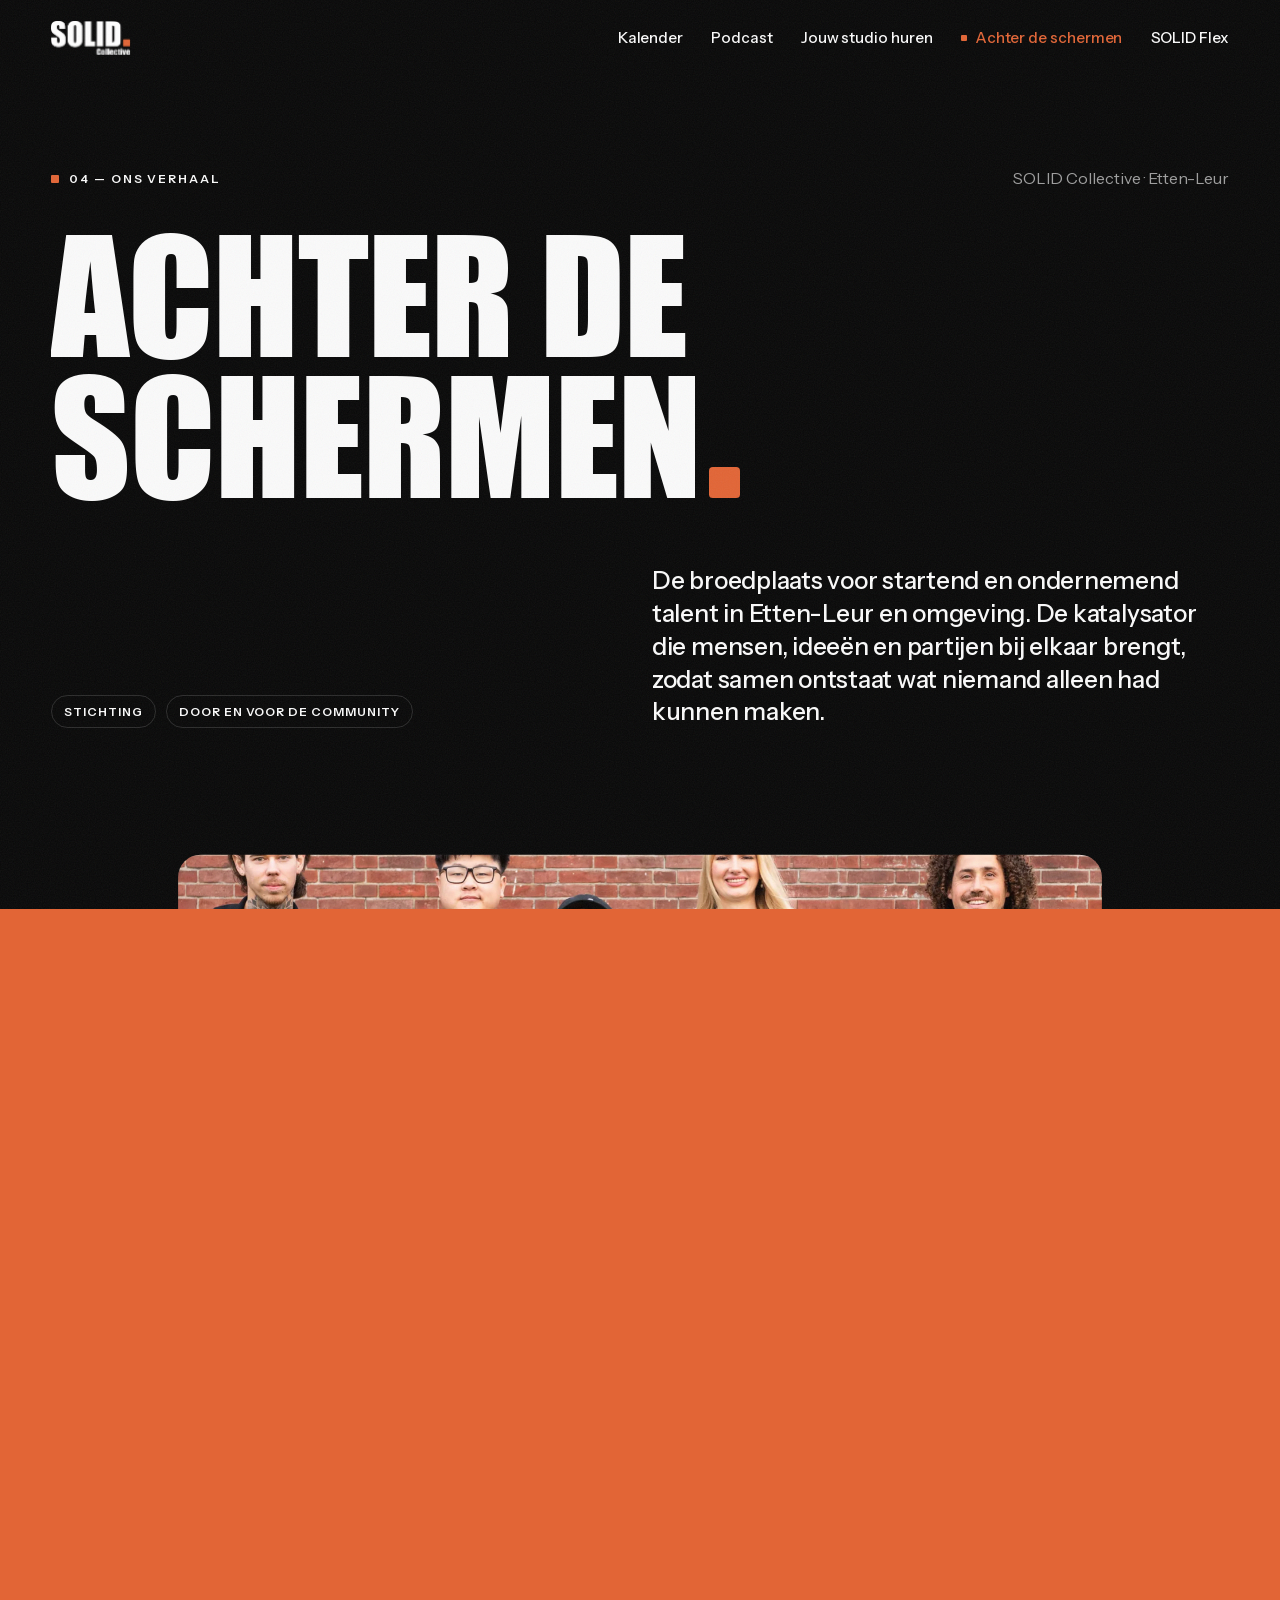
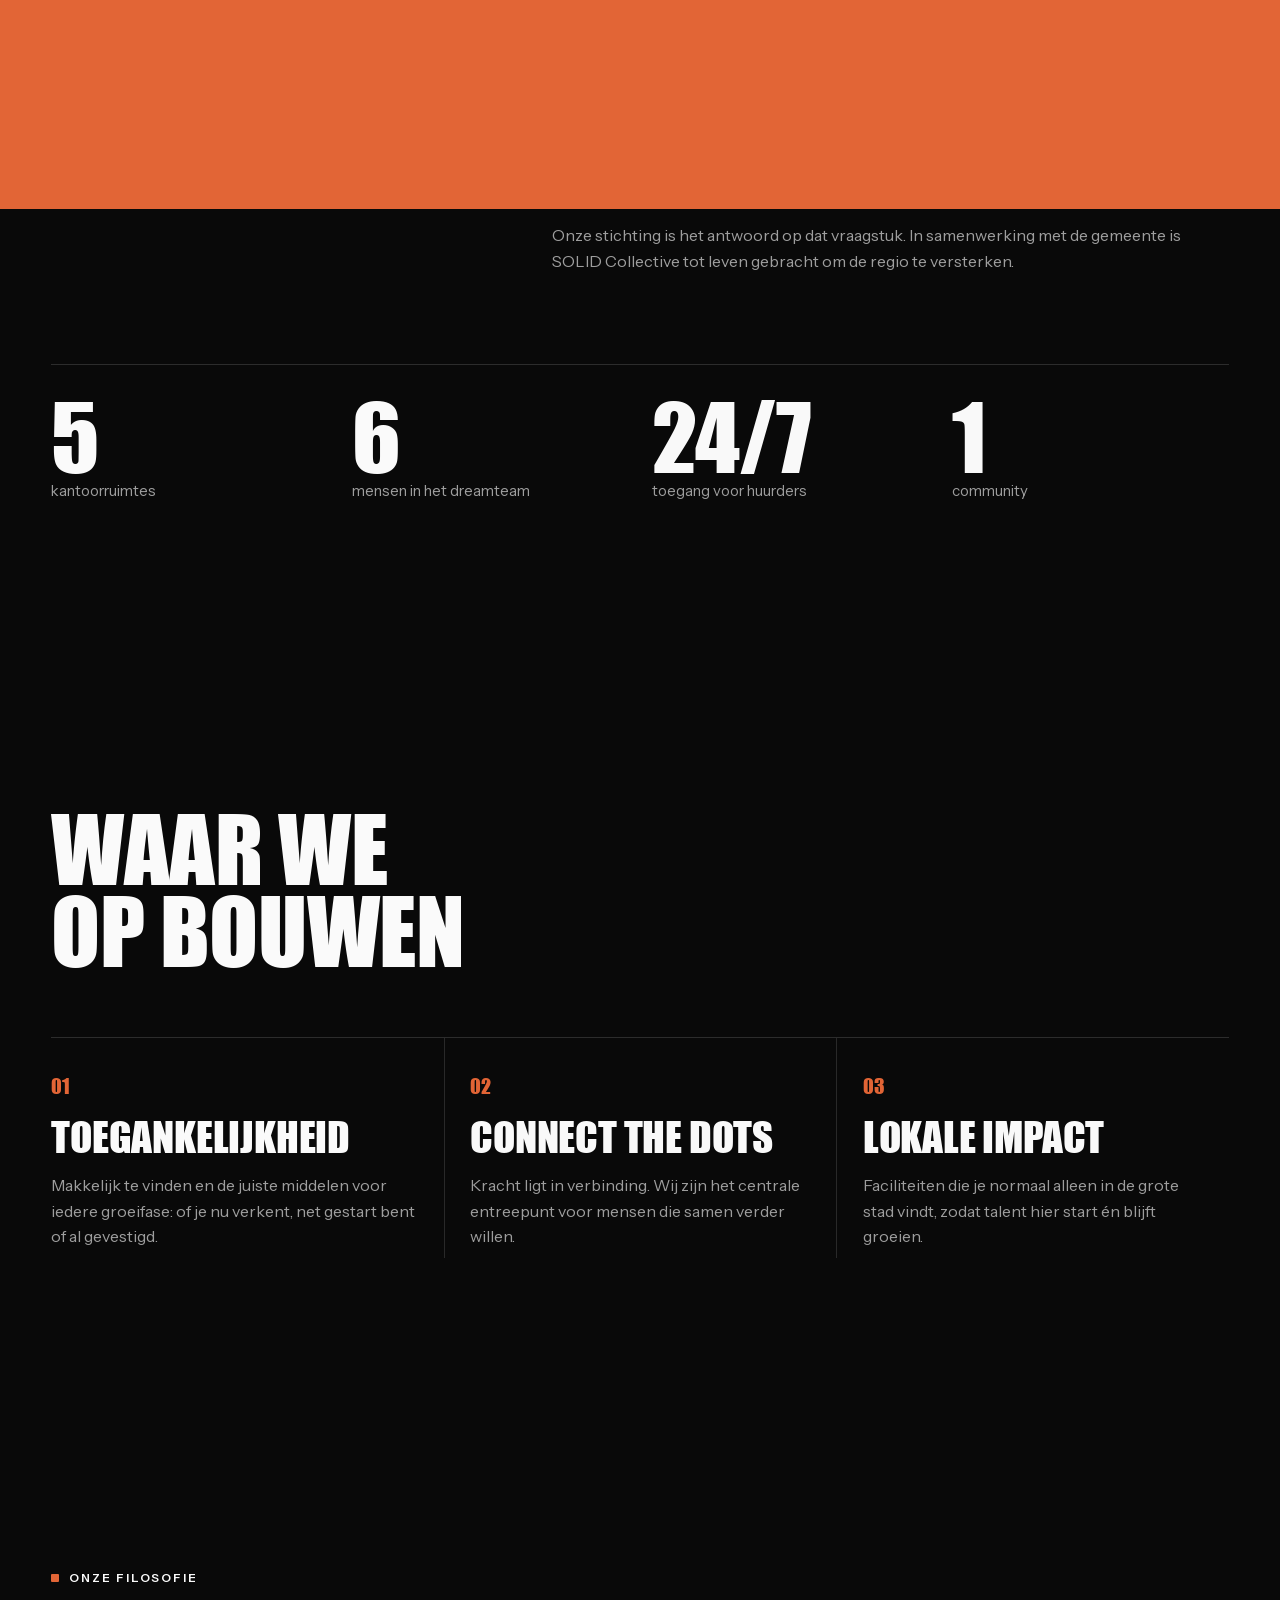
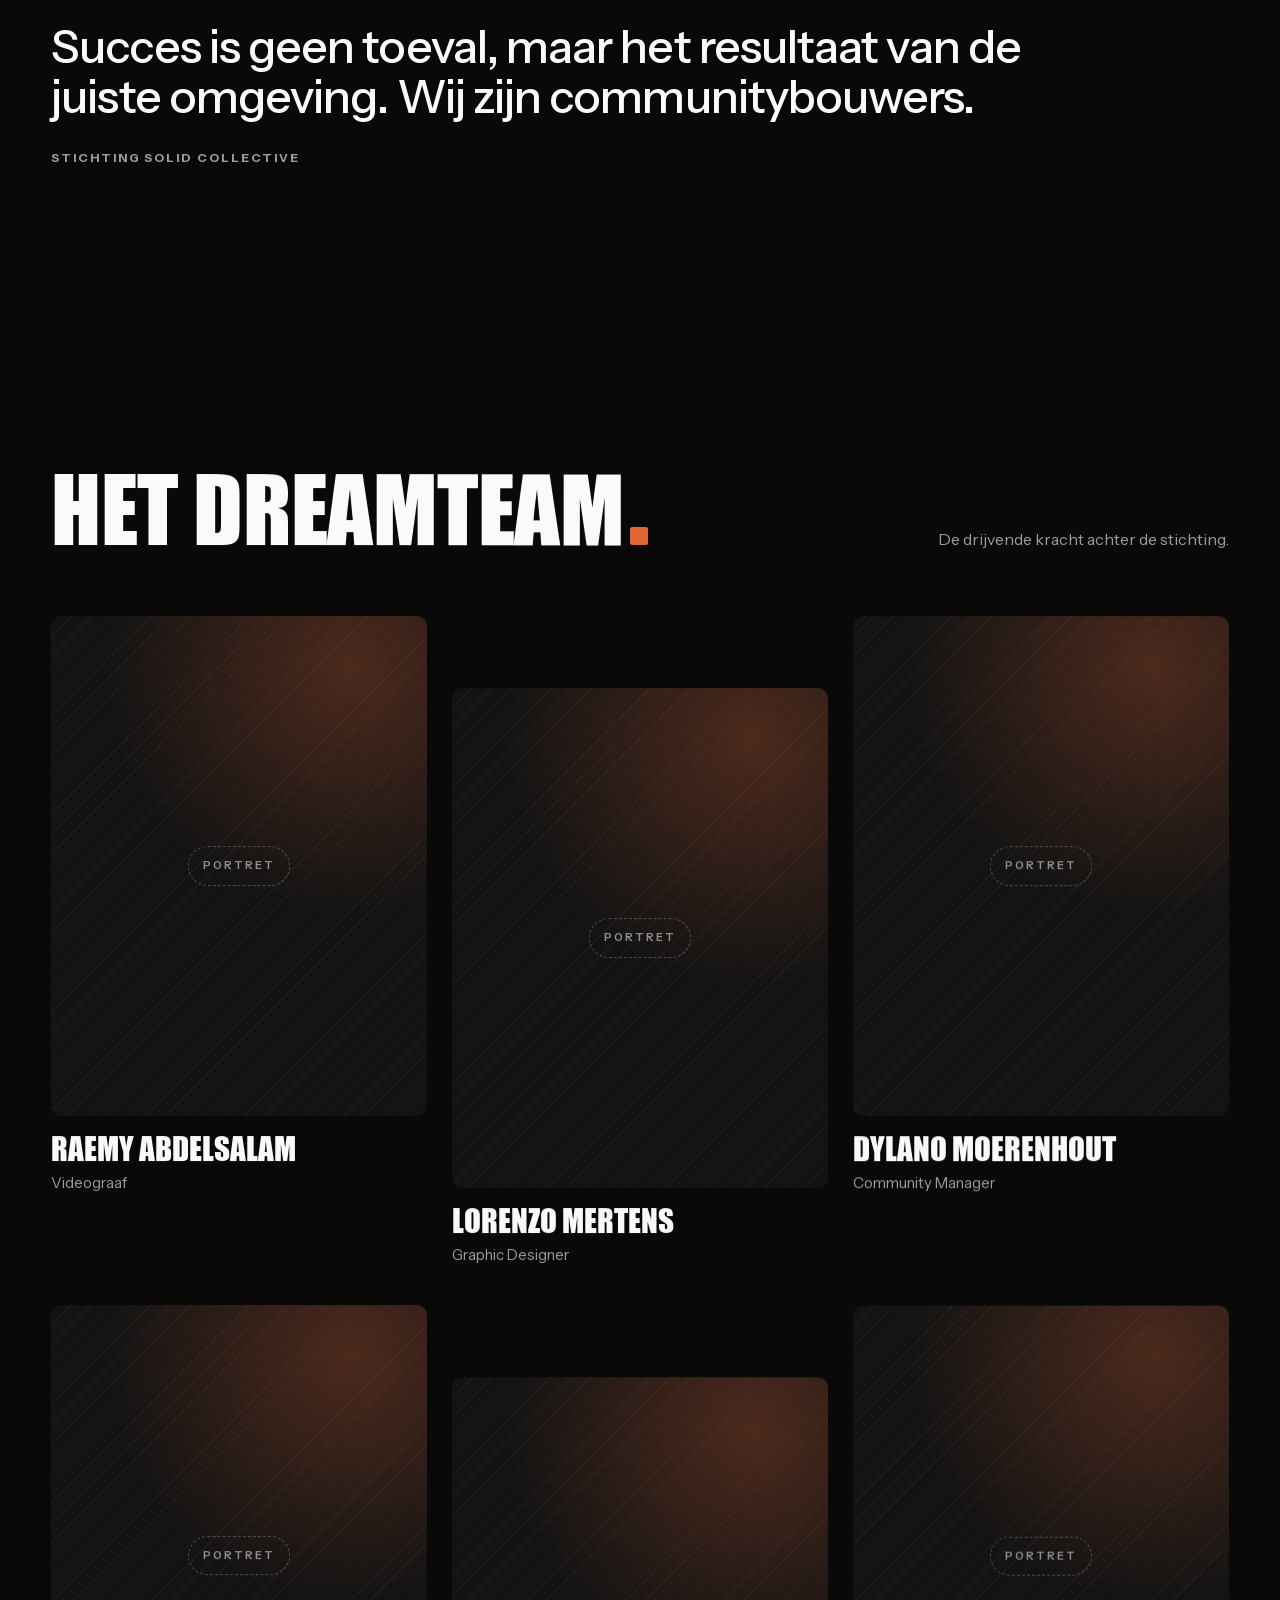
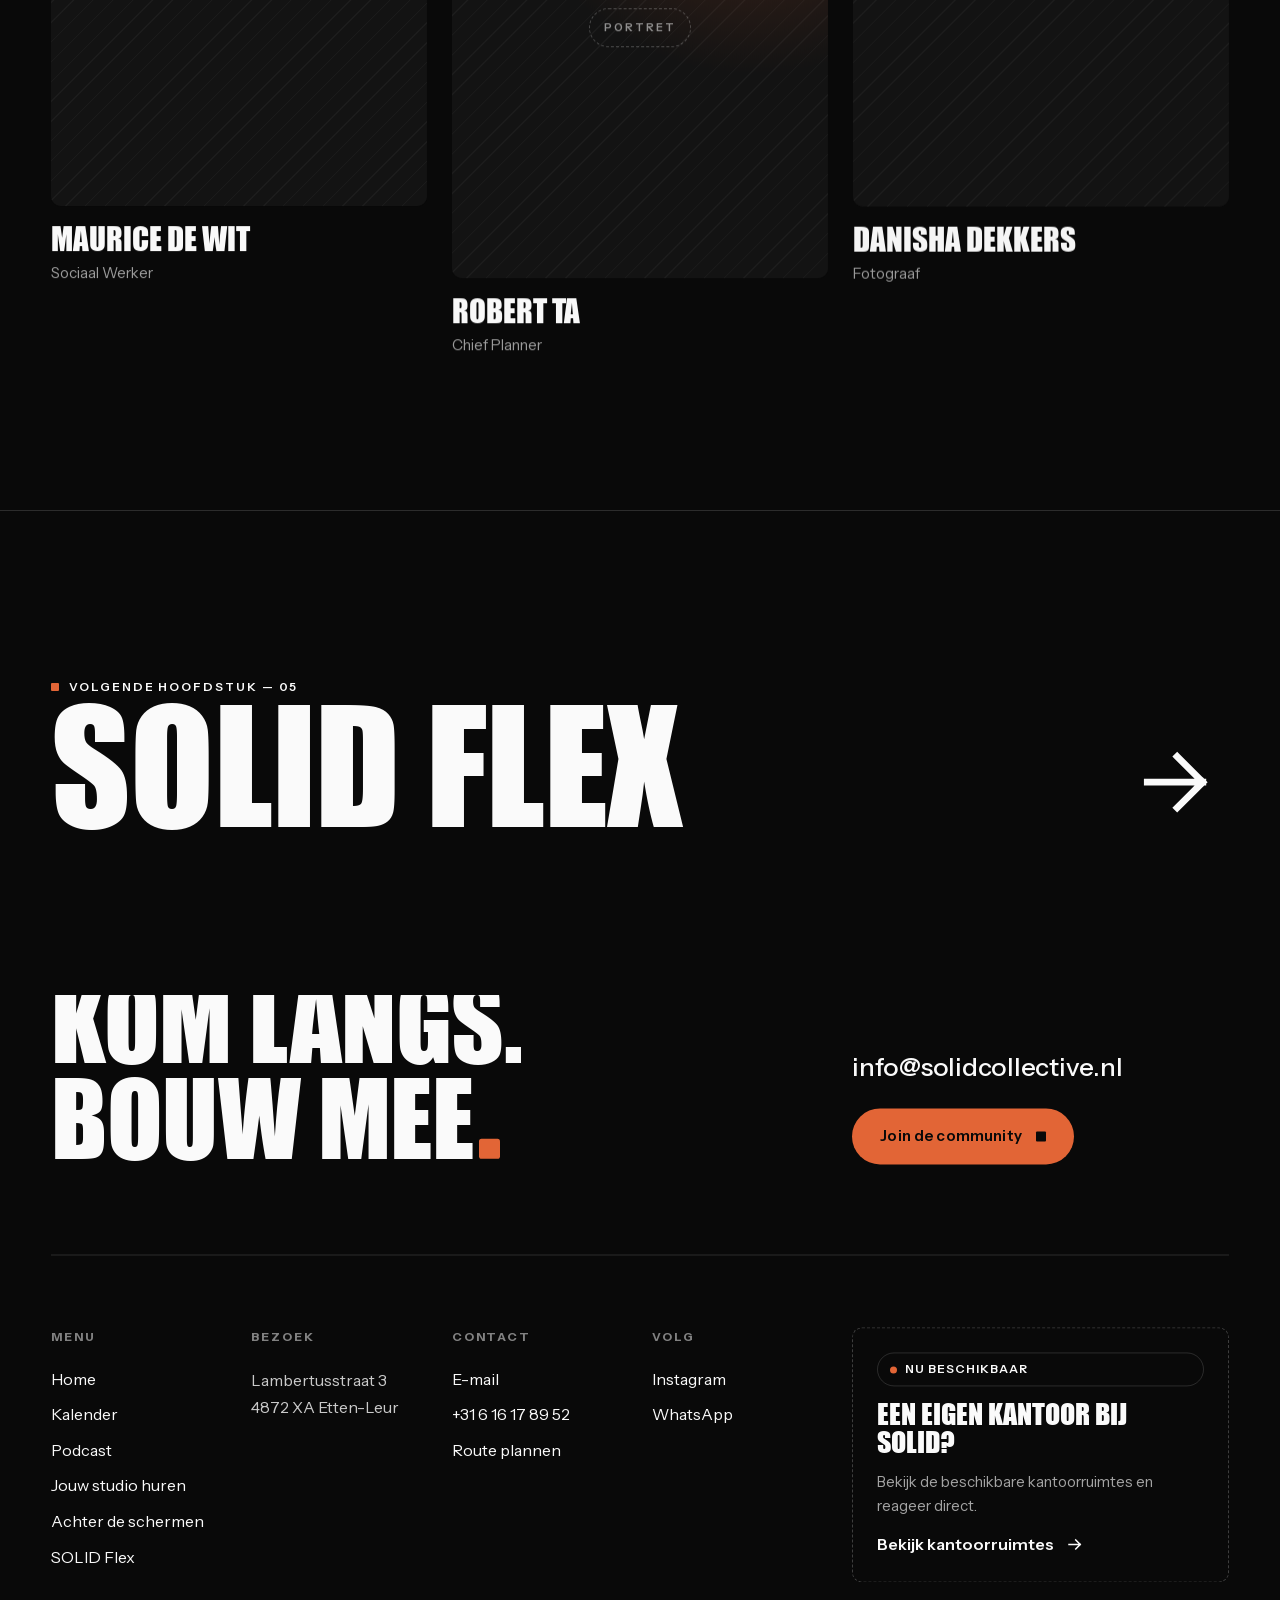
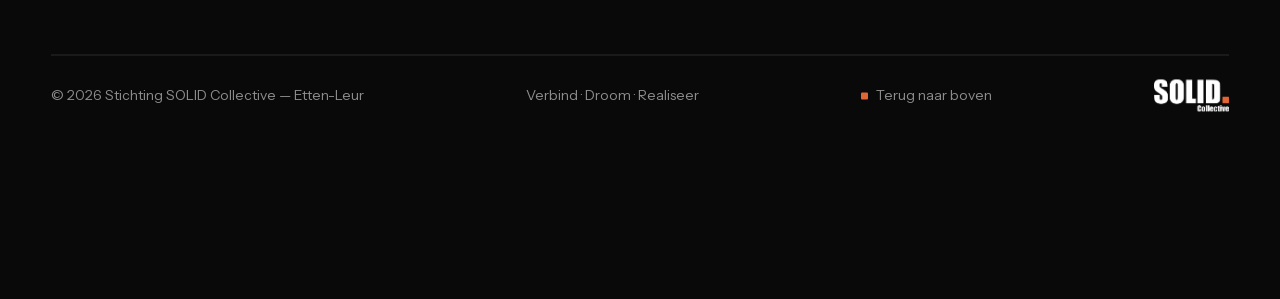
==== achter-de-schermen.html @ 5a5f7764 "Ons verhaal: nieuwe hero-copy en teamfoto Co-Authored-By: Claude Opus 5.5 <noreply@anthropic.com>" ====
<!DOCTYPE html>
<html lang="nl" data-page="achter">
<head>
<meta charset="UTF-8">
<meta name="viewport" content="width=device-width, initial-scale=1.0">
<title>Achter de schermen — SOLID Collective</title>
<meta name="description" content="Het verhaal achter SOLID Collective: de broedplaats voor startend en ondernemend talent in Etten-Leur en omgeving. Ontmoet de stichting, het bestuur en het team.">
<meta name="theme-color" content="#090909">
<meta http-equiv="Cache-Control" content="no-cache, no-store, must-revalidate">
<meta http-equiv="Pragma" content="no-cache">
<meta http-equiv="Expires" content="0">
<link rel="icon" type="image/svg+xml" href="images/icons/favicon.svg?v=1">
<link rel="preload" href="fonts/impact.woff2" as="font" type="font/woff2" crossorigin>
<link rel="preload" href="fonts/instrument-sans-var.woff2" as="font" type="font/woff2" crossorigin>
<link rel="stylesheet" href="css/lenis.css">
<link rel="stylesheet" href="css/style.css?v=1">
<script>
  // Startstaat vóór eerste paint: preloader (1e bezoek home) of transitie-doek (na klik)
  (function (h) {
    h.classList.add("js");
    if ("scrollRestoration" in history) history.scrollRestoration = "manual";
    if (window.matchMedia("(prefers-reduced-motion: reduce)").matches) return;
    try {
      if (sessionStorage.getItem("solid-transition") !== null) h.classList.add("is-arriving");
      else if (h.dataset.page === "home" && !sessionStorage.getItem("solid-visited")) h.classList.add("is-loading");
    } catch (e) {}
  })(document.documentElement);
</script>
</head>
<body data-theme="dark">

<a class="skip-link" href="#main">Naar inhoud</a>

<header class="site-header">
  <a class="logo" href="index.html" data-title="Home" aria-label="SOLID Collective — naar home">
    <img class="logo__light" src="images/logos/solid-logo-white.png" alt="" width="1281" height="551">
    <img class="logo__dark" src="images/logos/solid-logo-black.png" alt="" width="1281" height="551">
  </a>
  <nav class="nav" aria-label="Hoofdmenu">
    <ul class="nav__list">
        <li><a class="nav__link" href="kalender.html"><span class="roll"><span data-text="Kalender">Kalender</span></span></a></li>
        <li><a class="nav__link" href="podcast.html"><span class="roll"><span data-text="Podcast">Podcast</span></span></a></li>
        <li><a class="nav__link" href="studio-huren.html"><span class="roll"><span data-text="Jouw studio huren">Jouw studio huren</span></span></a></li>
        <li><a class="nav__link" href="achter-de-schermen.html" aria-current="page"><span class="roll"><span data-text="Achter de schermen">Achter de schermen</span></span></a></li>
        <li><a class="nav__link" href="solid-flex.html"><span class="roll"><span data-text="SOLID Flex">SOLID Flex</span></span></a></li>
    </ul>
  </nav>
  <button class="menu-btn" type="button" aria-expanded="false" aria-controls="menu">
    <span class="menu-btn__text">Menu</span><span class="menu-btn__icon" aria-hidden="true"></span>
  </button>
</header>

<div class="menu" id="menu" data-lenis-prevent>
  <nav aria-label="Mobiel menu">
    <ul class="menu__list">
      <li class="menu__item"><a class="menu__link" href="index.html" data-title="Home"><sup>00</sup>Home</a></li>
      <li class="menu__item"><a class="menu__link" href="kalender.html"><sup>01</sup>Kalender</a></li>
      <li class="menu__item"><a class="menu__link" href="podcast.html"><sup>02</sup>Podcast</a></li>
      <li class="menu__item"><a class="menu__link" href="studio-huren.html"><sup>03</sup>Jouw studio huren</a></li>
      <li class="menu__item"><a class="menu__link" href="achter-de-schermen.html" aria-current="page"><sup>04</sup>Achter de schermen</a></li>
      <li class="menu__item"><a class="menu__link" href="solid-flex.html"><sup>05</sup>SOLID Flex</a></li>
    </ul>
  </nav>
  <div class="menu__foot">
    <a href="mailto:info@solidcollective.nl">info@solidcollective.nl</a>
    <span>Lambertusstraat 3, Etten-Leur</span>
    <a href="https://www.instagram.com/solidcollective.nl" target="_blank" rel="noopener">Instagram</a>
  </div>
</div>
<main id="main">
  <section class="page-hero" data-theme="dark" data-intro>
    <div class="wrap">
      <div class="page-hero__meta">
        <span class="label" data-reveal>04 &mdash; Ons verhaal</span>
        <span class="muted" data-reveal>SOLID Collective &middot; Etten-Leur</span>
      </div>
      <h1 class="display page-hero__title" data-split="chars">Achter de<br>schermen<span class="dot"></span></h1>
      <div class="page-hero__row">
        <div class="page-hero__side" data-reveal><span class="pill">Stichting</span><span class="pill">Door en voor de community</span></div>
        <p class="lead" data-reveal>De broedplaats voor startend en ondernemend talent in Etten-Leur en omgeving. De katalysator die mensen, idee&euml;n en partijen bij elkaar brengt, zodat samen ontstaat wat niemand alleen had kunnen maken.</p>
      </div>
      <div class="media page-hero__media" data-parallax data-clip>
        <img src="images/hero/ons-verhaal-team-2400.webp" srcset="images/hero/ons-verhaal-team-1200.webp 1200w, images/hero/ons-verhaal-team-2400.webp 2400w" sizes="100vw" width="2400" height="1600" alt="Het team van SOLID Collective samen voor een bakstenen muur" style="object-position:50% 30%">
      </div>
    </div>
  </section>

  <section class="section" data-theme="light">
    <div class="wrap split">
      <div class="split__aside">
        <span class="label" data-reveal>Het begin</span>
      </div>
      <div class="split__main">
        <h2 class="display display--h2" data-split="chars">Van een gemis<br>naar beweging<span class="dot"></span></h2>
        <p class="lead" data-reveal>In 2024 verscheen de documentaire &ldquo;Etten-Leur in the picture&rdquo;. Een van de conclusies: veel jonge ondernemers trekken weg, omdat vestigen lastig is en er weinig gebeurt.</p>
        <p data-reveal>Onze stichting is het antwoord op dat vraagstuk. In samenwerking met de gemeente is SOLID Collective tot leven gebracht om de regio te versterken.</p>
      </div>
    </div>
    <div class="wrap" style="margin-top:clamp(64px,10vh,120px)">
      <div class="stats">
        <div class="stat" data-reveal><b data-count="5">5</b><span>kantoorruimtes</span></div>
        <div class="stat" data-reveal="0.1"><b data-count="6">6</b><span>mensen in het dreamteam</span></div>
        <div class="stat" data-reveal="0.2"><b>24/7</b><span>toegang voor huurders</span></div>
        <div class="stat" data-reveal="0.3"><b data-count="1">1</b><span>community</span></div>
      </div>
    </div>
  </section>

  <section class="section" data-theme="dark">
    <div class="wrap">
      <div class="section-head">
        <h2 class="display display--h2" data-split="chars">Waar we<br>op bouwen</h2>
      </div>
      <div class="trio">
        <div class="trio__item" data-reveal><span class="trio__num">01</span><h3 class="display display--h3">Toegankelijkheid</h3><p>Makkelijk te vinden en de juiste middelen voor iedere groeifase: of je nu verkent, net gestart bent of al gevestigd.</p></div>
        <div class="trio__item" data-reveal="0.1"><span class="trio__num">02</span><h3 class="display display--h3">Connect the dots</h3><p>Kracht ligt in verbinding. Wij zijn het centrale entreepunt voor mensen die samen verder willen.</p></div>
        <div class="trio__item" data-reveal="0.2"><span class="trio__num">03</span><h3 class="display display--h3">Lokale impact</h3><p>Faciliteiten die je normaal alleen in de grote stad vindt, zodat talent hier start &eacute;n blijft groeien.</p></div>
      </div>
    </div>
  </section>

  <section class="section" data-theme="orange">
    <div class="wrap">
      <span class="label" data-reveal>Onze filosofie</span>
      <blockquote class="quote" style="margin-top:32px" data-reveal>
        Succes is geen toeval, maar het resultaat van de juiste omgeving. Wij zijn communitybouwers.
        <cite>Stichting SOLID Collective</cite>
      </blockquote>
    </div>
  </section>

  <section class="section" data-theme="light">
    <div class="wrap">
      <div class="section-head">
        <h2 class="display display--h2" data-split="chars">Het dreamteam<span class="dot"></span></h2>
        <p data-reveal>De drijvende kracht achter de stichting.</p>
      </div>
      <div class="team">
        <article class="person" data-reveal="0.0">
          <div class="media"><div class="ph" data-label="Portret"></div></div>
          <h3>Raemy Abdelsalam</h3>
          <p>Videograaf</p>
        </article>
        <article class="person" data-reveal="0.1">
          <div class="media"><div class="ph" data-label="Portret"></div></div>
          <h3>Lorenzo Mertens</h3>
          <p>Graphic Designer</p>
        </article>
        <article class="person" data-reveal="0.2">
          <div class="media"><div class="ph" data-label="Portret"></div></div>
          <h3>Dylano Moerenhout</h3>
          <p>Community Manager</p>
        </article>
        <article class="person" data-reveal="0.0">
          <div class="media"><div class="ph" data-label="Portret"></div></div>
          <h3>Maurice de Wit</h3>
          <p>Sociaal Werker</p>
        </article>
        <article class="person" data-reveal="0.1">
          <div class="media"><div class="ph" data-label="Portret"></div></div>
          <h3>Robert Ta</h3>
          <p>Chief Planner</p>
        </article>
        <article class="person" data-reveal="0.2">
          <div class="media"><div class="ph" data-label="Portret"></div></div>
          <h3>Danisha Dekkers</h3>
          <p>Fotograaf</p>
        </article>
      </div>
    </div>
  </section>

  <section data-theme="dark">
    <a class="next" href="solid-flex.html">
      <div class="wrap">
        <span class="label">Volgende hoofdstuk &mdash; 05</span>
        <div class="next__row">
          <span class="display next__title">SOLID Flex</span>
          <svg class="next__arrow" viewBox="0 0 24 24" fill="none" aria-hidden="true"><path d="M5 12h13m0 0-6-6m6 6-6 6" stroke="currentColor" stroke-width="1.6" stroke-linecap="square"/></svg>
        </div>
      </div>
    </a>
  </section>
</main>

<footer class="footer" id="contact" data-footer>
  <div class="footer__inner">
    <div class="wrap">

      <div class="footer__cta">
        <h2 class="display" data-split="lines">Kom langs.<br>Bouw mee<span class="dot"></span></h2>
        <div class="footer__cta-side">
          <a class="footer__mail underline-link" href="mailto:info@solidcollective.nl">info@solidcollective.nl</a>
          <div><a class="btn btn--primary" href="https://chat.whatsapp.com/D6rDccdxVZB2Y5k4qvl4P9" target="_blank" rel="noopener" data-magnetic><span class="roll"><span data-text="Join de community">Join de community</span></span><span class="btn__icon" aria-hidden="true"></span></a></div>
        </div>
      </div>

      <div class="footer__grid">
        <div class="footer__col">
          <h2>Menu</h2>
          <ul>
          <li><a class="underline-link" href="index.html" data-title="Home">Home</a></li>
          <li><a class="underline-link" href="kalender.html">Kalender</a></li>
          <li><a class="underline-link" href="podcast.html">Podcast</a></li>
          <li><a class="underline-link" href="studio-huren.html">Jouw studio huren</a></li>
          <li><a class="underline-link" href="achter-de-schermen.html">Achter de schermen</a></li>
          <li><a class="underline-link" href="solid-flex.html">SOLID Flex</a></li>
          </ul>
        </div>
        <div class="footer__col">
          <h2>Bezoek</h2>
          <address>Lambertusstraat 3<br>4872 XA Etten-Leur</address>
        </div>
        <div class="footer__col">
          <h2>Contact</h2>
          <ul>
            <li><a class="underline-link" href="mailto:info@solidcollective.nl">E-mail</a></li>
            <li><a class="underline-link" href="tel:+31616178952">+31 6 16 17 89 52</a></li>
            <li><a class="underline-link" href="https://www.google.com/maps/dir/?api=1&destination=Lambertusstraat+3,+4872+XA+Etten-Leur" target="_blank" rel="noopener">Route plannen</a></li>
          </ul>
        </div>
        <div class="footer__col">
          <h2>Volg</h2>
          <ul>
            <li><a class="underline-link" href="https://www.instagram.com/solidcollective.nl" target="_blank" rel="noopener">Instagram</a></li>
            <li><a class="underline-link" href="https://chat.whatsapp.com/D6rDccdxVZB2Y5k4qvl4P9" target="_blank" rel="noopener">WhatsApp</a></li>
          </ul>
        </div>
        <div class="footer__col footer__col--wide">
          <!-- SLOT: inschrijfformulier kantoorruimtes komt hier -->
          <div class="footer__slot" data-slot="inschrijfformulier-kantoorruimtes">
            <span class="pill pill--live">Nu beschikbaar</span>
            <h3>Een eigen kantoor bij SOLID?</h3>
            <p>Bekijk de beschikbare kantoorruimtes en reageer direct.</p>
            <a class="arrow-link" href="studio-huren.html#kantoren" data-title="Jouw studio huren">Bekijk kantoorruimtes <svg viewBox="0 0 24 24" fill="none" aria-hidden="true"><path d="M4 12h15m0 0-6-6m6 6-6 6" stroke="currentColor" stroke-width="2" stroke-linecap="square"/></svg></a>
          </div>
        </div>
      </div>
    </div>

    <div class="wrap">
      <div class="footer__legal">
        <span>&copy; 2026 Stichting SOLID Collective &mdash; Etten-Leur</span>
        <span>Verbind &middot; Droom &middot; Realiseer</span>
        <a class="to-top" href="#">Terug naar boven</a>
        <a class="footer__logo" href="index.html" data-title="Home" aria-label="SOLID Collective — naar home">
          <img src="images/logos/solid-logo-white.png" alt="" width="1281" height="551">
        </a>
      </div>
    </div>
  </div>
</footer>

<div class="page-transition" aria-hidden="true"><div class="page-transition__title"></div></div>
<div class="grain" aria-hidden="true"></div>

<script src="js/vendor/gsap.min.js"></script>
<script src="js/vendor/ScrollTrigger.min.js"></script>
<script src="js/vendor/SplitText.min.js"></script>
<script src="js/vendor/lenis.min.js"></script>
<script src="js/config.js?v=1"></script>
<script src="js/lenis-init.js?v=1"></script>
<script src="js/main.js?v=1"></script>
</body>
</html>
---- css/lenis.css ----
html.lenis,
html.lenis body {
  height: auto;
}

.lenis:not(.lenis-autoToggle).lenis-stopped {
  overflow: clip;
}

.lenis [data-lenis-prevent],
.lenis [data-lenis-prevent-wheel],
.lenis [data-lenis-prevent-touch],
.lenis [data-lenis-prevent-vertical],
.lenis [data-lenis-prevent-horizontal] {
  overscroll-behavior: contain;
}

.lenis.lenis-smooth iframe {
  pointer-events: none;
}

.lenis.lenis-autoToggle {
  transition-property: overflow;
  transition-duration: 1ms;
  transition-behavior: allow-discrete;
}
---- css/style.css ----
/* ==========================================================================
   SOLID Collective — style.css
   --------------------------------------------------------------------------
   1.  Fonts
   2.  Tokens (kleuren, typografie, spacing, easing)
   3.  Thema's (dark / light / orange) — body morpht mee tijdens scrollen
   4.  Base & utilities
   5.  Overlays: grain, preloader, pagina-transitie
   6.  Header, navigatie & fullscreen menu
   7.  Knoppen & links
   8.  Placeholders (vervang .ph door <img> of <video>)
   9.  Home: hero, manifest, pijlers, aanbod, marquee, locatie, community
   10. Subpagina's: page-hero, rows, trio, pricing, team, volgende pagina
   11. Footer
   12. Responsive & reduced motion
   ========================================================================== */


/* 1. Fonts ================================================================ */

@font-face {
  font-family: "SOLID Impact";
  src: url("../fonts/impact.woff2") format("woff2");
  font-weight: 400;
  font-style: normal;
  font-display: swap;
}

@font-face {
  font-family: "SOLID Impacted";
  src: url("../fonts/impacted.woff2") format("woff2");
  font-weight: 400;
  font-style: normal;
  font-display: swap;
}

@font-face {
  font-family: "Instrument Sans";
  src: url("../fonts/instrument-sans-var.woff2") format("woff2");
  font-weight: 400 700;
  font-style: normal;
  font-display: swap;
}

@font-face {
  font-family: "Instrument Sans";
  src: url("../fonts/instrument-sans-var-italic.woff2") format("woff2");
  font-weight: 400 700;
  font-style: italic;
  font-display: swap;
}


/* 2. Tokens =============================================================== */

/* Geregistreerd zodat de thema-kleuren vloeiend overlopen */
@property --bg     { syntax: "<color>"; inherits: true; initial-value: #090909; }
@property --fg     { syntax: "<color>"; inherits: true; initial-value: #FAFAFA; }
@property --muted  { syntax: "<color>"; inherits: true; initial-value: rgba(250, 250, 250, .62); }
@property --line   { syntax: "<color>"; inherits: true; initial-value: rgba(250, 250, 250, .14); }
@property --accent { syntax: "<color>"; inherits: true; initial-value: #E26536; }

:root {
  /* Merkkleuren */
  --orange: #E26536;          /* kleur logo-blokje */
  --orange-ink: #B84A1F;      /* oranje voor kleine tekst op wit (AA) */
  --black: #090909;
  --black-2: #121212;
  --white: #FAFAFA;

  /* Fonts */
  --font-display: "SOLID Impact", Impact, "Anton", "Haettenschweiler", "Arial Narrow Bold", sans-serif;
  --font-grit: "SOLID Impacted", var(--font-display);
  --font-body: "Instrument Sans", "Helvetica Neue", Helvetica, sans-serif;

  /* Typografie */
  --fs-mega: clamp(4.5rem, 15.5vw, 18rem);
  --fs-h1: clamp(3.75rem, 12vw, 13rem);
  --fs-h2: clamp(2.75rem, 7vw, 7.5rem);
  --fs-h3: clamp(1.875rem, 3.2vw, 3rem);
  --fs-lead: clamp(1.25rem, 1.9vw, 1.75rem);
  --fs-body: clamp(1rem, 1.05vw, 1.125rem);
  --fs-small: .875rem;
  --fs-label: .75rem;

  /* Ruimte */
  --gutter: clamp(16px, 4vw, 56px);
  --section: clamp(104px, 17vh, 200px);
  --header-h: 76px;
  --radius: 10px;
  --radius-sm: 4px;

  /* Beweging */
  --ease-out: cubic-bezier(.16, 1, .3, 1);
  --ease-in-out: cubic-bezier(.76, 0, .24, 1);
  --dur-fast: .25s;
  --dur: .5s;
  --dur-slow: .9s;
}


/* 3. Thema's ============================================================== */

body,
html:not(.js) [data-theme="dark"] {
  --bg: var(--black);
  --fg: var(--white);
  --muted: rgba(250, 250, 250, .62);
  --line: rgba(250, 250, 250, .14);
  --accent: var(--orange);
  --accent-text: var(--orange);
}

body[data-theme="light"],
html:not(.js) [data-theme="light"] {
  --bg: var(--white);
  --fg: var(--black);
  --muted: rgba(9, 9, 9, .64);
  --line: rgba(9, 9, 9, .12);
  --accent: var(--orange);
  --accent-text: var(--orange-ink);
}

body[data-theme="orange"],
html:not(.js) [data-theme="orange"] {
  --bg: var(--orange);
  --fg: var(--black);
  --muted: rgba(9, 9, 9, .72);
  --line: rgba(9, 9, 9, .2);
  --accent: var(--black);
  --accent-text: var(--black);
}

/* Zonder JS krijgt elke sectie zijn eigen kleur */
html:not(.js) [data-theme] {
  background: var(--bg);
  color: var(--fg);
}


/* 4. Base & utilities ===================================================== */

*,
*::before,
*::after { box-sizing: border-box; }

html {
  -webkit-text-size-adjust: 100%;
  text-rendering: optimizeLegibility;
  -webkit-font-smoothing: antialiased;
  -moz-osx-font-smoothing: grayscale;
}

body {
  margin: 0;
  min-height: 100vh;
  background: var(--bg);
  color: var(--fg);
  font-family: var(--font-body);
  font-size: var(--fs-body);
  line-height: 1.6;
  overflow-x: clip;
  transition: --bg .7s var(--ease-out), --fg .7s var(--ease-out),
              --muted .7s var(--ease-out), --line .7s var(--ease-out),
              --accent .7s var(--ease-out);
}

img, video, svg, iframe { display: block; max-width: 100%; }
img { height: auto; }

a { color: inherit; text-decoration: none; }
button { font: inherit; color: inherit; background: none; border: 0; padding: 0; cursor: pointer; }

h1, h2, h3, h4, p, ul, ol, figure, blockquote, dl, dd { margin: 0; }
ul, ol { padding: 0; list-style: none; }

::selection { background: var(--orange); color: var(--black); }

:focus-visible {
  outline: 2px solid var(--orange);
  outline-offset: 4px;
  border-radius: 2px;
}

.skip-link {
  position: fixed;
  top: 12px;
  left: 12px;
  z-index: 200;
  padding: 12px 18px;
  background: var(--orange);
  color: var(--black);
  font-weight: 600;
  border-radius: var(--radius-sm);
  transform: translateY(-160%);
  transition: transform var(--dur-fast) var(--ease-out);
}
.skip-link:focus { transform: none; }

.sr-only {
  position: absolute !important;
  width: 1px; height: 1px;
  padding: 0; margin: -1px;
  overflow: hidden; clip: rect(0 0 0 0);
  white-space: nowrap; border: 0;
}

.wrap {
  width: 100%;
  padding-inline: var(--gutter);
  margin-inline: auto;
  max-width: 1760px;
}

.section { position: relative; padding-block: var(--section); }

/* Display-typografie: Impact */
.display {
  font-family: var(--font-display);
  font-weight: 400;
  text-transform: uppercase;
  line-height: .88;
  letter-spacing: -.005em;
  font-kerning: normal;
}
.display--mega { font-size: var(--fs-mega); line-height: .84; }
.display--h1   { font-size: var(--fs-h1); line-height: .85; }
.display--h2   { font-size: var(--fs-h2); }
.display--h3   { font-size: var(--fs-h3); line-height: .95; }
.display--grit { font-family: var(--font-grit); }

/* Het oranje blokje uit het logo: de punt achter elke titel */
.dot {
  display: inline-block;
  width: .2em;
  height: .2em;
  margin-left: .06em;
  background: var(--orange);
  border-radius: .025em;
  vertical-align: baseline;
}
body[data-theme="orange"] .dot { background: var(--black); }

.label {
  display: inline-flex;
  align-items: center;
  gap: 10px;
  font-size: var(--fs-label);
  font-weight: 600;
  letter-spacing: .16em;
  text-transform: uppercase;
  color: var(--fg);
}
.label::before {
  content: "";
  width: 8px;
  height: 8px;
  background: var(--accent);
  border-radius: 1px;
  flex-shrink: 0;
}

.lead {
  font-size: var(--fs-lead);
  line-height: 1.35;
  letter-spacing: -.01em;
  font-weight: 500;
}

.muted { color: var(--muted); }
.accent { color: var(--accent-text); }

.outline {
  color: transparent;
  -webkit-text-stroke: max(1px, .012em) currentColor;
}
.outline-fg {
  color: transparent;
  -webkit-text-stroke: max(1px, .012em) var(--fg);
}

.nowrap { white-space: nowrap; }

.rule { border: 0; border-top: 1px solid var(--line); margin: 0; }

/* Startstaten voor animaties — alleen als JS draait */
.js [data-reveal] { opacity: 0; transform: translateY(40px); }
.js [data-split] { visibility: hidden; }
.split-line { padding-bottom: .04em; }


/* 5. Overlays ============================================================= */

/* Filmkorrel voor diepte */
.grain {
  position: fixed;
  inset: -100%;
  z-index: 80;
  pointer-events: none;
  opacity: .065;
  background-image: url("data:image/svg+xml,%3Csvg xmlns='http://www.w3.org/2000/svg' width='220' height='220'%3E%3Cfilter id='n'%3E%3CfeTurbulence type='fractalNoise' baseFrequency='.85' numOctaves='3' stitchTiles='stitch'/%3E%3C/filter%3E%3Crect width='100%25' height='100%25' filter='url(%23n)'/%3E%3C/svg%3E");
  animation: grain 1.2s steps(6) infinite;
}
@keyframes grain {
  0%   { transform: translate(0, 0); }
  20%  { transform: translate(-4%, 3%); }
  40%  { transform: translate(3%, -5%); }
  60%  { transform: translate(-6%, -2%); }
  80%  { transform: translate(5%, 4%); }
  100% { transform: translate(0, 0); }
}

/* Preloader (alleen eerste bezoek aan home) */
.preloader {
  position: fixed;
  inset: 0;
  z-index: 120;
  display: none;
  place-items: center;
  background: var(--black);
  color: var(--white);
}
.is-loading .preloader { display: grid; }
.is-loading body { overflow: hidden; }
.preloader__word {
  display: flex;
  align-items: flex-end;
  font-family: var(--font-display);
  font-size: clamp(5rem, 24vw, 22rem);
  line-height: .8;
  overflow: hidden;
}
.preloader__word span { display: inline-block; }
.preloader__dot {
  width: .2em;
  height: .2em;
  margin-left: .05em;
  margin-bottom: .01em;
  background: var(--orange);
  border-radius: .025em;
}
.preloader__count {
  position: absolute;
  right: var(--gutter);
  bottom: var(--gutter);
  font-family: var(--font-display);
  font-size: clamp(2.5rem, 6vw, 5rem);
  line-height: 1;
  font-variant-numeric: tabular-nums;
}
.preloader__tag {
  position: absolute;
  left: var(--gutter);
  bottom: var(--gutter);
  font-size: var(--fs-label);
  font-weight: 600;
  letter-spacing: .16em;
  text-transform: uppercase;
  color: rgba(250, 250, 250, .6);
}
.preloader__fill {
  position: absolute;
  inset: 0;
  background: var(--orange);
  transform: scale(0);
  border-radius: 24px;
}

/* Pagina-transitie: oranje doek met paginanaam */
.page-transition {
  position: fixed;
  inset: 0;
  z-index: 110;
  display: grid;
  place-items: center;
  background: var(--orange);
  color: var(--black);
  transform: translateY(101%);
  pointer-events: none;
}
.is-arriving .page-transition { transform: none; }
.page-transition__title {
  font-family: var(--font-display);
  font-size: clamp(3.5rem, 12vw, 12rem);
  text-transform: uppercase;
  line-height: .9;
  text-align: center;
  padding-inline: var(--gutter);
  overflow: hidden;
}


/* 6. Header & navigatie =================================================== */

.site-header {
  position: fixed;
  inset: 0 0 auto;
  z-index: 60;
  height: var(--header-h);
  display: flex;
  align-items: center;
  justify-content: space-between;
  gap: 24px;
  padding-inline: var(--gutter);
  transition: transform .6s var(--ease-out);
}
.site-header::before {
  content: "";
  position: absolute;
  inset: 0;
  z-index: -1;
  background: color-mix(in srgb, var(--bg) 78%, transparent);
  backdrop-filter: blur(16px) saturate(1.2);
  -webkit-backdrop-filter: blur(16px) saturate(1.2);
  border-bottom: 1px solid var(--line);
  opacity: 0;
  transition: opacity var(--dur) var(--ease-out);
}
.site-header.is-scrolled::before,
html:not(.js) .site-header::before { opacity: 1; }
.site-header.is-hidden { transform: translateY(-105%); }
.menu-open .site-header { transform: none; }
.menu-open .site-header::before { opacity: 0; }

.logo {
  position: relative;
  display: block;
  height: 34px;
  aspect-ratio: 1281 / 551;
  flex-shrink: 0;
}
.logo img {
  position: absolute;
  inset: 0;
  width: 100%;
  height: 100%;
  object-fit: contain;
  transition: opacity var(--dur) var(--ease-out), filter var(--dur);
}
.logo__dark { opacity: 0; }
body[data-theme="light"] .logo__light,
body[data-theme="orange"] .logo__light { opacity: 0; }
body[data-theme="light"] .logo__dark,
body[data-theme="orange"] .logo__dark { opacity: 1; }
body[data-theme="orange"] .logo__dark { filter: brightness(0); }
.menu-open .logo__light { opacity: 1 !important; }
.menu-open .logo__dark { opacity: 0 !important; }

.nav__list {
  display: flex;
  align-items: center;
  gap: clamp(18px, 2.2vw, 36px);
}
.nav__link {
  position: relative;
  display: inline-flex;
  align-items: center;
  gap: 8px;
  font-size: .9375rem;
  font-weight: 500;
  letter-spacing: -.005em;
  padding-block: 8px;
}
.nav__link[aria-current="page"] { color: var(--accent-text); }
.nav__link[aria-current="page"]::before {
  content: "";
  width: 6px;
  height: 6px;
  background: var(--accent);
  border-radius: 1px;
}

/* Tekst-roll hover: tekst rolt omhoog, kopie komt van onder */
.roll {
  position: relative;
  display: inline-block;
  overflow: hidden;
  vertical-align: top;
}
.roll > span {
  display: inline-block;
  transition: transform .55s var(--ease-out);
}
.roll > span::after {
  content: attr(data-text);
  content: attr(data-text) / ""; /* niet dubbel voorlezen door screenreaders */
  position: absolute;
  left: 0;
  top: 100%;
}
a:hover .roll > span,
button:hover .roll > span,
a:focus-visible .roll > span { transform: translateY(-100%); }

.menu-btn {
  display: none;
  align-items: center;
  gap: 12px;
  height: 44px;
  padding: 0 18px;
  border: 1px solid var(--line);
  border-radius: 999px;
  font-size: .875rem;
  font-weight: 600;
  letter-spacing: .02em;
  transition: border-color var(--dur-fast), background-color var(--dur-fast);
}
.menu-btn:hover { border-color: var(--fg); }
.menu-btn__icon {
  position: relative;
  width: 18px;
  height: 10px;
}
.menu-btn__icon::before,
.menu-btn__icon::after {
  content: "";
  position: absolute;
  left: 0;
  width: 100%;
  height: 2px;
  background: currentColor;
  transition: transform var(--dur) var(--ease-out), top var(--dur) var(--ease-out);
}
.menu-btn__icon::before { top: 0; }
.menu-btn__icon::after { top: 8px; }
.menu-open .menu-btn { color: var(--white); border-color: rgba(250, 250, 250, .3); }
.menu-open .menu-btn__icon::before { top: 4px; transform: rotate(45deg); }
.menu-open .menu-btn__icon::after { top: 4px; transform: rotate(-45deg); }

/* Fullscreen menu */
.menu {
  position: fixed;
  inset: 0;
  z-index: 55;
  display: flex;
  flex-direction: column;
  justify-content: space-between;
  padding: calc(var(--header-h) + 5vh) var(--gutter) var(--gutter);
  background: var(--black);
  color: var(--white);
  clip-path: inset(0 0 100% 0);
  visibility: hidden;
}
.menu__list { display: flex; flex-direction: column; }
.menu__item { overflow: hidden; border-bottom: 1px solid rgba(250, 250, 250, .12); }
.menu__link {
  display: flex;
  align-items: baseline;
  gap: 16px;
  padding-block: 6px;
  font-family: var(--font-display);
  font-size: clamp(2.75rem, 11vw, 7.5rem);
  line-height: 1;
  text-transform: uppercase;
  transition: color var(--dur-fast), padding-left var(--dur) var(--ease-out);
}
.menu__link sup {
  font-family: var(--font-body);
  font-size: .75rem;
  font-weight: 600;
  letter-spacing: .1em;
  color: var(--orange);
  transform: translateY(-1.6em);
}
.menu__link:hover,
.menu__link:focus-visible,
.menu__link[aria-current="page"] { color: var(--orange); padding-left: 12px; }
.menu__foot {
  display: flex;
  flex-wrap: wrap;
  justify-content: space-between;
  gap: 16px 32px;
  padding-top: 32px;
  font-size: var(--fs-small);
  color: rgba(250, 250, 250, .64);
}
.menu__foot a:hover { color: var(--white); }


/* 7. Knoppen & links ====================================================== */

.btn {
  position: relative;
  display: inline-flex;
  align-items: center;
  justify-content: center;
  gap: 14px;
  min-height: 56px;
  padding: 0 28px;
  border-radius: 999px;
  font-size: .9375rem;
  font-weight: 600;
  letter-spacing: .01em;
  overflow: hidden;
  isolation: isolate;
  transition: color var(--dur) var(--ease-out), border-color var(--dur);
}
.btn::before {
  content: "";
  position: absolute;
  inset: 0;
  z-index: -1;
  border-radius: inherit;
  transform: translateY(101%);
  transition: transform .6s var(--ease-out);
}
.btn:hover::before,
.btn:focus-visible::before { transform: none; }

.btn--primary { background: var(--orange); color: var(--black); }
.btn--primary::before { background: var(--fg); }
.btn--primary:hover { color: var(--bg); }
body[data-theme="orange"] .btn--primary { background: var(--black); color: var(--white); }
body[data-theme="orange"] .btn--primary::before { background: var(--white); }
body[data-theme="orange"] .btn--primary:hover { color: var(--black); }

.btn--ghost { border: 1px solid var(--line); color: var(--fg); }
.btn--ghost::before { background: var(--fg); }
.btn--ghost:hover { color: var(--bg); border-color: var(--fg); }

.btn.is-disabled { opacity: .55; pointer-events: none; }

.btn--xl { min-height: 72px; padding: 0 40px; font-size: 1.0625rem; }

.btn__icon {
  width: 10px;
  height: 10px;
  background: currentColor;
  border-radius: 1px;
  transition: transform .6s var(--ease-out);
}
.btn:hover .btn__icon { transform: rotate(90deg); }

.arrow-link {
  display: inline-flex;
  align-items: center;
  gap: 12px;
  font-weight: 600;
  font-size: .9375rem;
}
.arrow-link svg { width: 18px; height: 18px; transition: transform var(--dur) var(--ease-out); }
.arrow-link:hover svg { transform: translateX(6px); }

.underline-link {
  background: linear-gradient(currentColor, currentColor) 0 100% / 0 1px no-repeat;
  transition: background-size var(--dur) var(--ease-out);
}
.underline-link:hover,
.underline-link:focus-visible { background-size: 100% 1px; }

.pill {
  display: inline-flex;
  align-items: center;
  gap: 8px;
  padding: 6px 12px;
  border: 1px solid var(--line);
  border-radius: 999px;
  font-size: .75rem;
  font-weight: 600;
  letter-spacing: .08em;
  text-transform: uppercase;
  white-space: nowrap;
}
.pill--live::before {
  content: "";
  width: 7px;
  height: 7px;
  border-radius: 50%;
  background: var(--orange);
  animation: pulse 1.8s var(--ease-out) infinite;
}
.pill--muted { color: var(--muted); }
@keyframes pulse {
  0%   { box-shadow: 0 0 0 0 rgba(226, 101, 54, .6); }
  100% { box-shadow: 0 0 0 10px rgba(226, 101, 54, 0); }
}


/* 8. Placeholders ========================================================= */
/* Vervang een .ph door <img src="..." alt="..."> binnen dezelfde .media */

.media {
  position: relative;
  overflow: hidden;
  border-radius: var(--radius);
  background: var(--black-2);
}
.media > img,
.media > video,
.media > .ph {
  width: 100%;
  height: 100%;
  object-fit: cover;
}
.ph {
  position: relative;
  display: grid;
  place-items: center;
  min-height: 100%;
  color: rgba(250, 250, 250, .55);
  background:
    radial-gradient(120% 90% at 80% 10%, rgba(226, 101, 54, .28), transparent 55%),
    repeating-linear-gradient(135deg, rgba(250, 250, 250, .045) 0 1px, transparent 1px 14px),
    #141414;
}
.ph::after {
  content: attr(data-label);
  font-size: .6875rem;
  font-weight: 600;
  letter-spacing: .18em;
  text-transform: uppercase;
  text-align: center;
  padding: 10px 14px;
  border: 1px dashed rgba(250, 250, 250, .25);
  border-radius: 999px;
  max-width: 80%;
}
.ph--orange {
  color: rgba(9, 9, 9, .65);
  background:
    repeating-linear-gradient(135deg, rgba(9, 9, 9, .07) 0 1px, transparent 1px 14px),
    var(--orange);
}
.ph--orange::after { border-color: rgba(9, 9, 9, .3); }


/* 9. Home ================================================================= */

/* --- Hero: de deuren gaan open --------------------------------------- */
.hero {
  position: relative;
  height: 100vh;
  height: 100svh;
  overflow: hidden;
}
.hero__media {
  position: absolute;
  inset: 0;
  clip-path: inset(24% 31% 24% 31% round 18px);
  will-change: clip-path;
}
.hero__media .ph {
  height: 100%;
  border-radius: 0;
  background:
    radial-gradient(80% 70% at 72% 18%, rgba(226, 101, 54, .5), transparent 62%),
    radial-gradient(60% 50% at 15% 90%, rgba(226, 101, 54, .18), transparent 70%),
    repeating-linear-gradient(135deg, rgba(250, 250, 250, .05) 0 1px, transparent 1px 14px),
    #1b1b1b;
}
.hero__media .ph::after { transform: translateY(-18vh); }
.hero__shade {
  position: absolute;
  inset: 0;
  background: linear-gradient(180deg, rgba(9, 9, 9, .15) 0%, rgba(9, 9, 9, .0) 40%, rgba(9, 9, 9, .75) 100%);
  opacity: 0;
  pointer-events: none;
}
.hero__title {
  position: absolute;
  inset: 0;
  z-index: 2;
  display: flex;
  flex-direction: column;
  justify-content: center;
  align-items: center;
  font-size: var(--fs-mega);
  text-align: center;
  pointer-events: none;
}
.hero__line { display: block; will-change: transform; }
.hero__line--mid { color: var(--orange); }
.hero__meta {
  position: absolute;
  inset: auto var(--gutter) 28px;
  z-index: 3;
  display: grid;
  grid-template-columns: 1fr auto 1fr;
  align-items: end;
  gap: 16px;
  font-size: var(--fs-small);
  color: var(--muted);
}
.hero__meta > :last-child { text-align: right; }
.scroll-cue {
  display: flex;
  flex-direction: column;
  align-items: center;
  gap: 10px;
  font-size: var(--fs-label);
  font-weight: 600;
  letter-spacing: .16em;
  text-transform: uppercase;
  color: var(--fg);
}
.scroll-cue__line {
  position: relative;
  width: 1px;
  height: 48px;
  background: var(--line);
  overflow: hidden;
}
.scroll-cue__line::after {
  content: "";
  position: absolute;
  inset: 0;
  background: var(--orange);
  animation: cue 1.8s var(--ease-in-out) infinite;
}
@keyframes cue {
  0%   { transform: translateY(-100%); }
  60%  { transform: translateY(0); }
  100% { transform: translateY(100%); }
}
.hero__copy {
  position: absolute;
  left: var(--gutter);
  right: var(--gutter);
  bottom: clamp(32px, 7vh, 72px);
  z-index: 3;
  display: grid;
  grid-template-columns: minmax(0, 1.3fr) minmax(0, 1fr);
  align-items: end;
  gap: 32px;
  color: var(--white);
}
.js .hero__copy { opacity: 0; visibility: hidden; }
.hero__copy .display { font-size: clamp(2.5rem, 5.6vw, 6rem); }
.hero__copy p { max-width: 38ch; color: rgba(250, 250, 250, .8); }
.hero__actions { display: flex; flex-wrap: wrap; gap: 12px; margin-top: 24px; }

/* --- Manifest --------------------------------------------------------- */
.manifesto__head { display: flex; justify-content: space-between; gap: 24px; margin-bottom: clamp(40px, 7vh, 88px); }
.manifesto__text {
  font-size: clamp(1.875rem, 4.3vw, 4.6rem);
  line-height: 1.06;
  letter-spacing: -.025em;
  font-weight: 500;
  max-width: 19em;
}
.manifesto__text .hl { color: var(--accent); }
.manifesto__foot {
  display: grid;
  grid-template-columns: repeat(12, minmax(0, 1fr));
  gap: 24px;
  margin-top: clamp(56px, 10vh, 120px);
}
.manifesto__foot p { grid-column: 6 / span 5; color: var(--muted); }
.manifesto__foot .arrow-link { grid-column: 6 / span 5; margin-top: 8px; }

/* --- Pijlers: Connect / Dream / Achieve (gepind) --------------------- */
.pillars {
  position: relative;
  height: 100vh;
  height: 100svh;
  overflow: hidden;
}
.pillars__stage {
  position: relative;
  height: 100%;
  display: grid;
  grid-template-rows: auto 1fr auto;
  padding: calc(var(--header-h) + 24px) var(--gutter) clamp(28px, 5vh, 56px);
}
.pillars__top { display: flex; justify-content: space-between; align-items: center; }
.pillars__count {
  font-family: var(--font-display);
  font-size: 1.5rem;
  line-height: 1;
  font-variant-numeric: tabular-nums;
}
.pillars__count span { color: var(--orange); }
.pillars__window {
  align-self: center;
  height: 1em;
  font-size: clamp(5rem, 21vw, 24rem);
  line-height: 1;
  overflow: hidden;
}
.pillars__words { display: flex; flex-direction: column; will-change: transform; }
.pillars__word { display: block; height: 1em; line-height: 1.02; white-space: nowrap; }
.pillars__word:nth-child(2) { color: transparent; -webkit-text-stroke: max(1px, .01em) var(--fg); }
.pillars__word:nth-child(3) { color: var(--orange); }
.pillars__bottom {
  display: grid;
  grid-template-columns: repeat(12, minmax(0, 1fr));
  gap: 24px;
  align-items: end;
}
.pillars__texts { position: relative; grid-column: 7 / span 6; min-height: 150px; }
.pillars__text { position: absolute; inset: auto 0 0; }
.js .pillars__text:not(:first-child) { opacity: 0; visibility: hidden; }
.pillars__text h3 { margin-bottom: 12px; }
.pillars__text p { color: var(--muted); max-width: 44ch; }
.pillars__progress {
  grid-column: 1 / span 5;
  height: 2px;
  background: var(--line);
  overflow: hidden;
  align-self: end;
  margin-bottom: 10px;
}
.pillars__bar { height: 100%; background: var(--orange); transform: scaleX(0); transform-origin: left; }

/* --- Aanbod: horizontale reis langs de 5 pagina's ------------------- */
.offer { position: relative; overflow: hidden; padding-block: 0; }
.offer__pin {
  min-height: 100vh;
  min-height: 100svh;
  display: flex;
  flex-direction: column;
  justify-content: center;
  gap: clamp(32px, 6vh, 64px);
  padding-block: calc(var(--header-h) + 24px) 48px;
}
.offer__head {
  display: flex;
  justify-content: space-between;
  align-items: flex-end;
  gap: 32px;
}
.offer__head p { max-width: 36ch; color: var(--muted); }
.offer__track {
  display: flex;
  gap: clamp(20px, 3vw, 48px);
  padding-inline: var(--gutter);
  width: max-content;
  will-change: transform;
}
.offer__panel {
  position: relative;
  flex-shrink: 0;
  width: clamp(280px, min(30vw, 50vh), 500px);
  display: flex;
  flex-direction: column;
  gap: 18px;
}
.offer__panel:nth-child(even) { margin-top: clamp(24px, 6vh, 72px); }
.offer__panel .media { aspect-ratio: 4 / 3; background: var(--black); }
.offer__panel .media .ph { transition: transform 1s var(--ease-out); }
.offer__panel:hover .media .ph { transform: scale(1.05); }
.offer__num {
  display: flex;
  justify-content: space-between;
  align-items: center;
  font-size: var(--fs-label);
  font-weight: 700;
  letter-spacing: .16em;
  text-transform: uppercase;
}
.offer__panel h3 { font-size: clamp(2.25rem, 3.8vw, 4rem); }
.offer__panel p { color: var(--muted); max-width: 40ch; }
.offer__link::after { content: ""; position: absolute; inset: 0; }
.offer__end {
  flex-shrink: 0;
  width: clamp(260px, 26vw, 420px);
  align-self: center;
  display: flex;
  flex-direction: column;
  gap: 24px;
}

/* --- Marquee --------------------------------------------------------- */
.marquee {
  overflow: hidden;
  padding-block: clamp(40px, 8vh, 96px);
  border-block: 1px solid var(--line);
}
.marquee__track {
  display: flex;
  width: max-content;
  will-change: transform;
}
.marquee__group {
  display: flex;
  align-items: center;
  gap: .35em;
  padding-right: .35em;
  font-family: var(--font-display);
  font-size: clamp(4rem, 13vw, 13rem);
  line-height: .9;
  text-transform: uppercase;
  white-space: nowrap;
}
.marquee__group .sq {
  width: .22em;
  height: .22em;
  background: var(--orange);
  border-radius: .03em;
  flex-shrink: 0;
}

/* --- Locatie & kaart ------------------------------------------------- */
.location__grid {
  display: grid;
  grid-template-columns: repeat(12, minmax(0, 1fr));
  gap: clamp(24px, 3vw, 48px);
  align-items: stretch;
}
.location__info {
  grid-column: 1 / span 5;
  display: flex;
  flex-direction: column;
  gap: 28px;
}
.location__info .display { font-size: clamp(2.5rem, 4.4vw, 5.5rem); }
.location__list { display: grid; gap: 0; border-top: 1px solid var(--line); }
.location__list div {
  display: grid;
  grid-template-columns: 120px 1fr;
  gap: 16px;
  padding-block: 14px;
  border-bottom: 1px solid var(--line);
}
.location__list dt { font-size: var(--fs-label); font-weight: 700; letter-spacing: .14em; text-transform: uppercase; color: var(--muted); padding-top: 3px; }
.location__actions { display: flex; flex-wrap: wrap; gap: 12px; }
.location__map {
  grid-column: 6 / span 7;
  position: relative;
  min-height: clamp(420px, 70vh, 760px);
  border-radius: var(--radius);
  overflow: hidden;
  background: #F3E3DB;
}
.map { position: absolute; inset: 0; }
.map iframe { width: 100%; height: 100%; border: 0; }
/* Fallback zonder API-key: kaart in merkkleuren gefilterd */
.map--fallback iframe { filter: grayscale(1) contrast(1.08) brightness(1.04); }
.map--fallback::after {
  content: "";
  position: absolute;
  inset: 0;
  background: var(--orange);
  mix-blend-mode: color;
  pointer-events: none;
}
.map__badge {
  position: absolute;
  left: 20px;
  bottom: 20px;
  z-index: 2;
  display: flex;
  align-items: center;
  gap: 14px;
  padding: 14px 18px 14px 14px;
  background: var(--black);
  color: var(--white);
  border-radius: 8px;
  font-size: var(--fs-small);
  line-height: 1.35;
  pointer-events: none;
}
.map__badge strong { display: block; font-family: var(--font-display); font-weight: 400; font-size: 1.25rem; text-transform: uppercase; letter-spacing: .01em; }
.map__badge-sq { width: 32px; height: 32px; background: var(--orange); border-radius: 5px; flex-shrink: 0; }

/* --- Community CTA --------------------------------------------------- */
.community { text-align: center; overflow: hidden; }
.community__title { font-size: clamp(3.5rem, 11.5vw, 13rem); line-height: .86; }
.community p { max-width: 44ch; margin: 32px auto 40px; color: var(--muted); }
.community__qr {
  display: inline-flex;
  align-items: center;
  gap: 12px;
  margin-top: 28px;
  font-size: var(--fs-small);
  color: var(--muted);
}


/* 10. Subpagina's ========================================================= */

.page-hero {
  position: relative;
  padding-top: calc(var(--header-h) + clamp(48px, 10vh, 120px));
  padding-bottom: clamp(40px, 6vh, 72px);
}
.page-hero__meta {
  display: flex;
  justify-content: space-between;
  align-items: center;
  gap: 24px;
  margin-bottom: clamp(24px, 4vh, 48px);
}
.page-hero__title { font-size: var(--fs-h1); }
.page-hero__row {
  display: grid;
  grid-template-columns: repeat(12, minmax(0, 1fr));
  gap: 24px;
  margin-top: clamp(32px, 6vh, 72px);
}
.page-hero__row .lead { grid-column: 7 / span 6; }
.page-hero__row .page-hero__side { grid-column: 1 / span 4; align-self: end; display: flex; flex-wrap: wrap; gap: 10px; }
.page-hero__media {
  margin-top: clamp(40px, 8vh, 96px);
  aspect-ratio: 21 / 9;
  min-height: 320px;
}
.page-hero__media .ph { transform: scale(1.18); transform-origin: center; }
.page-hero__media .ph::after { content: attr(data-label); }

/* Split: label links, inhoud rechts */
.split {
  display: grid;
  grid-template-columns: repeat(12, minmax(0, 1fr));
  gap: 24px;
}
.split__aside { grid-column: 1 / span 4; }
.split__main { grid-column: 6 / span 7; }
.split__main > * + * { margin-top: 24px; }
.split__main p { color: var(--muted); max-width: 60ch; }
.split__main .lead { color: var(--fg); }

.section-head {
  display: flex;
  justify-content: space-between;
  align-items: flex-end;
  gap: 32px;
  margin-bottom: clamp(40px, 7vh, 88px);
}
.section-head p { max-width: 38ch; color: var(--muted); }

/* Trio: drie genummerde kolommen, geen kaartjes */
.trio {
  display: grid;
  grid-template-columns: repeat(3, minmax(0, 1fr));
  border-top: 1px solid var(--line);
}
.trio__item {
  padding: 32px clamp(16px, 2vw, 32px) 8px 0;
  display: flex;
  flex-direction: column;
  gap: 16px;
}
.trio__item + .trio__item { padding-left: clamp(16px, 2vw, 32px); border-left: 1px solid var(--line); }
.trio__num { font-family: var(--font-display); font-size: 1.25rem; color: var(--accent-text); }
.trio__item p { color: var(--muted); }

/* Rows: agenda, afleveringen, tarieven */
.filters { display: flex; flex-wrap: wrap; gap: 8px; margin-bottom: 32px; }
.filter {
  padding: 10px 18px;
  border: 1px solid var(--line);
  border-radius: 999px;
  font-size: .875rem;
  font-weight: 600;
  transition: background-color var(--dur-fast), color var(--dur-fast), border-color var(--dur-fast);
}
.filter:hover { border-color: var(--fg); }
.filter[aria-pressed="true"] { background: var(--fg); color: var(--bg); border-color: var(--fg); }

.rows { border-top: 1px solid var(--line); }
.row {
  position: relative;
  display: grid;
  grid-template-columns: minmax(96px, 150px) minmax(0, 1fr) minmax(0, .8fr) auto;
  align-items: center;
  gap: 24px;
  padding: clamp(20px, 3vh, 32px) 12px;
  border-bottom: 1px solid var(--line);
  isolation: isolate;
  transition: color .4s var(--ease-out), padding .5s var(--ease-out);
}
.row::before {
  content: "";
  position: absolute;
  inset: 0;
  z-index: -1;
  background: var(--orange);
  transform: scaleY(0);
  transform-origin: bottom;
  transition: transform .5s var(--ease-out);
}
.row:hover,
.row:focus-within { color: var(--black); padding-inline: 24px; }
.row:hover::before,
.row:focus-within::before { transform: scaleY(1); }
.row:hover .muted,
.row:focus-within .muted { color: rgba(9, 9, 9, .72); }
.row:hover .pill,
.row:focus-within .pill { border-color: rgba(9, 9, 9, .3); }
.row.is-hidden { display: none; }
.row__date { font-family: var(--font-display); line-height: .9; text-transform: uppercase; }
.row__date b { display: block; font-weight: 400; font-size: clamp(2.5rem, 4vw, 3.75rem); }
.row__date span { font-size: 1rem; letter-spacing: .06em; }
.row__title { font-family: var(--font-display); font-size: clamp(1.625rem, 2.6vw, 2.5rem); line-height: 1; text-transform: uppercase; }
.row__title small { display: block; margin-top: 8px; font-family: var(--font-body); font-size: .9375rem; text-transform: none; }
.row__meta { font-size: .9375rem; }
.row__link::after { content: ""; position: absolute; inset: 0; }

/* Pakketten / tarieven */
.pricing {
  display: grid;
  grid-template-columns: repeat(3, minmax(0, 1fr));
  gap: 0;
  border-top: 1px solid var(--line);
}
.plan {
  position: relative;
  display: flex;
  flex-direction: column;
  gap: 18px;
  padding: 36px clamp(16px, 2.2vw, 36px) 36px 0;
}
.plan + .plan { padding-left: clamp(16px, 2.2vw, 36px); border-left: 1px solid var(--line); }
.plan__num { font-size: var(--fs-label); font-weight: 700; letter-spacing: .16em; text-transform: uppercase; color: var(--muted); }
.plan__price { font-family: var(--font-display); font-size: clamp(3rem, 5vw, 5rem); line-height: .9; }
.plan__price small { font-family: var(--font-body); font-size: 1rem; color: var(--muted); margin-left: 6px; }
.plan ul { display: grid; gap: 10px; color: var(--muted); font-size: .9375rem; }
.plan li { display: flex; gap: 10px; }
.plan li::before { content: ""; width: 6px; height: 6px; margin-top: .6em; background: var(--accent); border-radius: 1px; flex-shrink: 0; }
.plan--featured .plan__price { color: var(--accent-text); }
.note { margin-top: 24px; font-size: var(--fs-small); color: var(--muted); }

/* Team */
.team {
  display: grid;
  grid-template-columns: repeat(3, minmax(0, 1fr));
  gap: clamp(24px, 3vw, 48px) clamp(16px, 2vw, 32px);
}
.person .media { aspect-ratio: 3 / 4; margin-bottom: 18px; }
.person .media .ph { transition: transform 1s var(--ease-out); }
.person:hover .media .ph { transform: scale(1.06); }
.person:nth-child(3n + 2) { margin-top: clamp(0px, 8vh, 96px); }
.person h3 { font-family: var(--font-display); font-weight: 400; font-size: clamp(1.625rem, 2.4vw, 2.25rem); text-transform: uppercase; line-height: 1; }
.person p { color: var(--muted); font-size: .9375rem; margin-top: 6px; }

/* Grote quote */
.quote {
  font-size: clamp(1.75rem, 3.6vw, 3.75rem);
  line-height: 1.1;
  letter-spacing: -.02em;
  font-weight: 500;
  max-width: 22em;
}
.quote cite { display: block; margin-top: 28px; font-style: normal; font-size: var(--fs-label); font-weight: 700; letter-spacing: .16em; text-transform: uppercase; color: var(--muted); }

/* Stats */
.stats {
  display: grid;
  grid-template-columns: repeat(4, minmax(0, 1fr));
  gap: 24px;
  border-top: 1px solid var(--line);
  padding-top: 32px;
}
.stat b { display: block; font-family: var(--font-display); font-weight: 400; font-size: clamp(3.5rem, 7vw, 7rem); line-height: .9; }
.stat span { color: var(--muted); font-size: .9375rem; }

/* Podcast speler (placeholder) */
.episode__play {
  width: 56px;
  height: 56px;
  border-radius: 50%;
  border: 1px solid var(--line);
  display: grid;
  place-items: center;
  flex-shrink: 0;
}
.episode__play::before {
  content: "";
  margin-left: 3px;
  border-left: 12px solid currentColor;
  border-top: 7px solid transparent;
  border-bottom: 7px solid transparent;
}
.wave { display: flex; align-items: center; gap: 3px; height: 28px; }
.wave i { width: 3px; height: 30%; background: currentColor; border-radius: 2px; opacity: .5; animation: wave 1.2s var(--ease-in-out) infinite; }
.wave i:nth-child(2n) { animation-delay: -.3s; }
.wave i:nth-child(3n) { animation-delay: -.6s; }
.wave i:nth-child(5n) { animation-delay: -.9s; }
@keyframes wave { 0%, 100% { height: 25%; } 50% { height: 100%; } }

/* Volgende pagina: de reis gaat door */
.next {
  position: relative;
  display: block;
  padding-block: clamp(96px, 18vh, 200px);
  border-top: 1px solid var(--line);
  overflow: hidden;
  isolation: isolate;
}
.next::before {
  content: "";
  position: absolute;
  inset: 0;
  z-index: -1;
  background: var(--orange);
  transform: scaleY(0);
  transform-origin: bottom;
  transition: transform .8s var(--ease-out);
}
.next:hover::before,
.next:focus-visible::before { transform: scaleY(1); }
.next:hover,
.next:focus-visible { color: var(--black); }
.next:hover .label::before { background: var(--black); }
.next__row { display: flex; justify-content: space-between; align-items: flex-end; gap: 24px; }
.next__title { font-size: var(--fs-h1); transition: transform .8s var(--ease-out); }
.next:hover .next__title { transform: translateX(2vw); }
.next__arrow { width: clamp(48px, 8vw, 128px); height: auto; transition: transform .8s var(--ease-out); }
.next:hover .next__arrow { transform: translate(1vw, -1vw) rotate(-45deg); }
.next .label { transition: color .4s; }
.next:hover .label { color: var(--black); }


/* 11. Footer ============================================================== */

.footer {
  position: relative;
  z-index: 1;
  background: var(--black);
  color: var(--white);
  overflow: hidden;
  --fg: var(--white);
  --muted: rgba(250, 250, 250, .62);
  --line: rgba(250, 250, 250, .14);
  --accent: var(--orange);
  --accent-text: var(--orange);
}
.footer__inner { padding-top: clamp(96px, 16vh, 180px); will-change: transform; }
.footer__cta {
  display: grid;
  grid-template-columns: repeat(12, minmax(0, 1fr));
  gap: 24px;
  align-items: end;
  padding-bottom: clamp(56px, 10vh, 112px);
  border-bottom: 1px solid var(--line);
}
.footer__cta .display { grid-column: 1 / span 8; font-size: clamp(3rem, 8vw, 8.5rem); }
.footer__cta-side { grid-column: 9 / span 4; display: flex; flex-direction: column; gap: 20px; }
.footer__mail {
  font-size: clamp(1.25rem, 2vw, 1.75rem);
  font-weight: 500;
  letter-spacing: -.01em;
  word-break: break-word;
}
.footer__grid {
  display: grid;
  grid-template-columns: repeat(12, minmax(0, 1fr));
  gap: 40px 24px;
  padding-block: clamp(48px, 8vh, 88px);
}
.footer__col { grid-column: span 2; }
.footer__col--wide { grid-column: span 4; }
.footer__col h2 {
  margin-bottom: 20px;
  font-size: var(--fs-label);
  font-weight: 700;
  letter-spacing: .16em;
  text-transform: uppercase;
  color: rgba(250, 250, 250, .5);
}
.footer__col ul { display: grid; gap: 10px; }
.footer__col a { font-size: 1rem; }
.footer__col address { font-style: normal; color: rgba(250, 250, 250, .8); line-height: 1.7; }
.footer__slot {
  position: relative;
  display: flex;
  flex-direction: column;
  gap: 14px;
  padding: 24px;
  border: 1px dashed rgba(250, 250, 250, .22);
  border-radius: var(--radius);
}
.footer__slot p { color: rgba(250, 250, 250, .64); font-size: .9375rem; }
.footer__slot h3 { font-family: var(--font-display); font-weight: 400; font-size: 1.75rem; text-transform: uppercase; line-height: 1; }
.footer__logo { display: block; height: 32px; aspect-ratio: 1281 / 551; }
.footer__logo img { width: 100%; height: 100%; object-fit: contain; transition: opacity var(--dur-fast); }
.footer__logo:hover img { opacity: .75; }
.footer__legal {
  display: flex;
  flex-wrap: wrap;
  align-items: center;
  justify-content: space-between;
  gap: 12px 32px;
  padding-block: 24px;
  border-top: 1px solid var(--line);
  font-size: var(--fs-small);
  color: rgba(250, 250, 250, .55);
}
.footer__legal a:hover { color: var(--white); }
.to-top { display: inline-flex; align-items: center; gap: 8px; }
.to-top::before { content: ""; width: 7px; height: 7px; background: var(--orange); border-radius: 1px; }


/* 12. Responsive ========================================================== */

@media (max-width: 1100px) {
  .nav { display: none; }
  .menu-btn { display: inline-flex; }
  .footer__col { grid-column: span 4; }
  .footer__col--wide { grid-column: span 8; }
}

@media (max-width: 900px) {
  :root { --header-h: 68px; }
  .logo { height: 28px; }

  .hero__media { clip-path: inset(28% 14% 28% 14% round 14px); }
  .hero__copy { grid-template-columns: 1fr; gap: 12px; }
  .hero__meta { grid-template-columns: 1fr auto; }
  .hero__meta > :first-child { display: none; }

  .manifesto__foot p,
  .manifesto__foot .arrow-link { grid-column: 1 / -1; }

  .pillars__texts { grid-column: 1 / -1; }
  .pillars__progress { grid-column: 1 / -1; order: -1; }

  .offer__head { flex-direction: column; align-items: flex-start; }

  .location__info,
  .location__map { grid-column: 1 / -1; }
  .location__map { min-height: 420px; }
  .location__info .display { font-size: clamp(2.5rem, 10.5vw, 6rem); }

  .split__aside,
  .split__main,
  .page-hero__row .lead,
  .page-hero__row .page-hero__side { grid-column: 1 / -1; }
  .page-hero__media { aspect-ratio: 4 / 3; min-height: 0; }

  .trio,
  .pricing { grid-template-columns: 1fr; }
  .trio__item + .trio__item,
  .plan + .plan { padding-left: 0; border-left: 0; border-top: 1px solid var(--line); }

  .team { grid-template-columns: repeat(2, minmax(0, 1fr)); }
  .person:nth-child(3n + 2) { margin-top: 0; }
  .person:nth-child(even) { margin-top: 48px; }

  .stats { grid-template-columns: repeat(2, minmax(0, 1fr)); }

  .row { grid-template-columns: 88px minmax(0, 1fr); gap: 8px 16px; }
  .row__meta { grid-column: 2; }
  .row > :last-child { grid-column: 2; justify-self: start; }

  .section-head { flex-direction: column; align-items: flex-start; }

  .footer__cta .display,
  .footer__cta-side { grid-column: 1 / -1; }
  .footer__col { grid-column: span 6; }
  .footer__col--wide { grid-column: 1 / -1; }
}

@media (max-width: 767px) {
  /* Aanbod: native swipe i.p.v. gepinde horizontale scroll */
  .offer__track {
    width: auto;
    overflow-x: auto;
    scroll-snap-type: x mandatory;
    scrollbar-width: none;
    padding-bottom: 8px;
  }
  .offer__track::-webkit-scrollbar { display: none; }
  .offer__panel { width: 82vw; scroll-snap-align: start; }
  .offer__panel:nth-child(even) { margin-top: 0; }
  .offer__end { width: 70vw; }
}

@media (max-width: 560px) {
  .team { grid-template-columns: 1fr; }
  .person:nth-child(even) { margin-top: 0; }
  .footer__col { grid-column: span 6; }
  .location__list div { grid-template-columns: 1fr; gap: 2px; }
  .btn--xl { min-height: 64px; padding: 0 28px; }
}

@media (prefers-reduced-motion: reduce) {
  *, *::before, *::after {
    animation-duration: .01ms !important;
    animation-iteration-count: 1 !important;
    transition-duration: .01ms !important;
    scroll-behavior: auto !important;
  }
  .grain { animation: none; }
  .js [data-reveal] { opacity: 1; transform: none; }
  .js [data-split] { visibility: visible; }
}
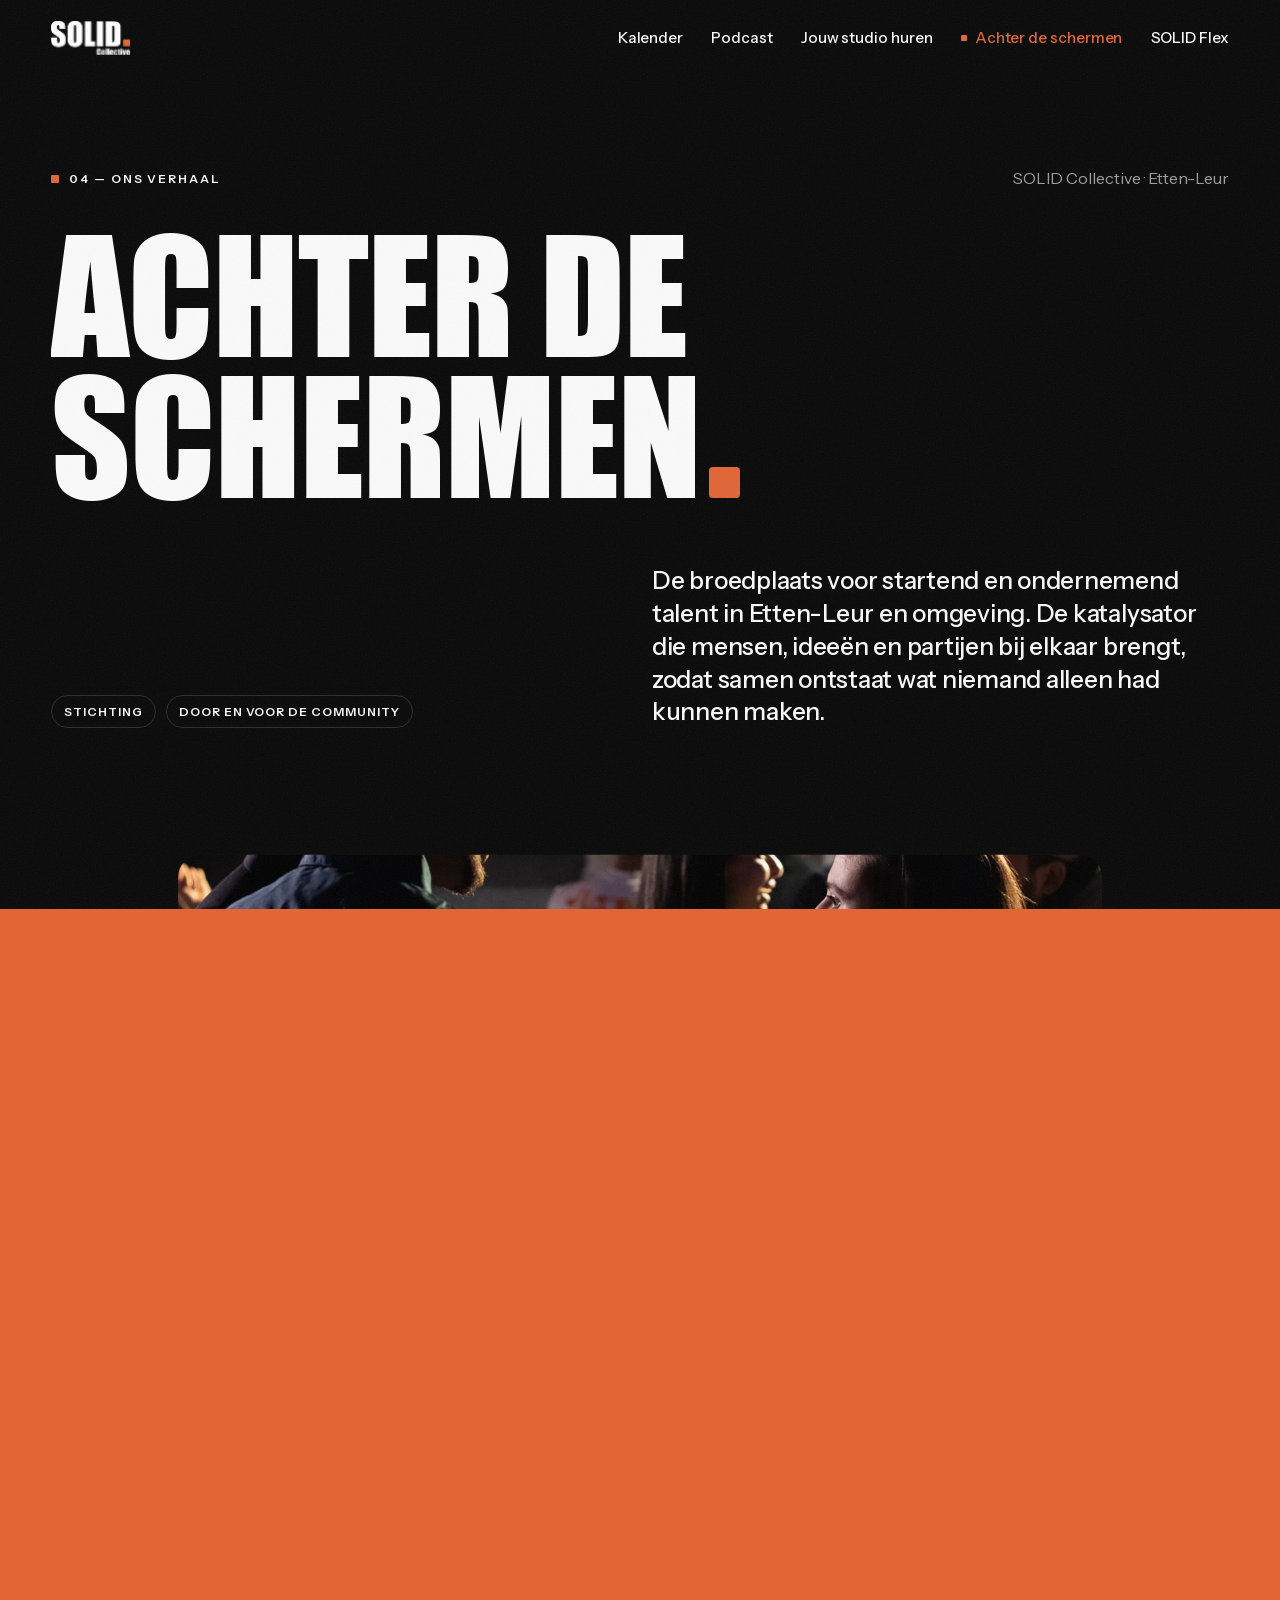
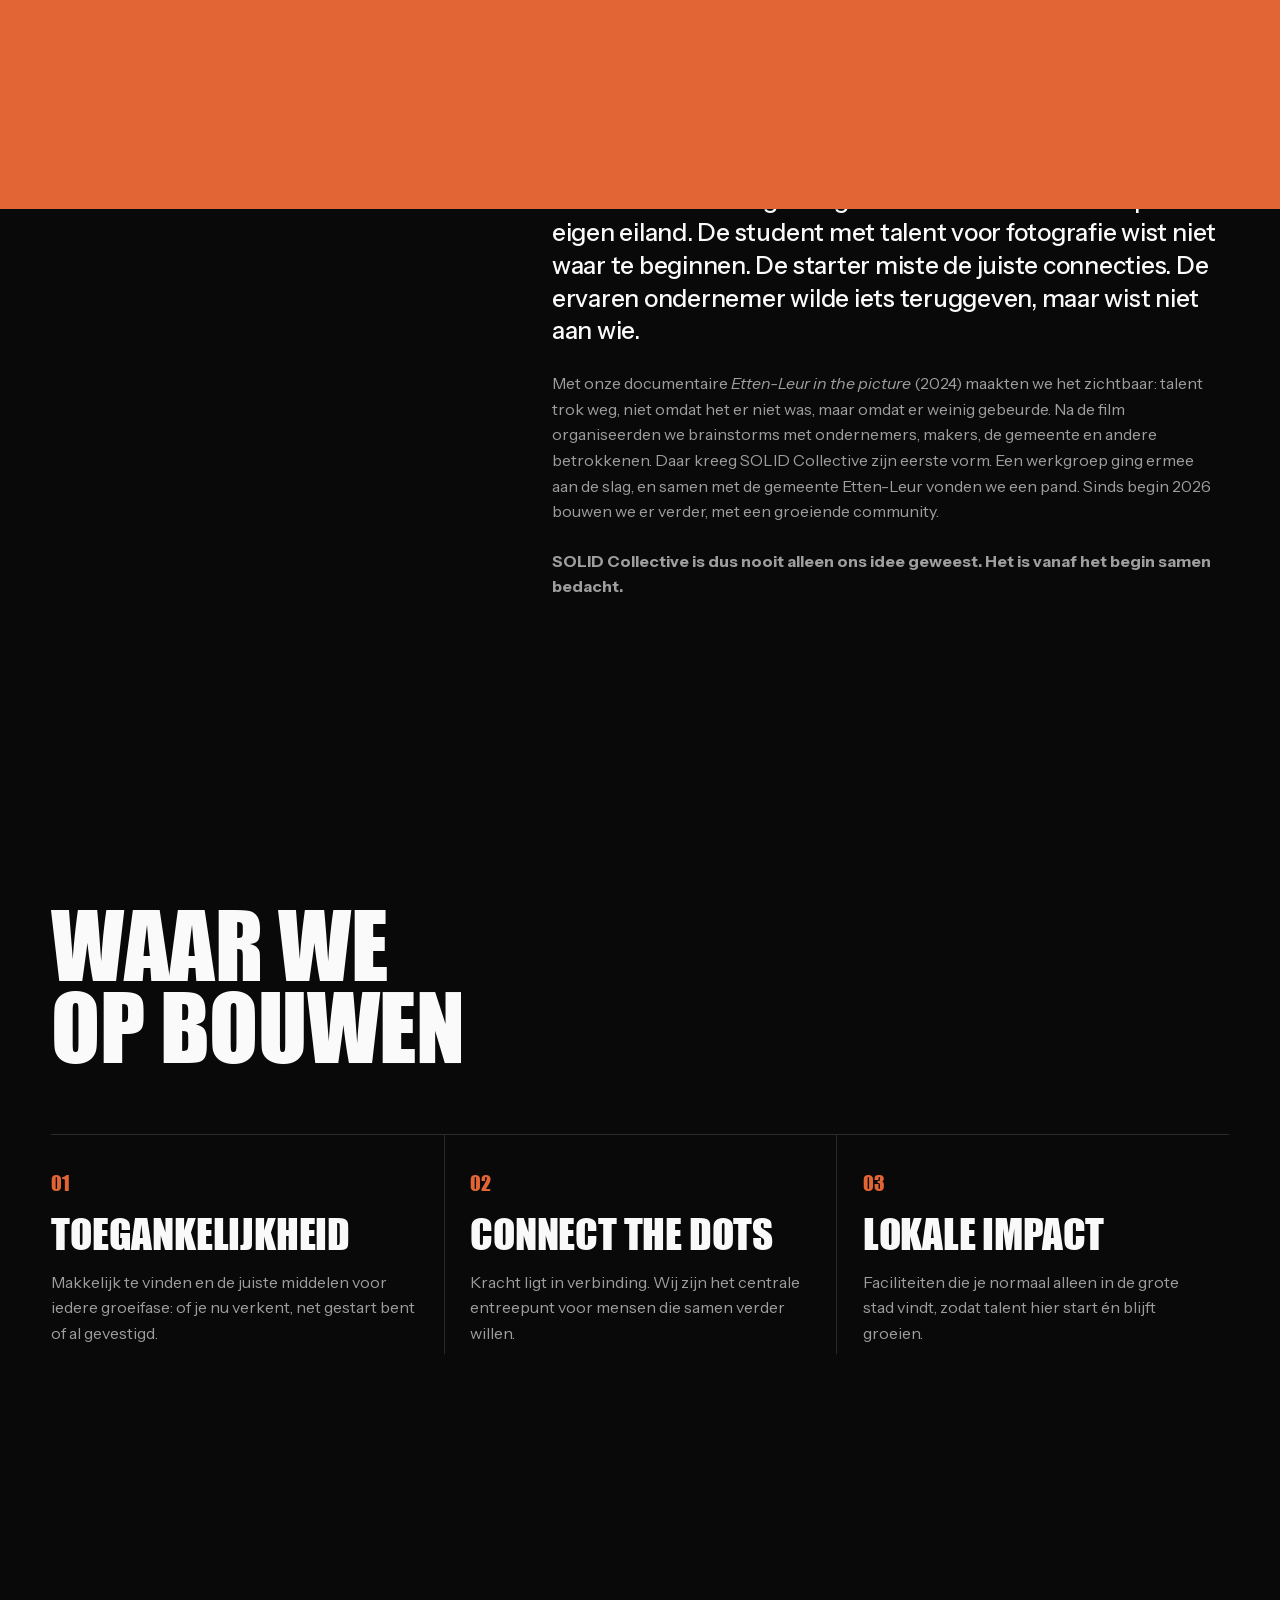
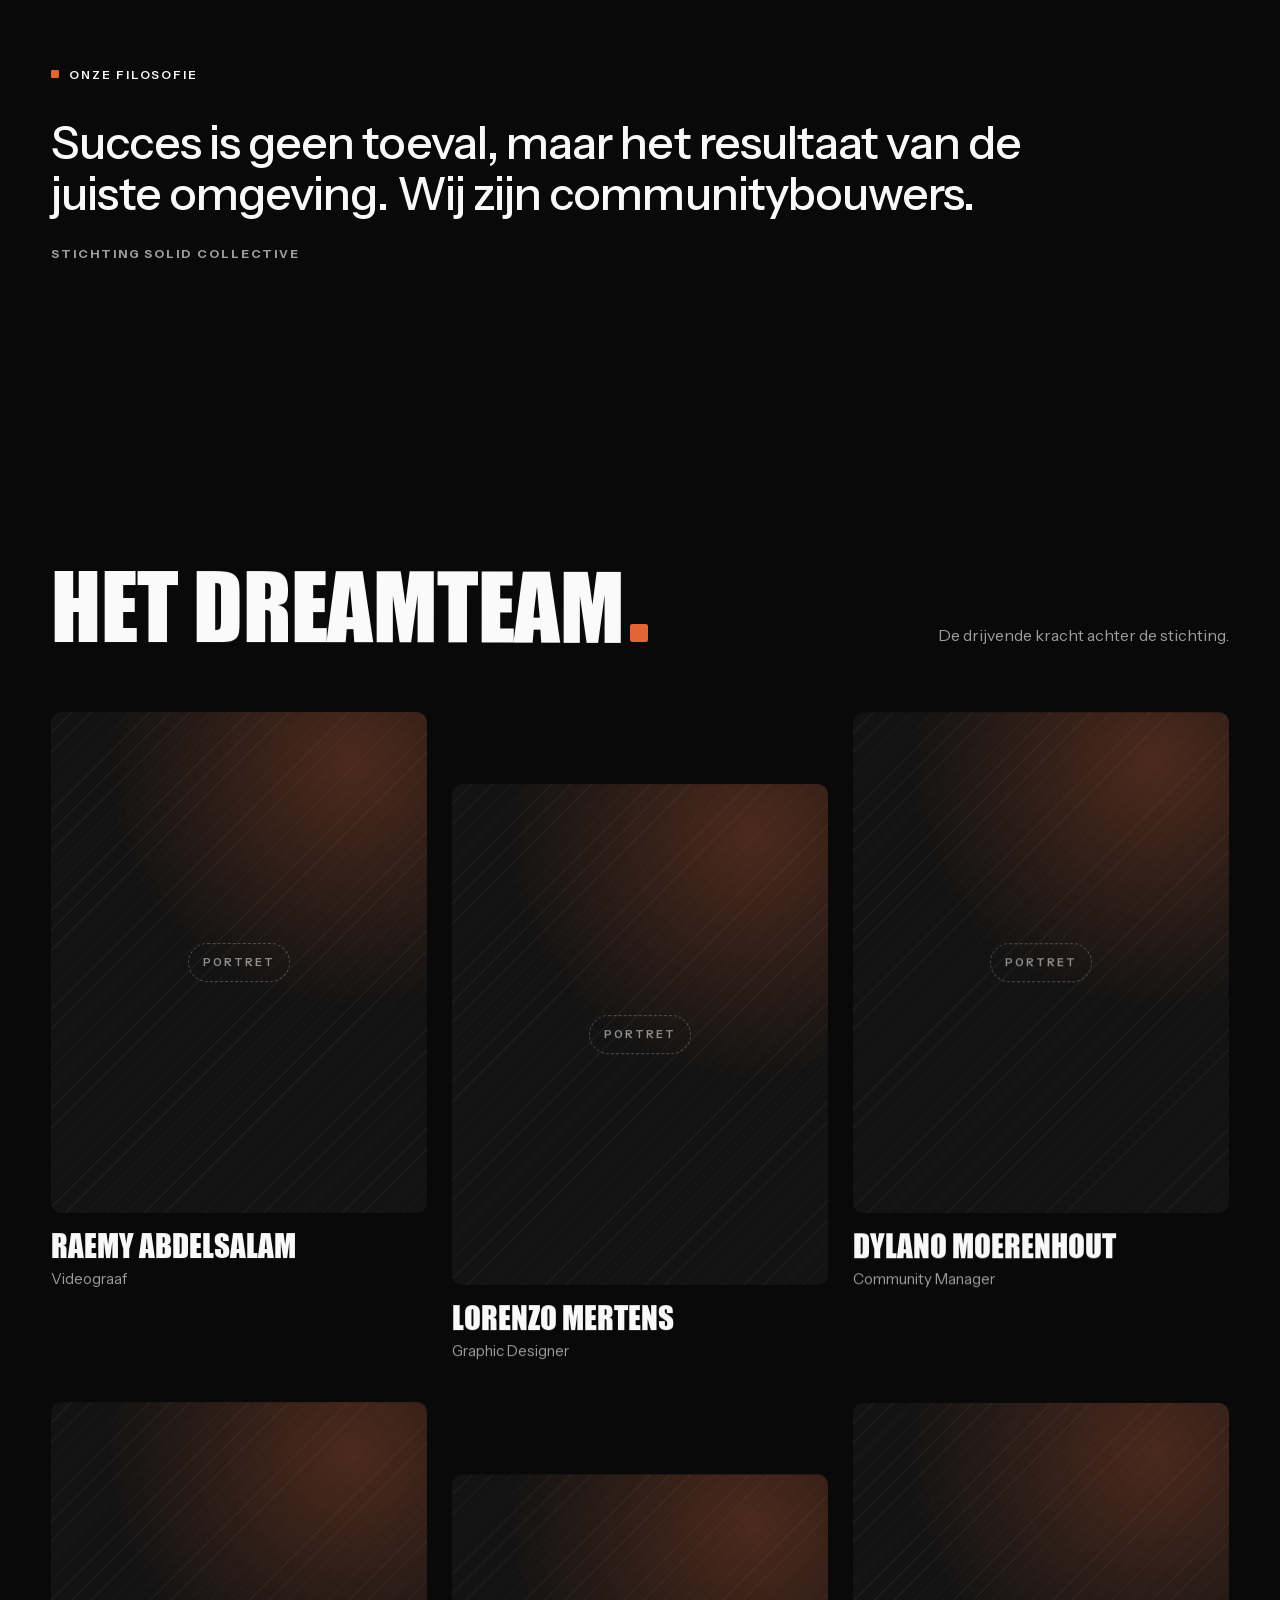
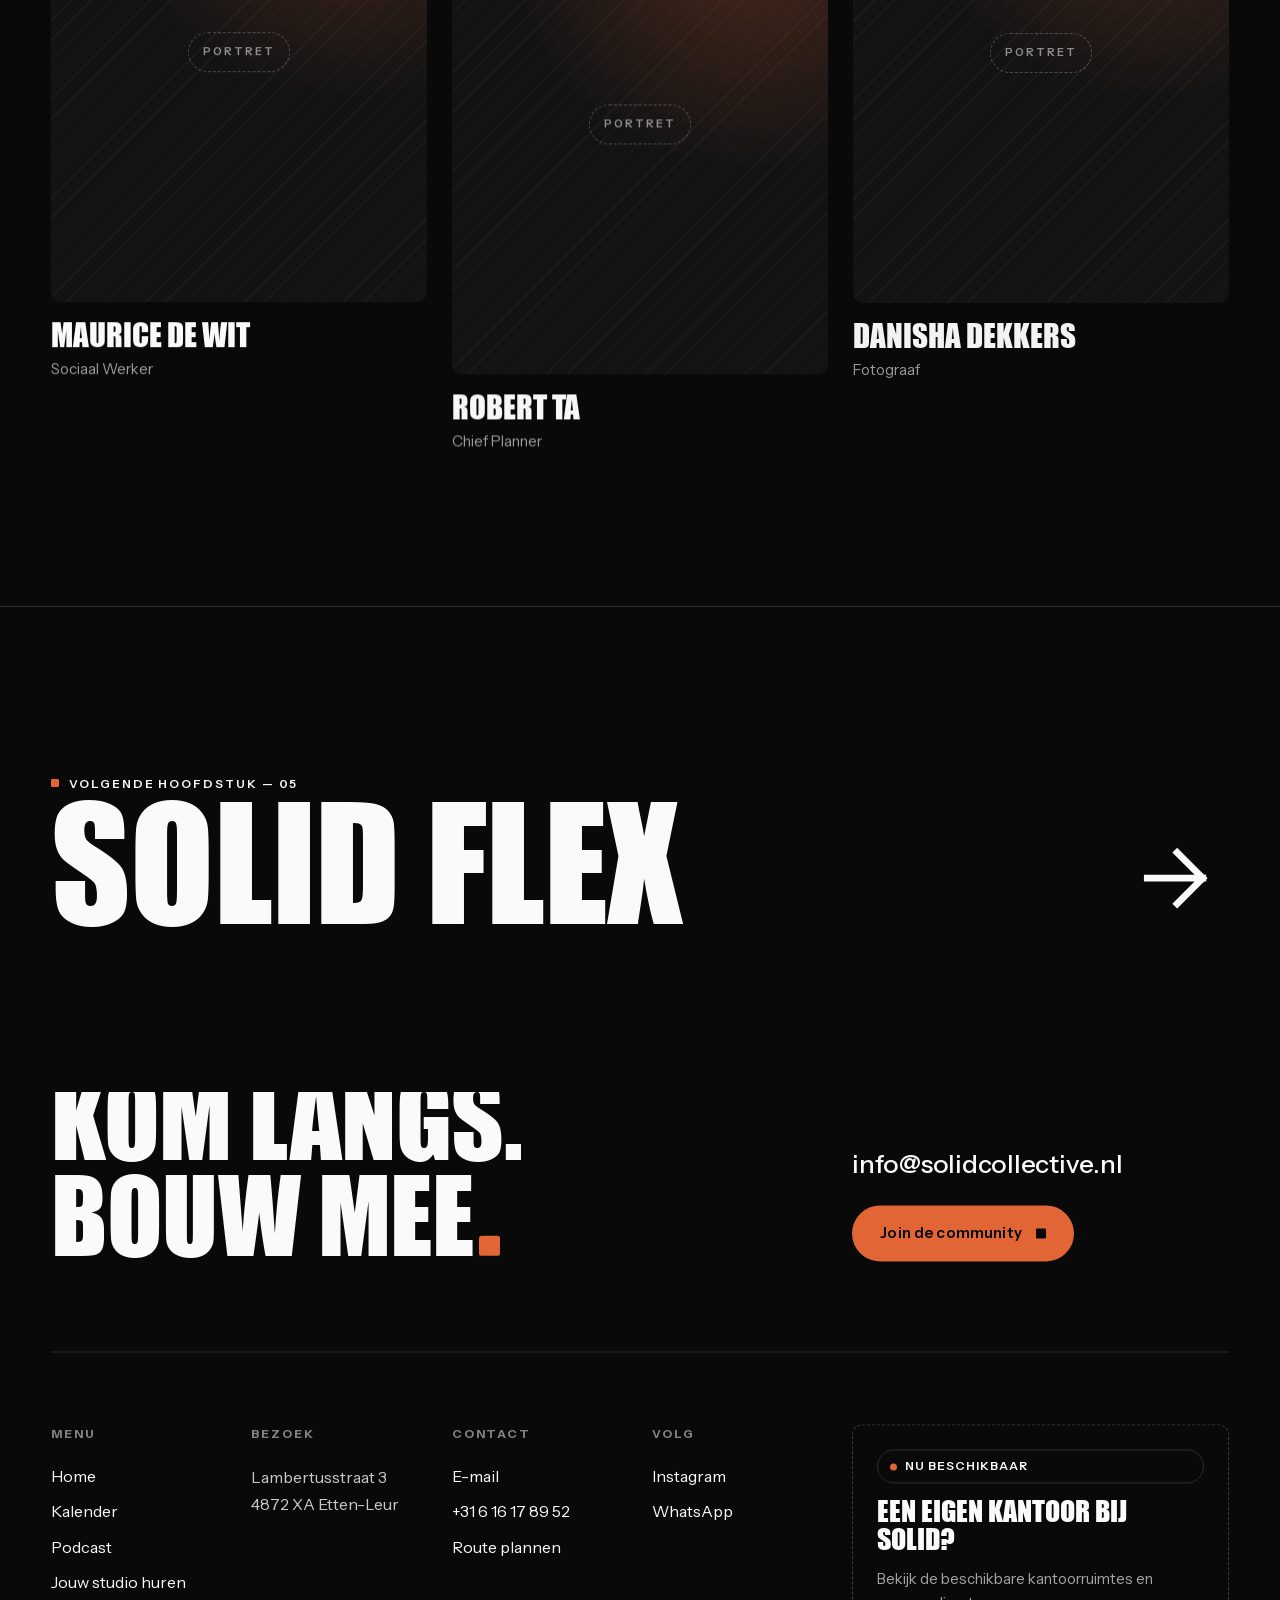
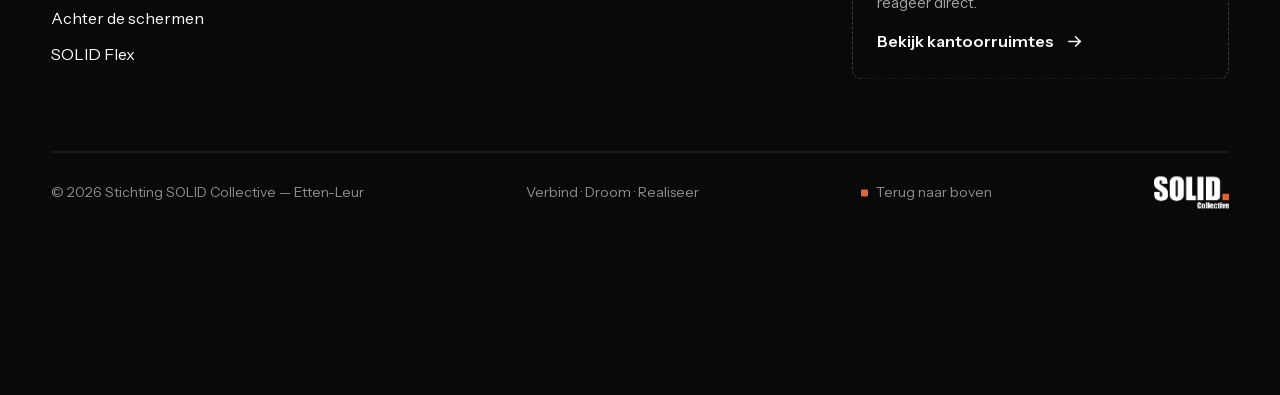
==== commit d84137cc: "Ons verhaal: eventfoto in hero en nieuwe copy voor Het begin Co-Authored-By: Claude Opus 5.5 <norepl" ====
--- a/achter-de-schermen.html
+++ b/achter-de-schermen.html
@@ -80,7 +80,7 @@
         <p class="lead" data-reveal>De broedplaats voor startend en ondernemend talent in Etten-Leur en omgeving. De katalysator die mensen, idee&euml;n en partijen bij elkaar brengt, zodat samen ontstaat wat niemand alleen had kunnen maken.</p>
       </div>
       <div class="media page-hero__media" data-parallax data-clip>
-        <img src="images/hero/ons-verhaal-team-2400.webp" srcset="images/hero/ons-verhaal-team-1200.webp 1200w, images/hero/ons-verhaal-team-2400.webp 2400w" sizes="100vw" width="2400" height="1600" alt="Het team van SOLID Collective samen voor een bakstenen muur" style="object-position:50% 30%">
+        <img src="images/hero/ons-verhaal-documentaire-2048.webp" srcset="images/hero/ons-verhaal-documentaire-1200.webp 1200w, images/hero/ons-verhaal-documentaire-2048.webp 2048w" sizes="100vw" width="2048" height="1365" alt="Bezoekers in gesprek tijdens de presentatie van de documentaire Etten-Leur in the picture" style="object-position:50% 40%">
       </div>
     </div>
   </section>
@@ -91,17 +91,10 @@
         <span class="label" data-reveal>Het begin</span>
       </div>
       <div class="split__main">
-        <h2 class="display display--h2" data-split="chars">Van een gemis<br>naar beweging<span class="dot"></span></h2>
-        <p class="lead" data-reveal>In 2024 verscheen de documentaire &ldquo;Etten-Leur in the picture&rdquo;. Een van de conclusies: veel jonge ondernemers trekken weg, omdat vestigen lastig is en er weinig gebeurt.</p>
-        <p data-reveal>Onze stichting is het antwoord op dat vraagstuk. In samenwerking met de gemeente is SOLID Collective tot leven gebracht om de regio te versterken.</p>
-      </div>
-    </div>
-    <div class="wrap" style="margin-top:clamp(64px,10vh,120px)">
-      <div class="stats">
-        <div class="stat" data-reveal><b data-count="5">5</b><span>kantoorruimtes</span></div>
-        <div class="stat" data-reveal="0.1"><b data-count="6">6</b><span>mensen in het dreamteam</span></div>
-        <div class="stat" data-reveal="0.2"><b>24/7</b><span>toegang voor huurders</span></div>
-        <div class="stat" data-reveal="0.3"><b data-count="1">1</b><span>community</span></div>
+        <h2 class="display display--h2" data-split="chars">Van een gemis<br>naar een beweging<span class="dot"></span></h2>
+        <p class="lead" data-reveal>Idee&euml;n en mensen genoeg. Maar iedereen bouwde op z&rsquo;n eigen eiland. De student met talent voor fotografie wist niet waar te beginnen. De starter miste de juiste connecties. De ervaren ondernemer wilde iets teruggeven, maar wist niet aan wie.</p>
+        <p data-reveal>Met onze documentaire <em>Etten-Leur in the picture</em> (2024) maakten we het zichtbaar: talent trok weg, niet omdat het er niet was, maar omdat er weinig gebeurde. Na de film organiseerden we brainstorms met ondernemers, makers, de gemeente en andere betrokkenen. Daar kreeg SOLID Collective zijn eerste vorm. Een werkgroep ging ermee aan de slag, en samen met de gemeente Etten-Leur vonden we een pand. Sinds begin 2026 bouwen we er verder, met een groeiende community.</p>
+        <p data-reveal><strong>SOLID Collective is dus nooit alleen ons idee geweest. Het is vanaf het begin samen bedacht.</strong></p>
       </div>
     </div>
   </section>
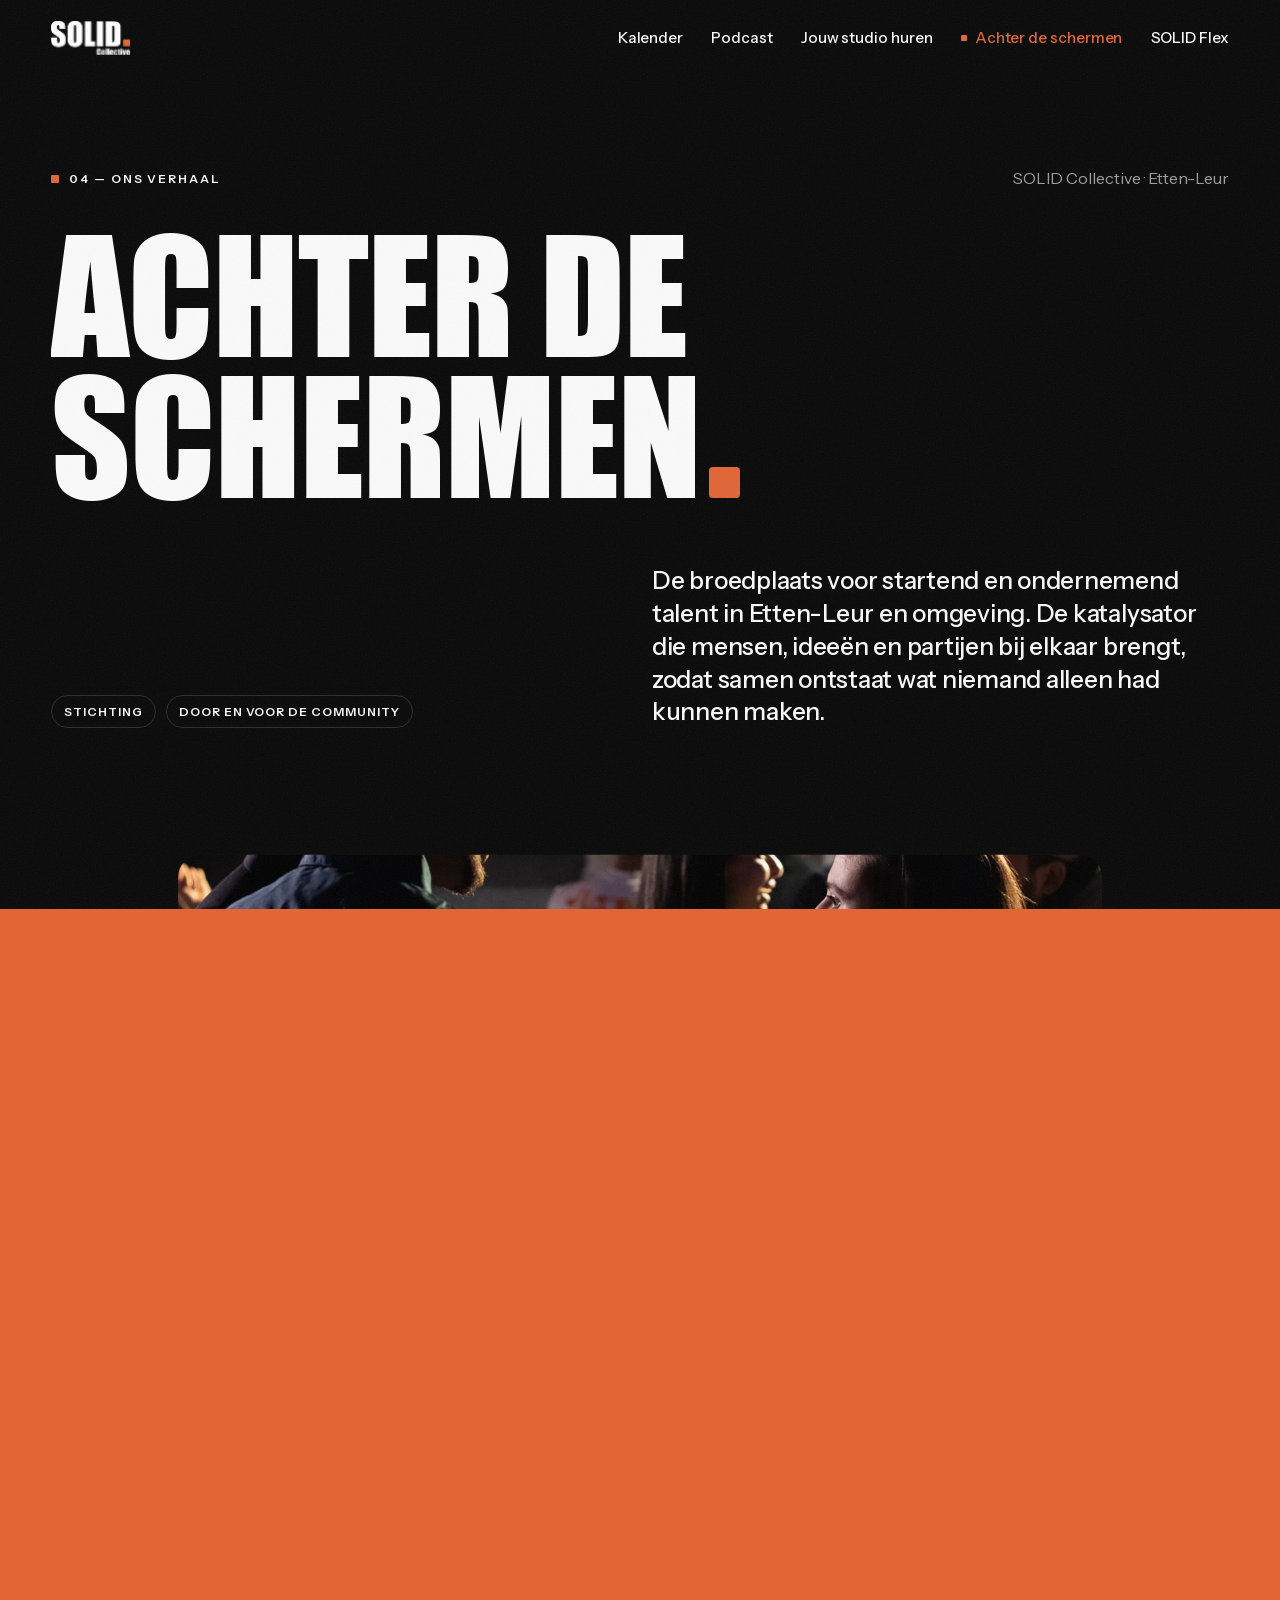
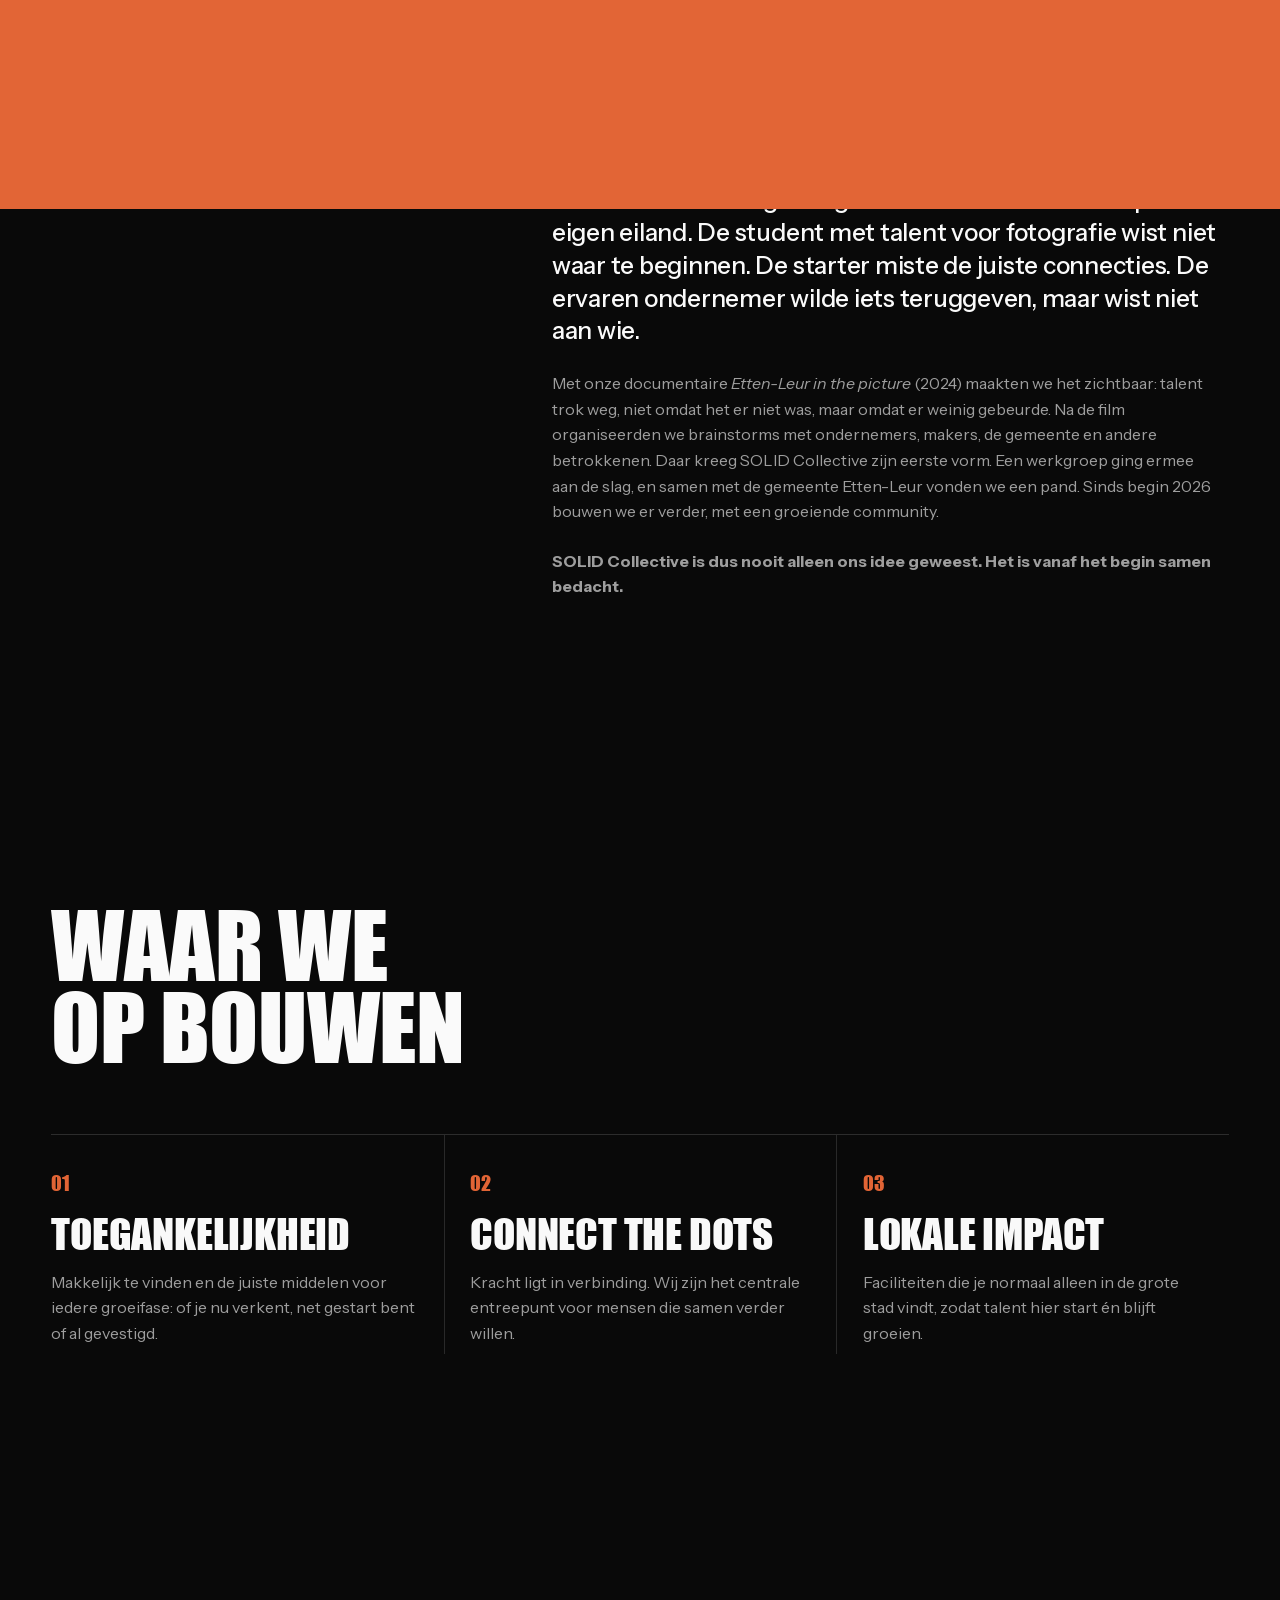
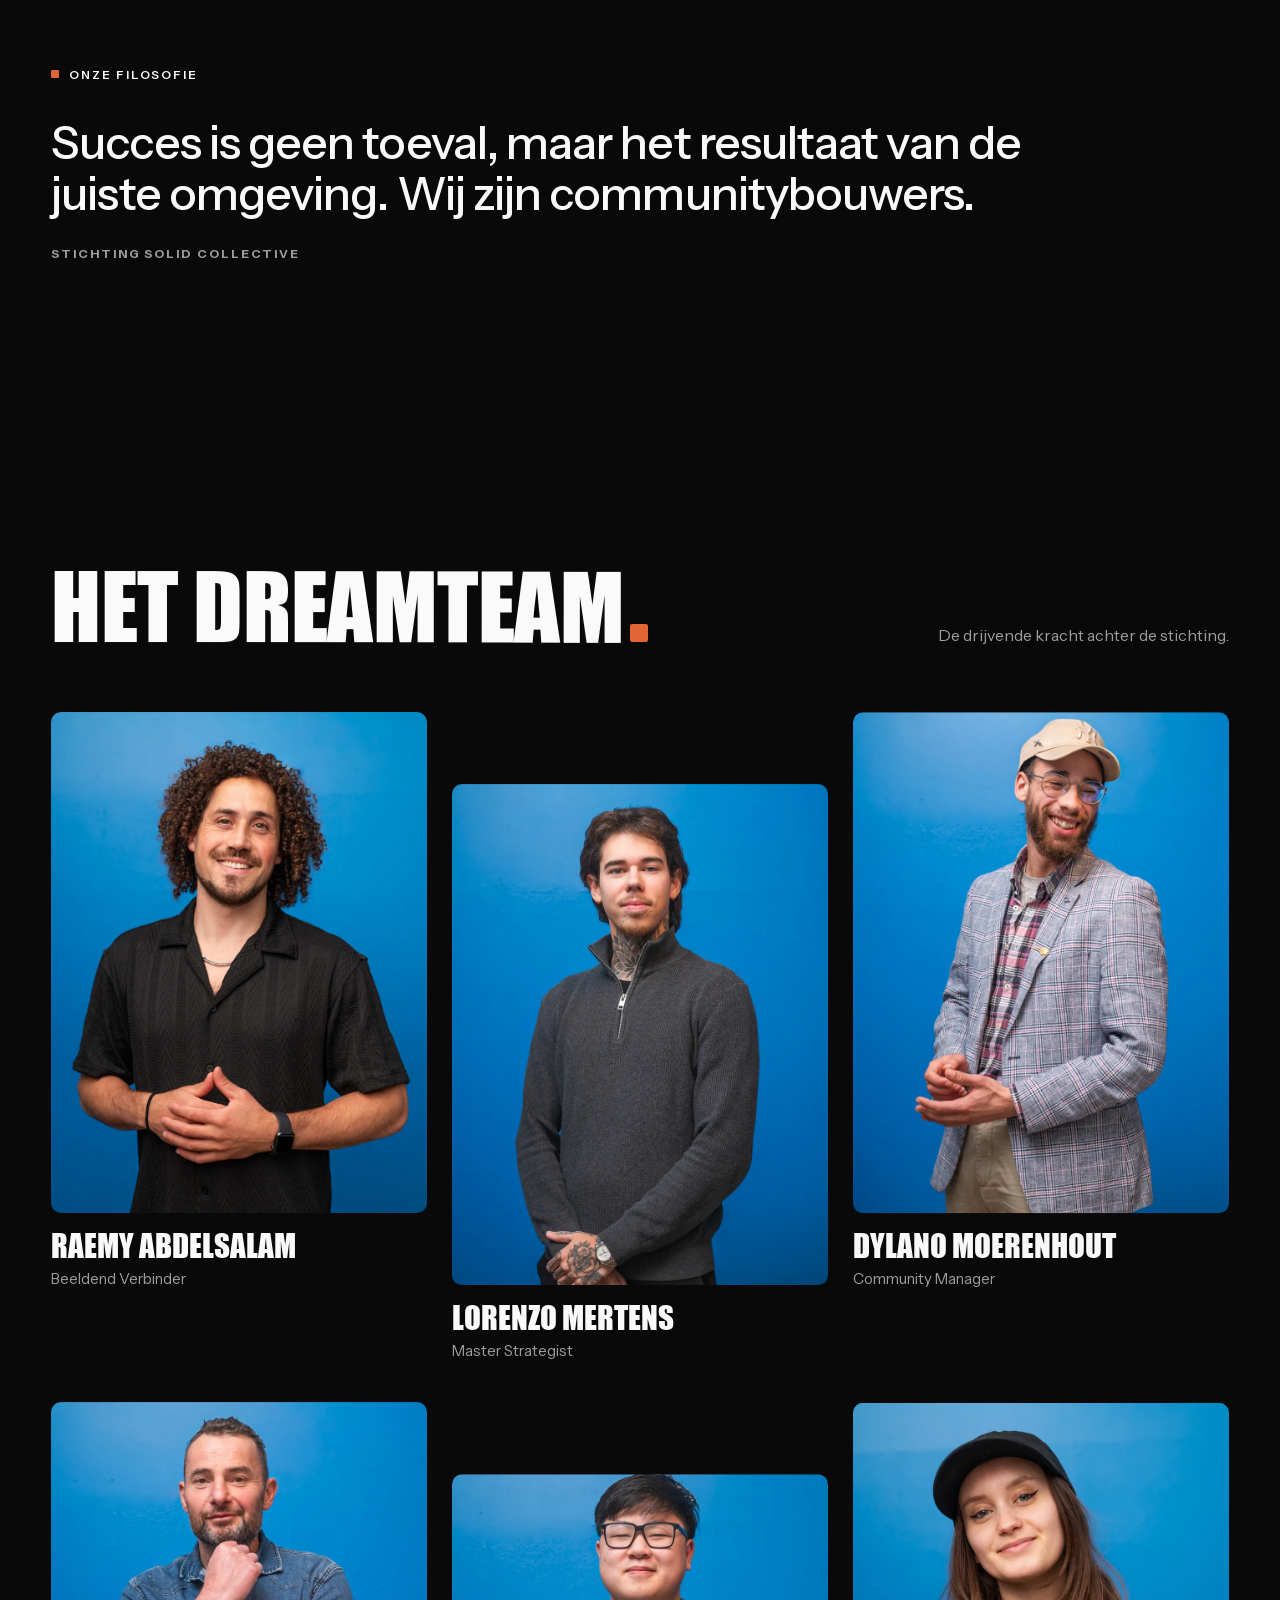
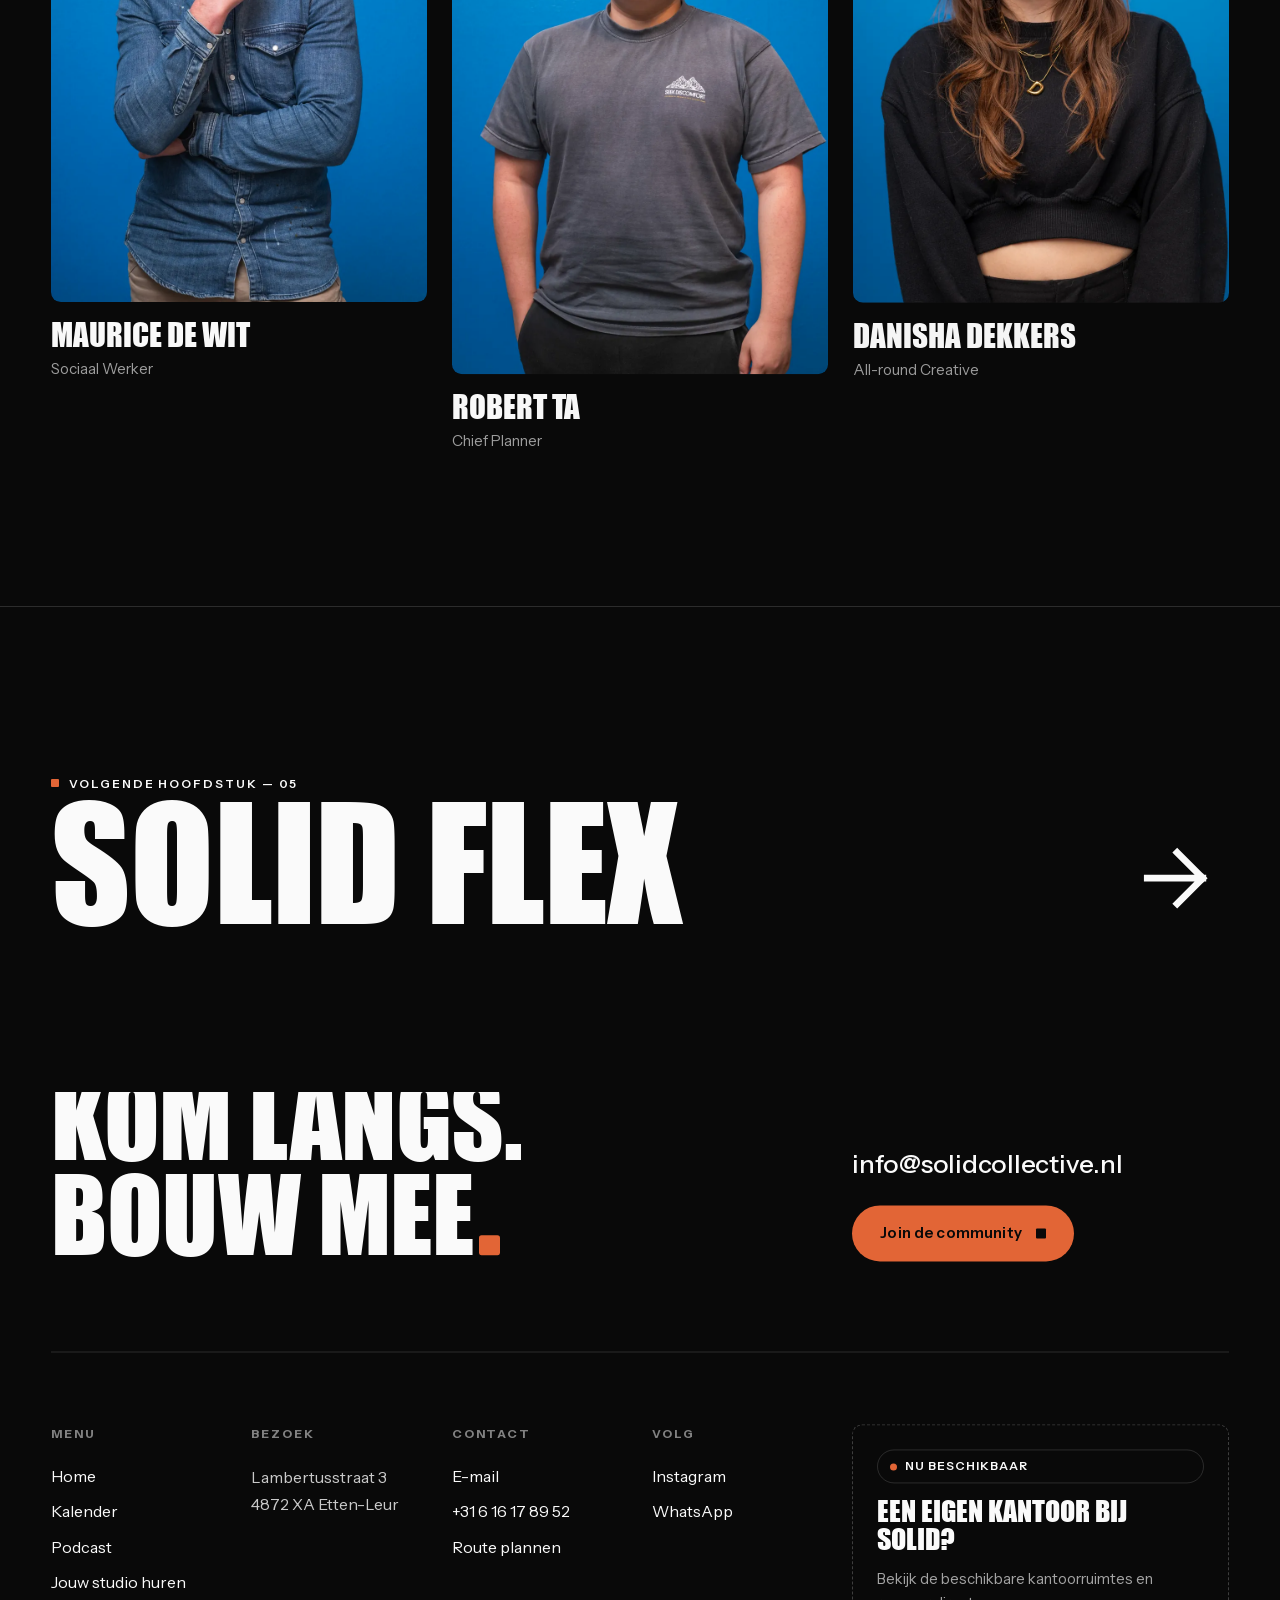
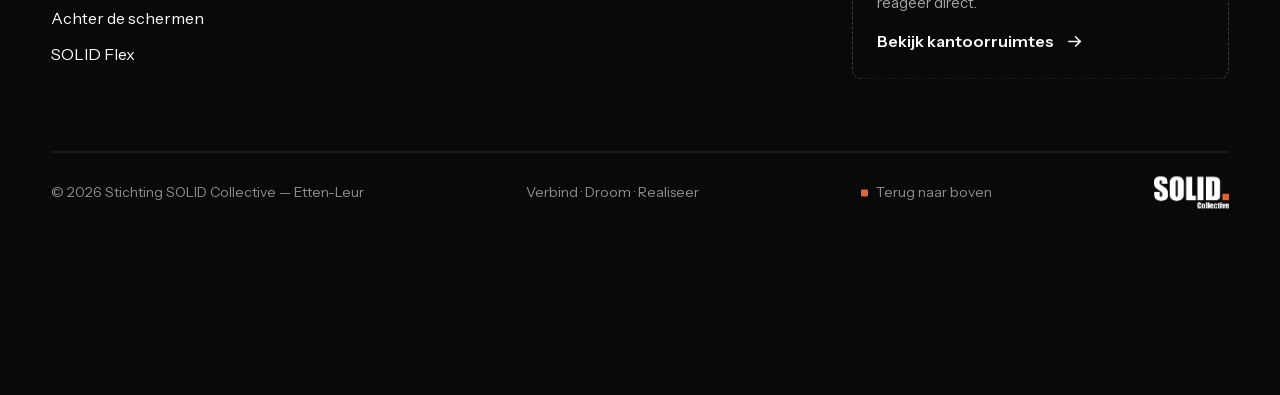
==== commit e3bed560: "Ons verhaal: teamportretten en nieuwe rollen Co-Authored-By: Claude Opus 5.5 <noreply@anthropic.com>" ====
--- a/achter-de-schermen.html
+++ b/achter-de-schermen.html
@@ -130,34 +130,34 @@
       </div>
       <div class="team">
         <article class="person" data-reveal="0.0">
-          <div class="media"><div class="ph" data-label="Portret"></div></div>
+          <div class="media"><img src="images/team/raemy-abdelsalam.webp" width="900" height="1350" alt="Portret van Raemy Abdelsalam" loading="lazy" style="object-position:50% 20%"></div>
           <h3>Raemy Abdelsalam</h3>
-          <p>Videograaf</p>
+          <p>Beeldend Verbinder</p>
         </article>
         <article class="person" data-reveal="0.1">
-          <div class="media"><div class="ph" data-label="Portret"></div></div>
+          <div class="media"><img src="images/team/lorenzo-mertens.webp" width="900" height="1350" alt="Portret van Lorenzo Mertens" loading="lazy" style="object-position:50% 20%"></div>
           <h3>Lorenzo Mertens</h3>
-          <p>Graphic Designer</p>
+          <p>Master Strategist</p>
         </article>
         <article class="person" data-reveal="0.2">
-          <div class="media"><div class="ph" data-label="Portret"></div></div>
+          <div class="media"><img src="images/team/dylano-moerenhout.webp" width="900" height="1350" alt="Portret van Dylano Moerenhout" loading="lazy" style="object-position:50% 20%"></div>
           <h3>Dylano Moerenhout</h3>
           <p>Community Manager</p>
         </article>
         <article class="person" data-reveal="0.0">
-          <div class="media"><div class="ph" data-label="Portret"></div></div>
+          <div class="media"><img src="images/team/maurice-de-wit.webp" width="900" height="1350" alt="Portret van Maurice de Wit" loading="lazy" style="object-position:50% 20%"></div>
           <h3>Maurice de Wit</h3>
           <p>Sociaal Werker</p>
         </article>
         <article class="person" data-reveal="0.1">
-          <div class="media"><div class="ph" data-label="Portret"></div></div>
+          <div class="media"><img src="images/team/robert-ta.webp" width="900" height="1350" alt="Portret van Robert Ta" loading="lazy" style="object-position:50% 20%"></div>
           <h3>Robert Ta</h3>
           <p>Chief Planner</p>
         </article>
         <article class="person" data-reveal="0.2">
-          <div class="media"><div class="ph" data-label="Portret"></div></div>
+          <div class="media"><img src="images/team/danisha-dekkers.webp" width="900" height="1350" alt="Portret van Danisha Dekkers" loading="lazy" style="object-position:50% 20%"></div>
           <h3>Danisha Dekkers</h3>
-          <p>Fotograaf</p>
+          <p>All-round Creative</p>
         </article>
       </div>
     </div>
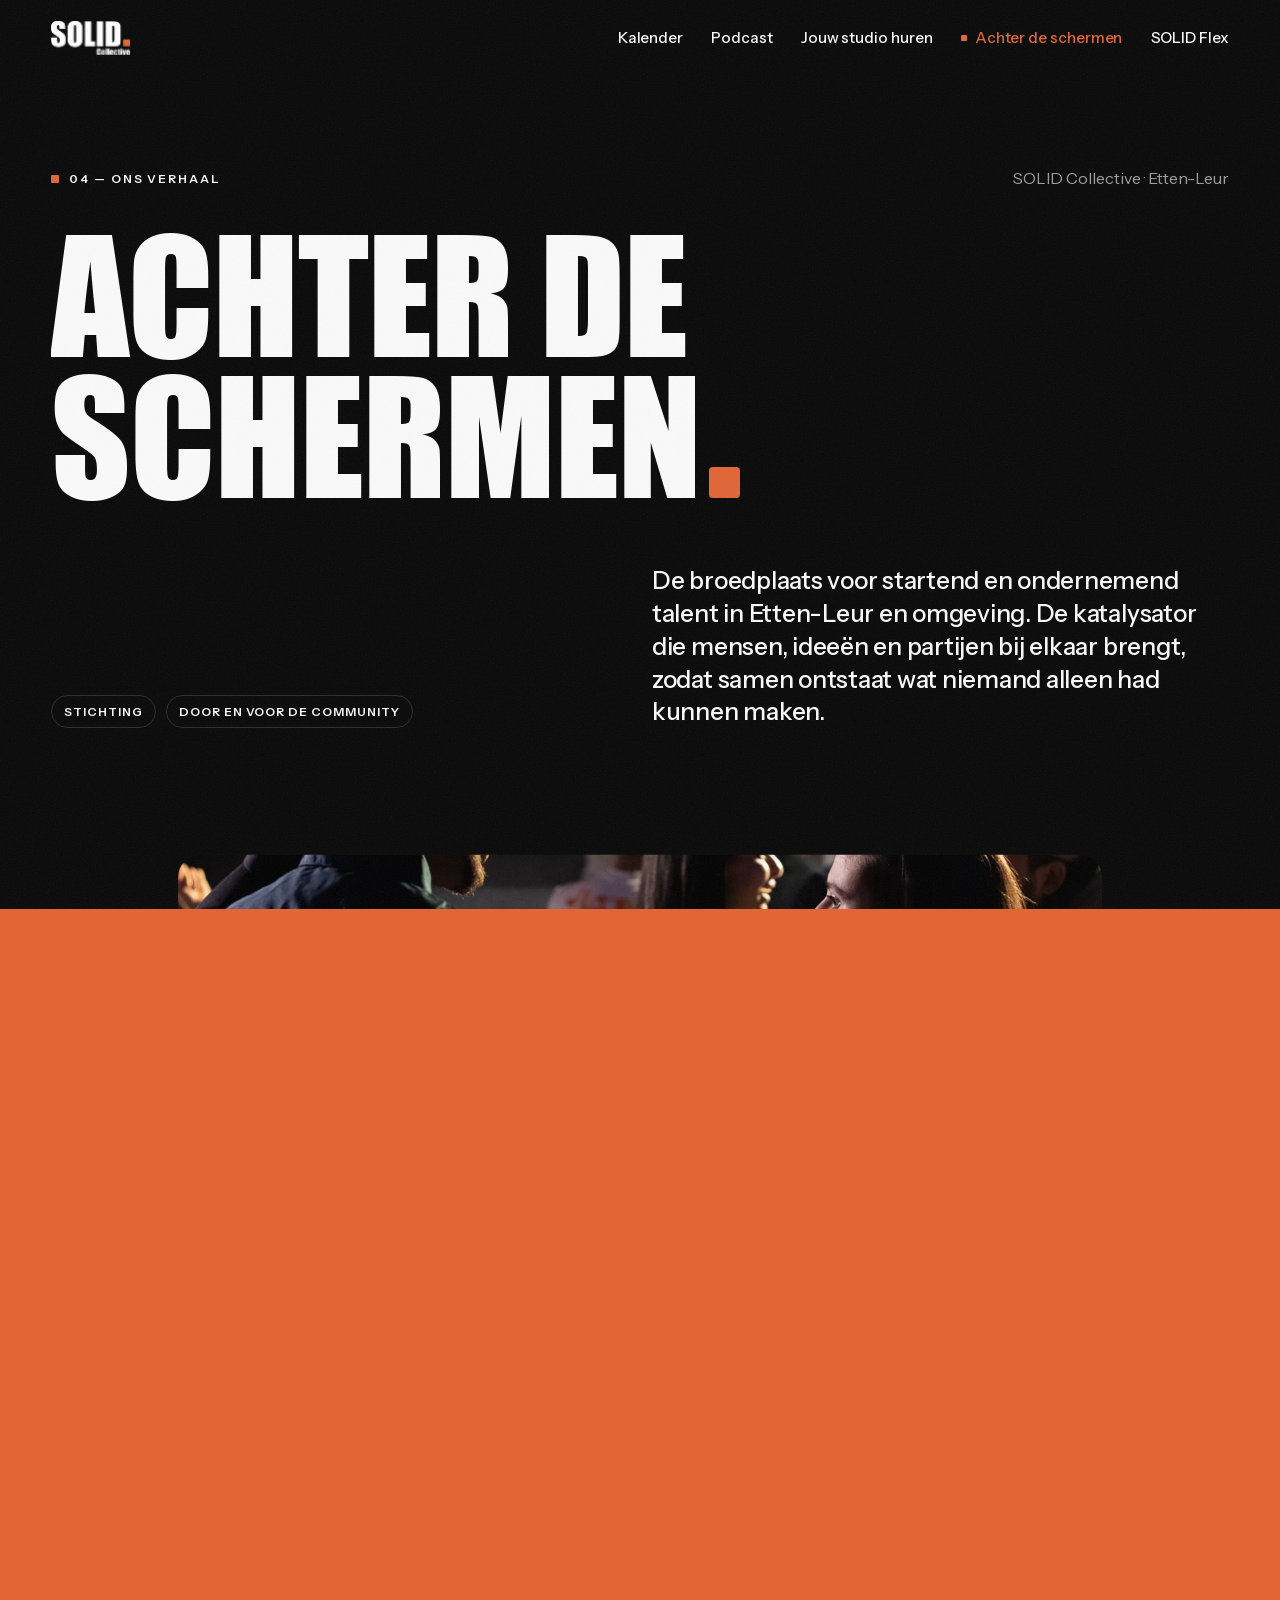
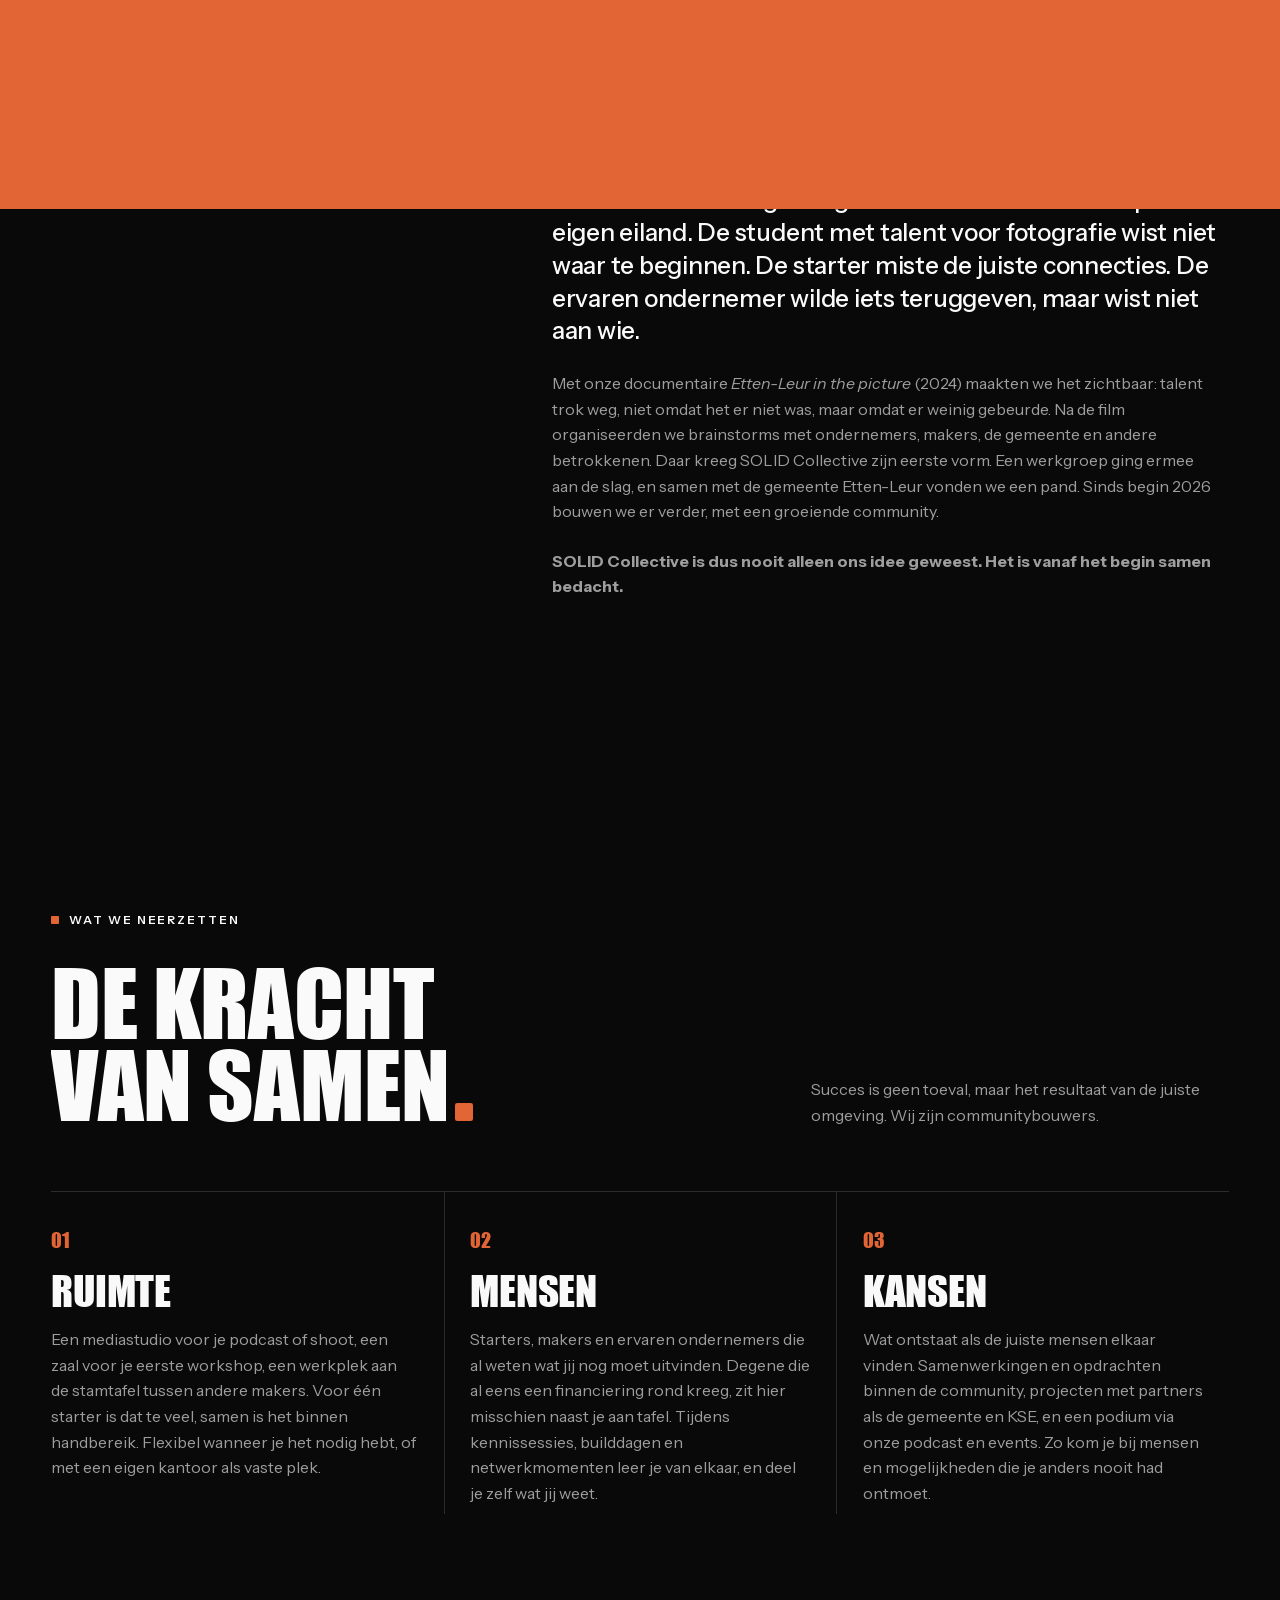
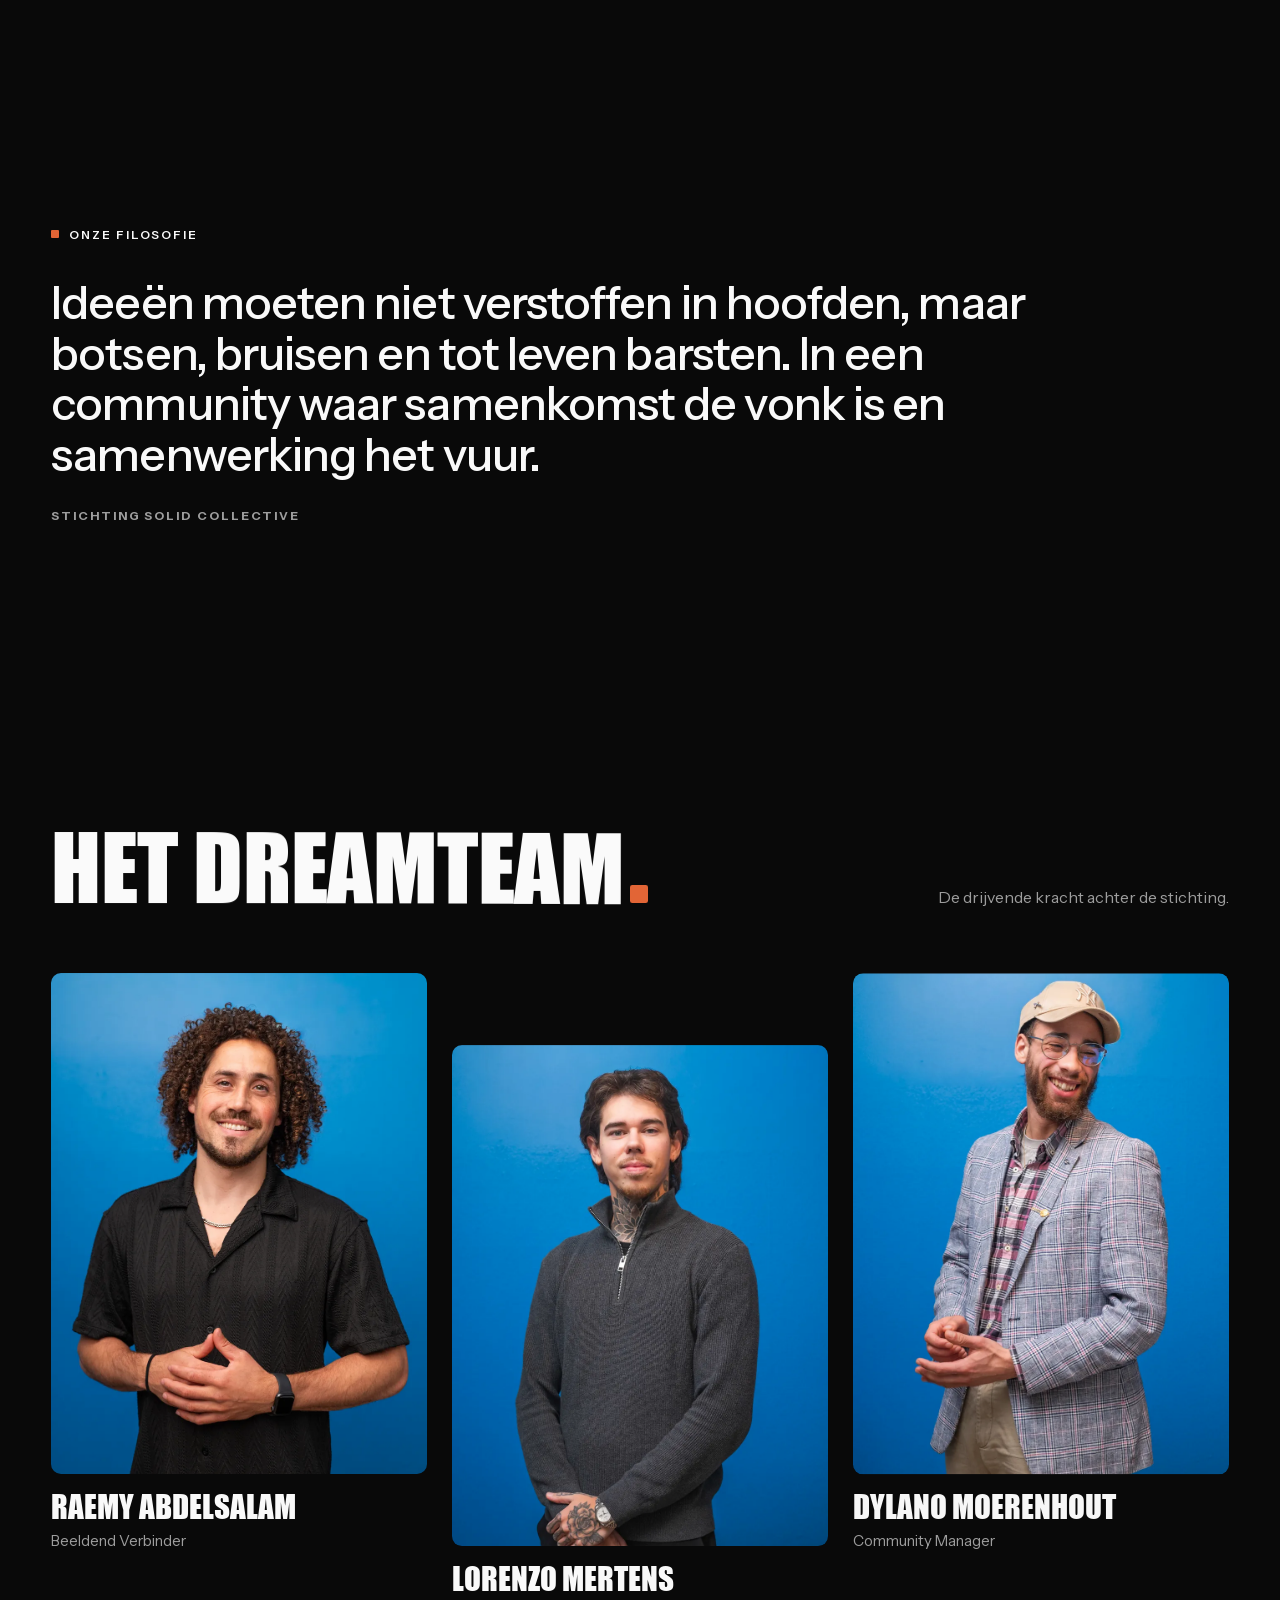
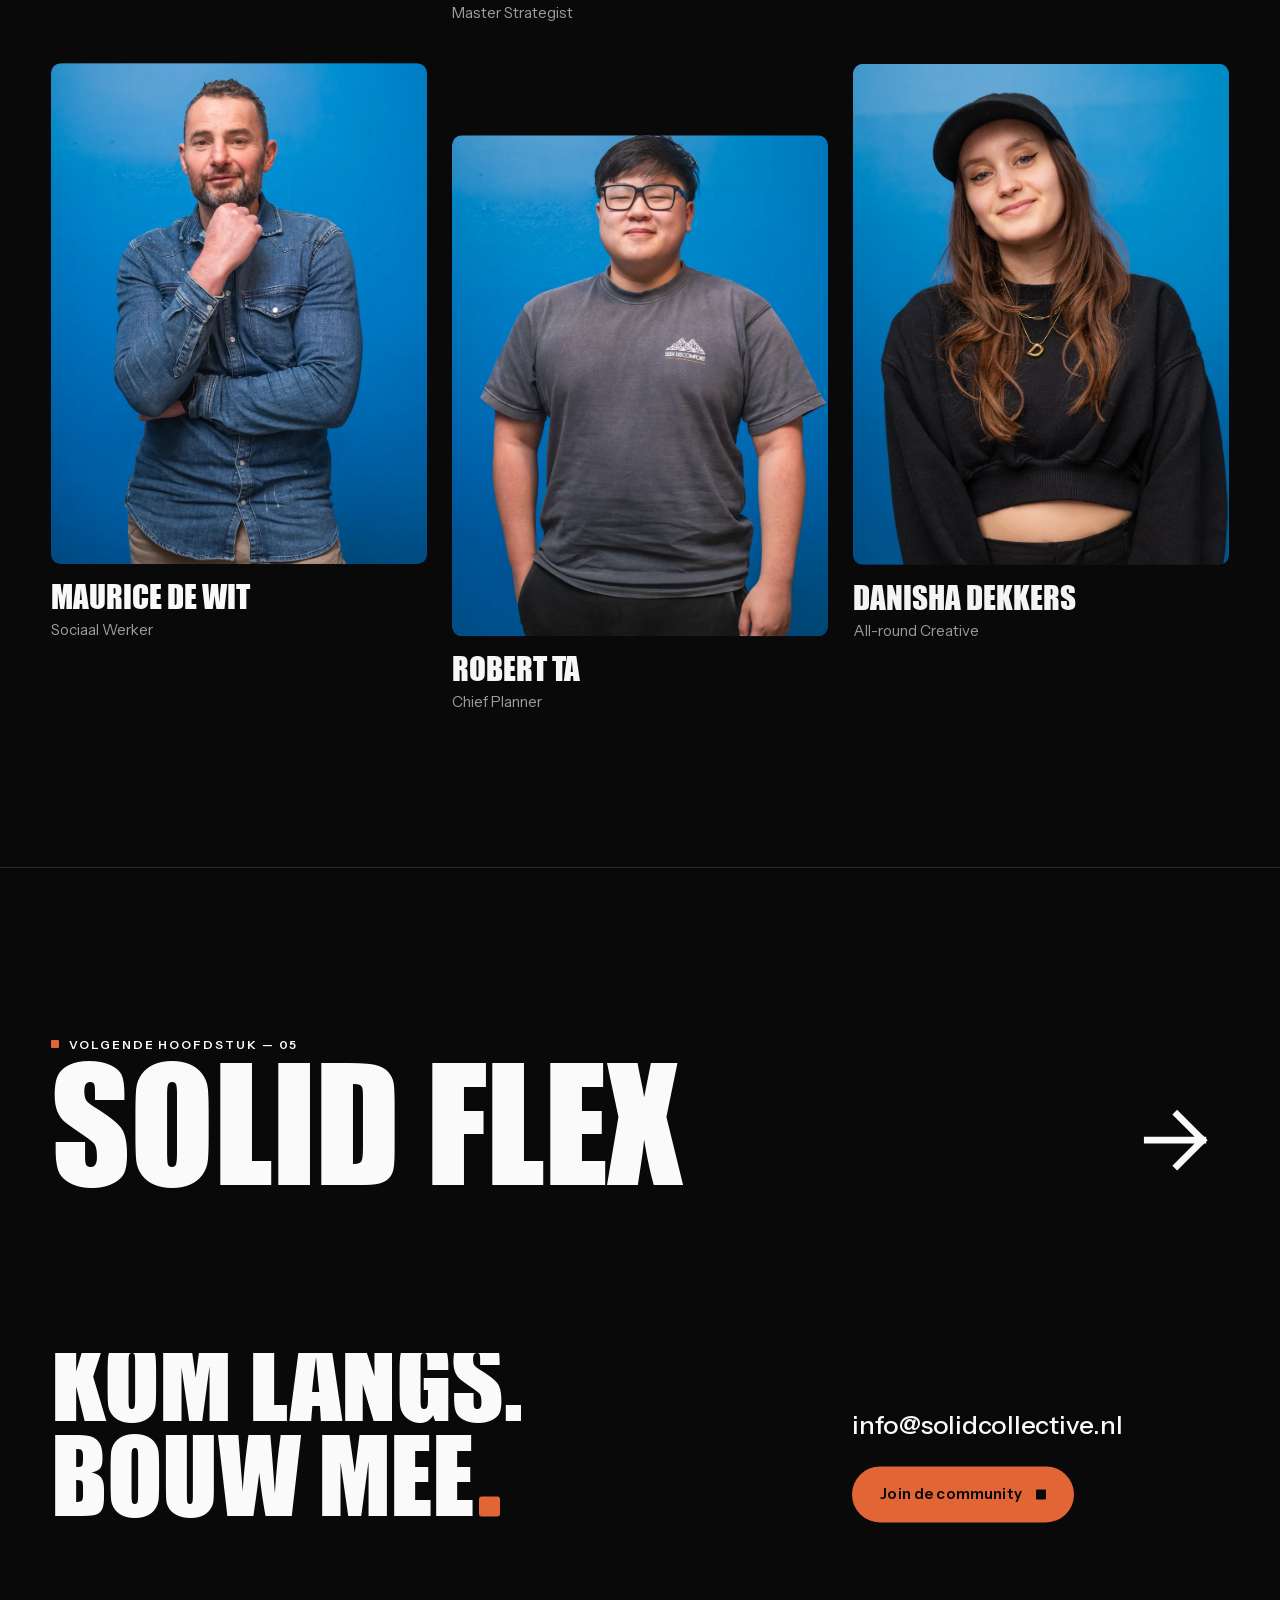
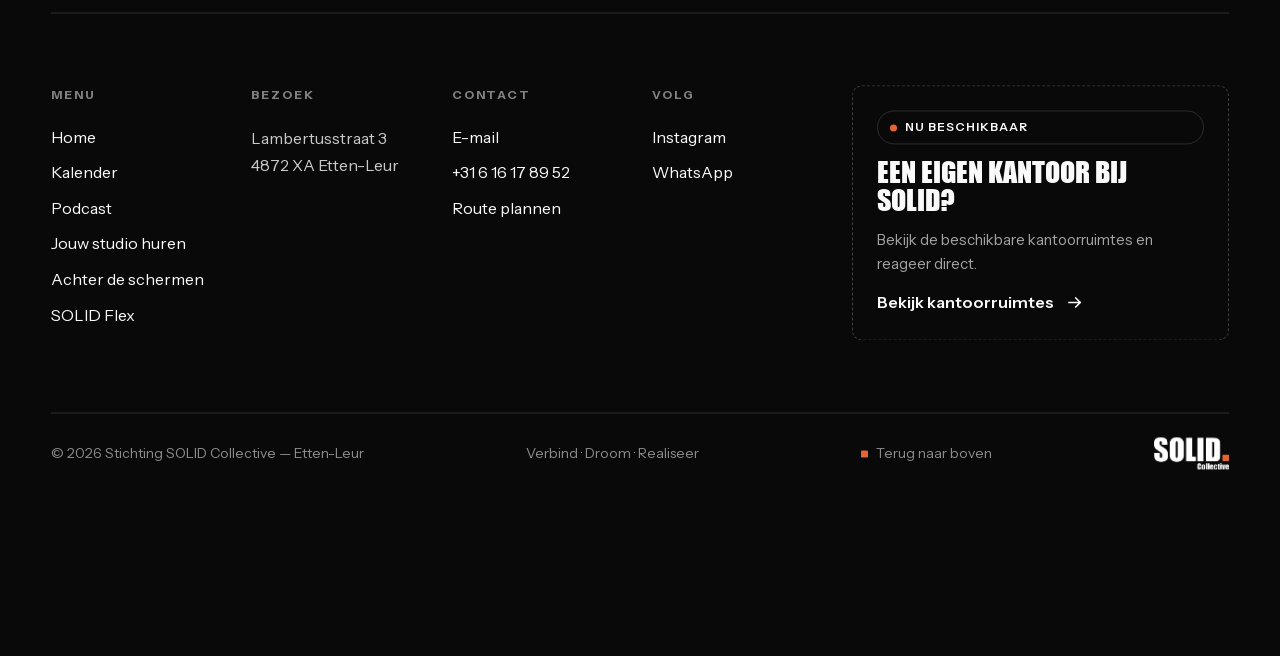
==== commit 2b64acc2: "Ons verhaal: sectie De kracht van samen (ruimte, mensen, kansen) en nieuw citaat Co-Authored-By: Cla" ====
--- a/achter-de-schermen.html
+++ b/achter-de-schermen.html
@@ -101,13 +101,15 @@
 
   <section class="section" data-theme="dark">
     <div class="wrap">
-      <div class="section-head">
-        <h2 class="display display--h2" data-split="chars">Waar we<br>op bouwen</h2>
+      <span class="label" data-reveal>Wat we neerzetten</span>
+      <div class="section-head" style="margin-top:32px">
+        <h2 class="display display--h2" data-split="chars">De kracht<br>van samen<span class="dot"></span></h2>
+        <p data-reveal>Succes is geen toeval, maar het resultaat van de juiste omgeving. Wij zijn communitybouwers.</p>
       </div>
       <div class="trio">
-        <div class="trio__item" data-reveal><span class="trio__num">01</span><h3 class="display display--h3">Toegankelijkheid</h3><p>Makkelijk te vinden en de juiste middelen voor iedere groeifase: of je nu verkent, net gestart bent of al gevestigd.</p></div>
-        <div class="trio__item" data-reveal="0.1"><span class="trio__num">02</span><h3 class="display display--h3">Connect the dots</h3><p>Kracht ligt in verbinding. Wij zijn het centrale entreepunt voor mensen die samen verder willen.</p></div>
-        <div class="trio__item" data-reveal="0.2"><span class="trio__num">03</span><h3 class="display display--h3">Lokale impact</h3><p>Faciliteiten die je normaal alleen in de grote stad vindt, zodat talent hier start &eacute;n blijft groeien.</p></div>
+        <div class="trio__item" data-reveal><span class="trio__num">01</span><h3 class="display display--h3">Ruimte</h3><p>Een mediastudio voor je podcast of shoot, een zaal voor je eerste workshop, een werkplek aan de stamtafel tussen andere makers. Voor &eacute;&eacute;n starter is dat te veel, samen is het binnen handbereik. Flexibel wanneer je het nodig hebt, of met een eigen kantoor als vaste plek.</p></div>
+        <div class="trio__item" data-reveal="0.1"><span class="trio__num">02</span><h3 class="display display--h3">Mensen</h3><p>Starters, makers en ervaren ondernemers die al weten wat jij nog moet uitvinden. Degene die al eens een financiering rond kreeg, zit hier misschien naast je aan tafel. Tijdens kennissessies, builddagen en netwerkmomenten leer je van elkaar, en deel je zelf wat jij weet.</p></div>
+        <div class="trio__item" data-reveal="0.2"><span class="trio__num">03</span><h3 class="display display--h3">Kansen</h3><p>Wat ontstaat als de juiste mensen elkaar vinden. Samenwerkingen en opdrachten binnen de community, projecten met partners als de gemeente en KSE, en een podium via onze podcast en events. Zo kom je bij mensen en mogelijkheden die je anders nooit had ontmoet.</p></div>
       </div>
     </div>
   </section>
@@ -116,7 +118,7 @@
     <div class="wrap">
       <span class="label" data-reveal>Onze filosofie</span>
       <blockquote class="quote" style="margin-top:32px" data-reveal>
-        Succes is geen toeval, maar het resultaat van de juiste omgeving. Wij zijn communitybouwers.
+        Idee&euml;n moeten niet verstoffen in hoofden, maar botsen, bruisen en tot leven barsten. In een community waar samenkomst de vonk is en samenwerking het vuur.
         <cite>Stichting SOLID Collective</cite>
       </blockquote>
     </div>
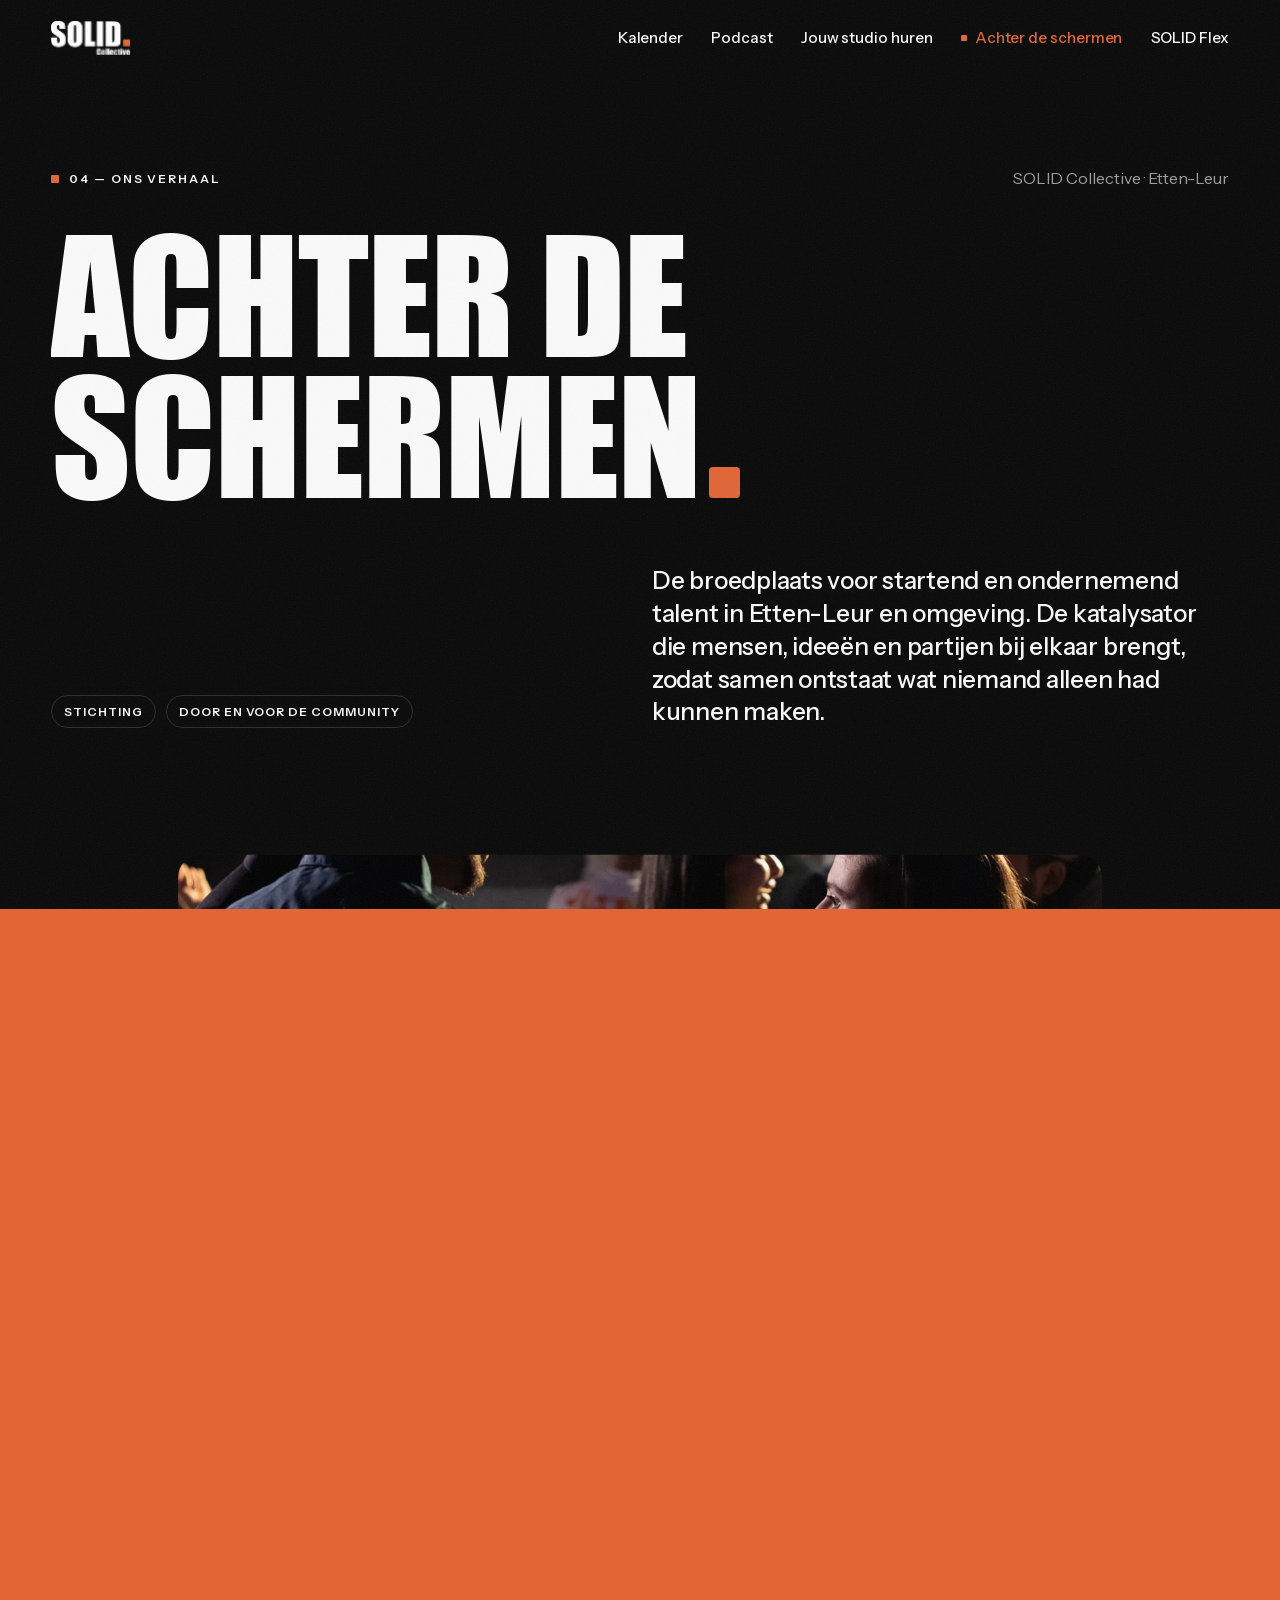
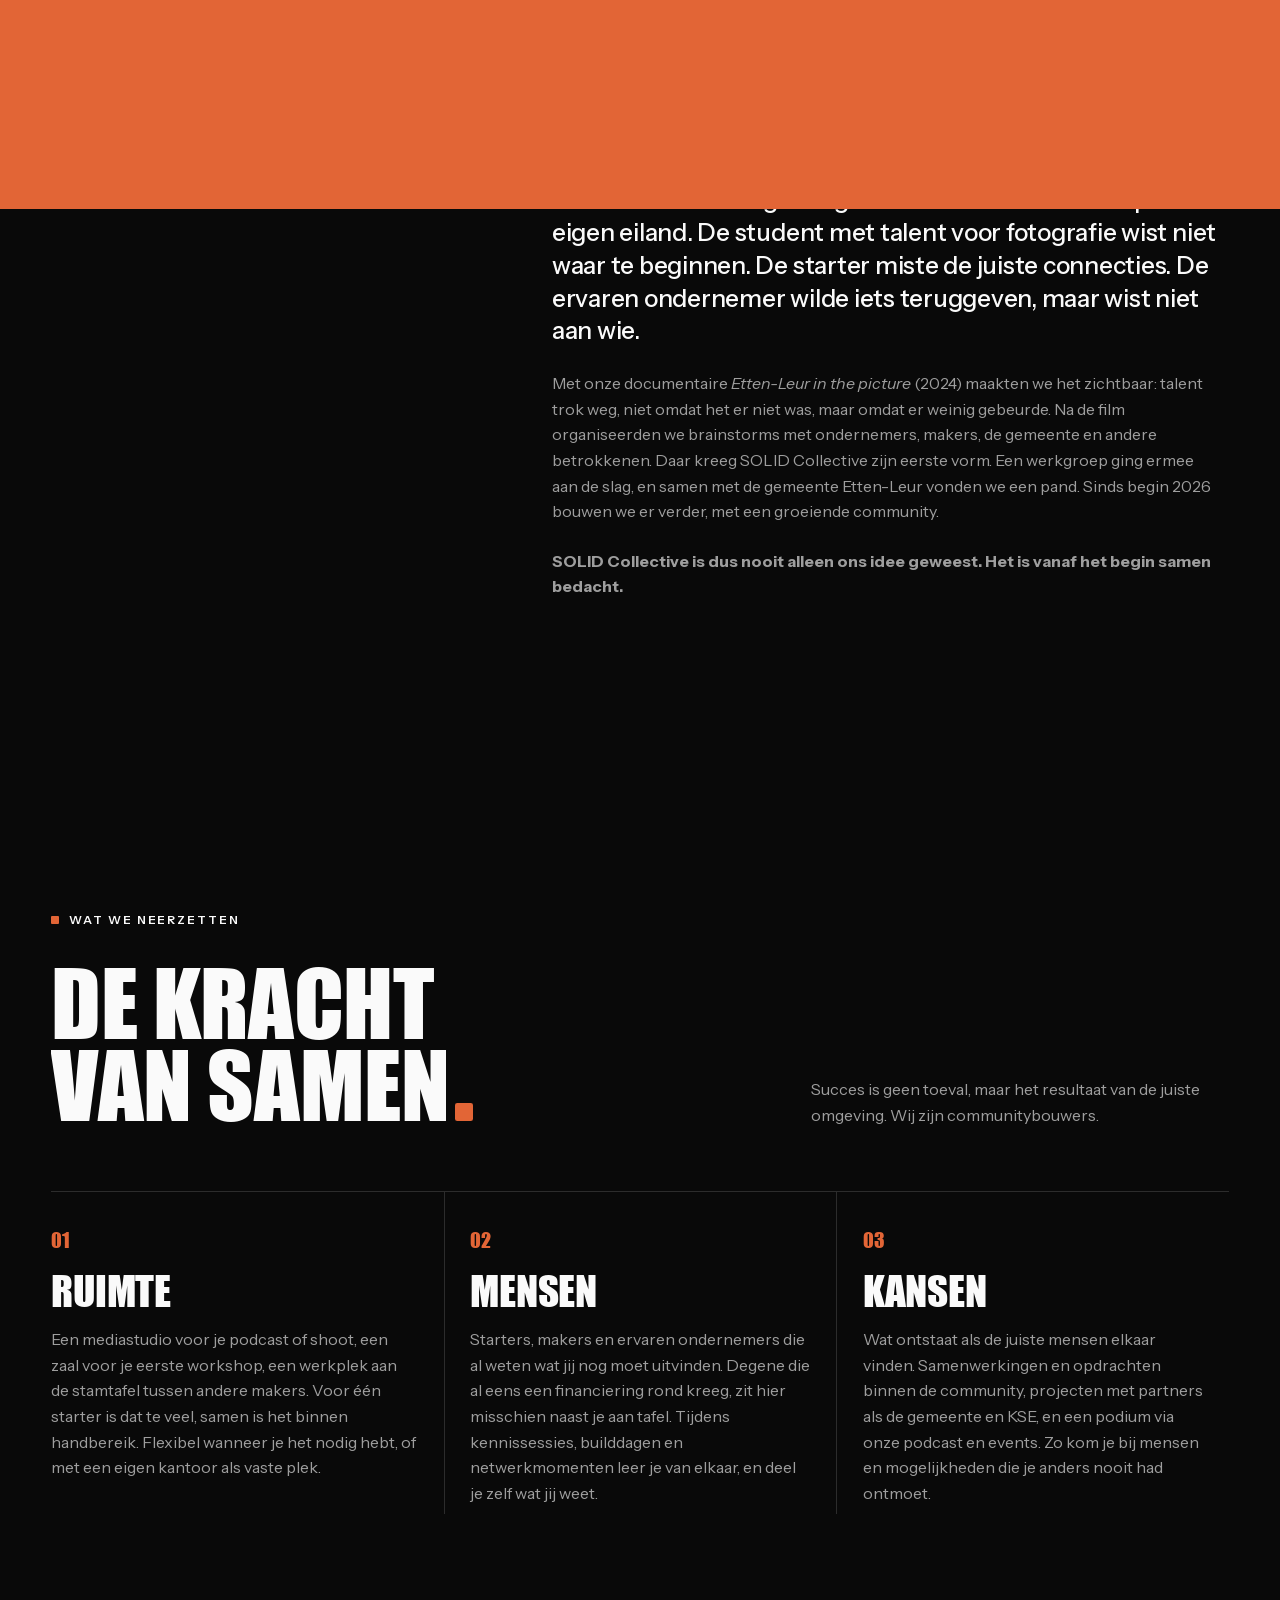
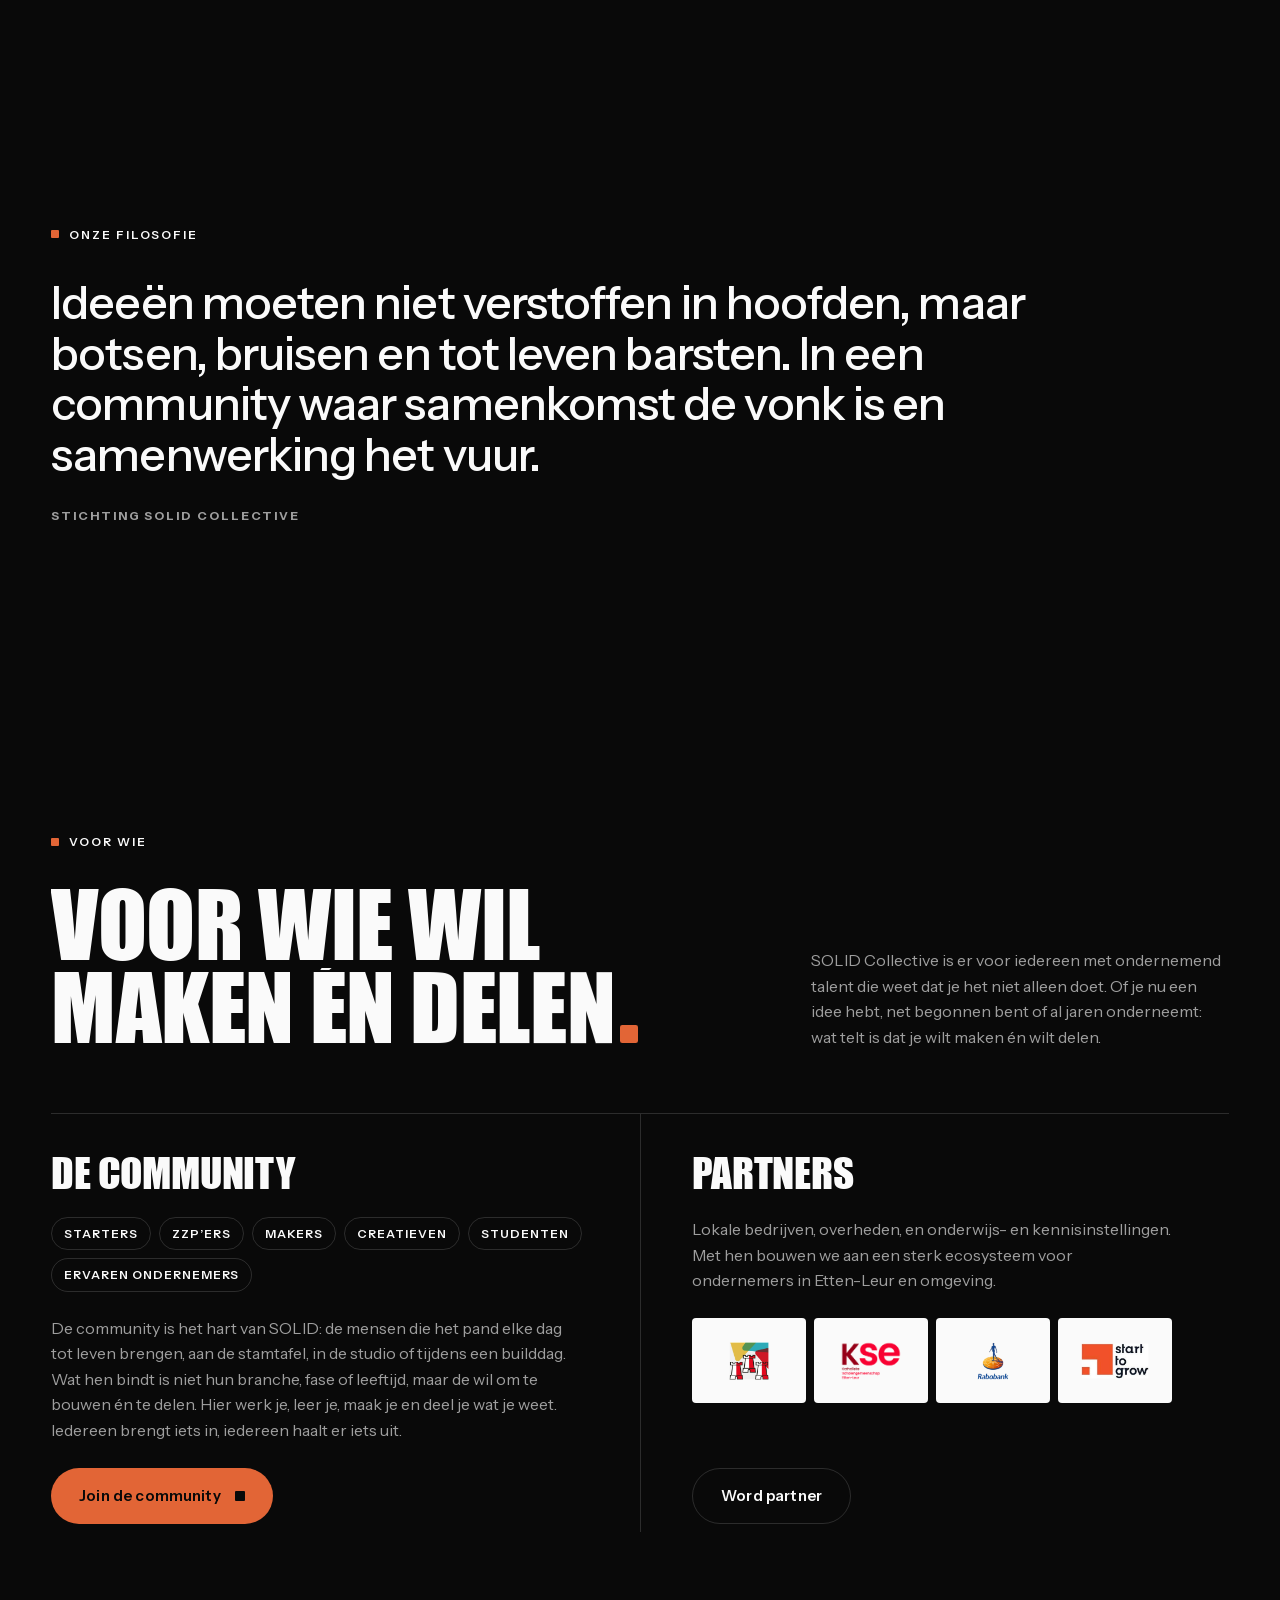
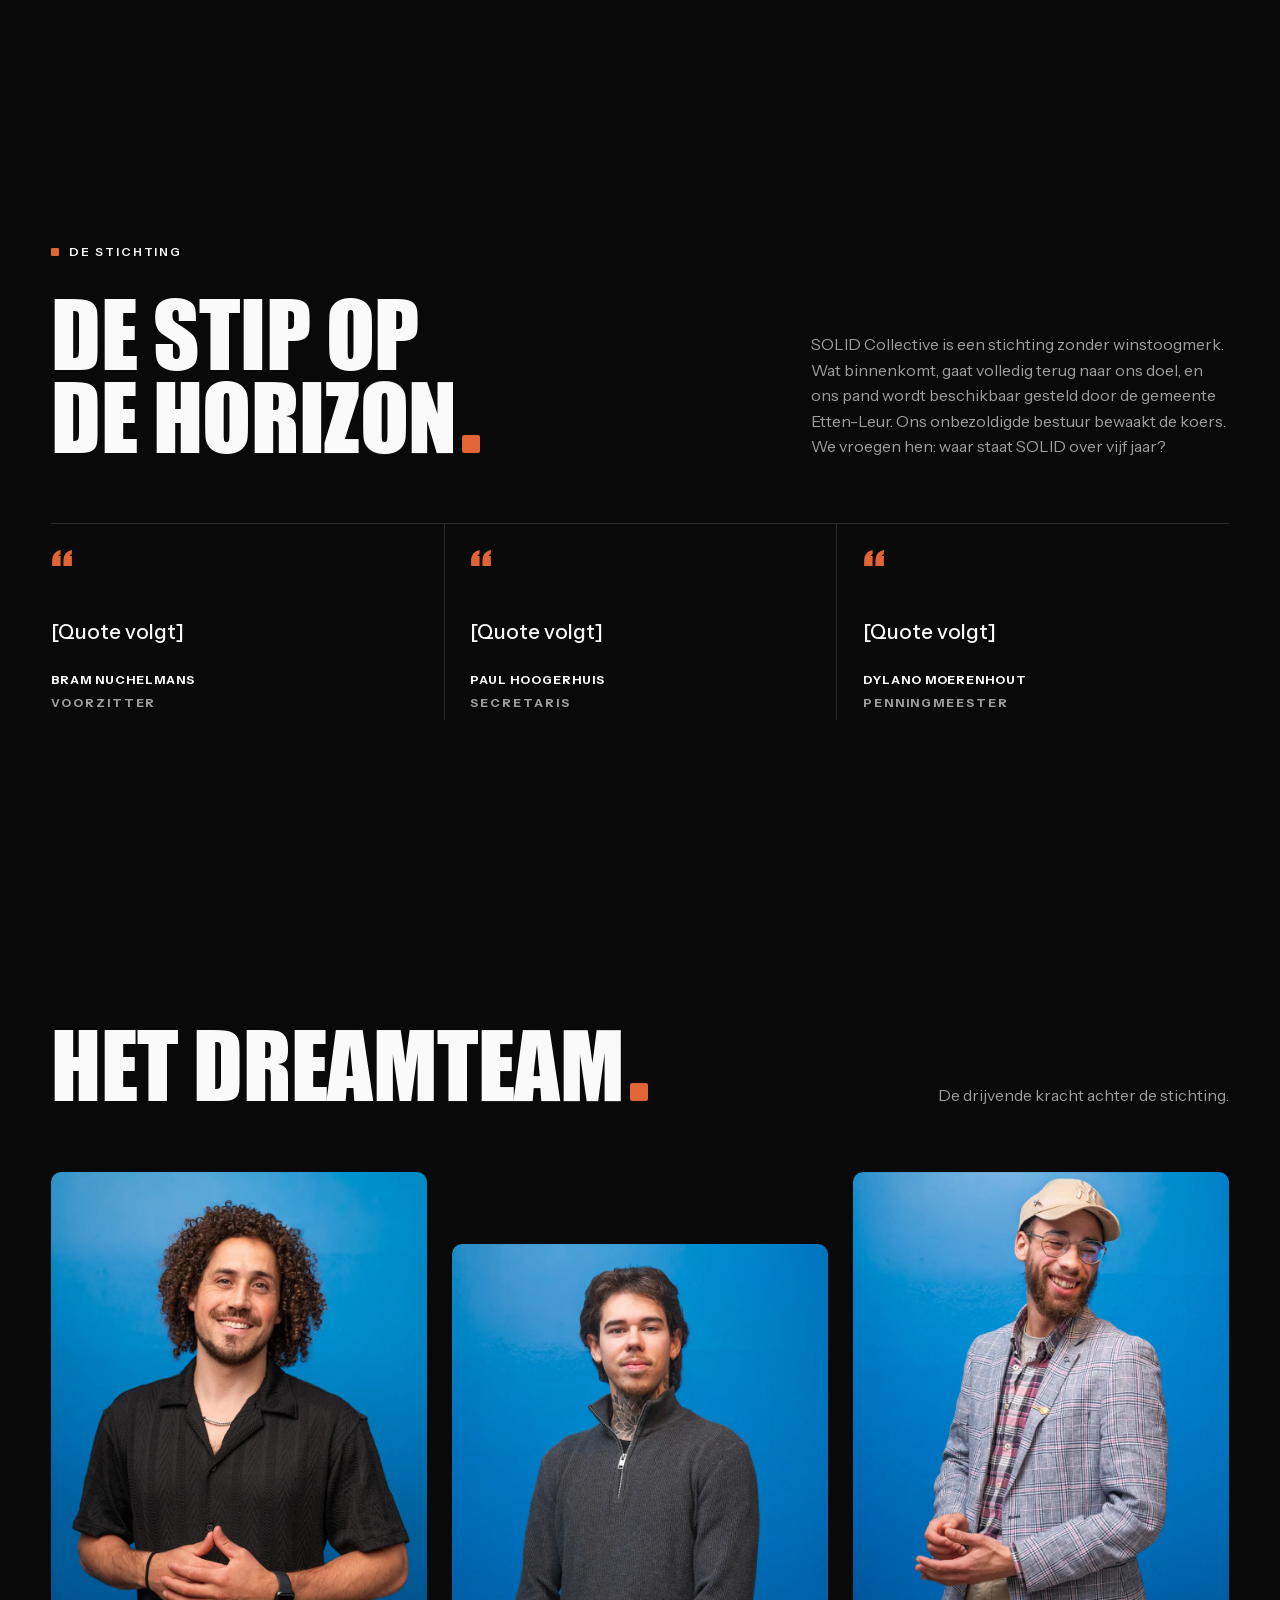
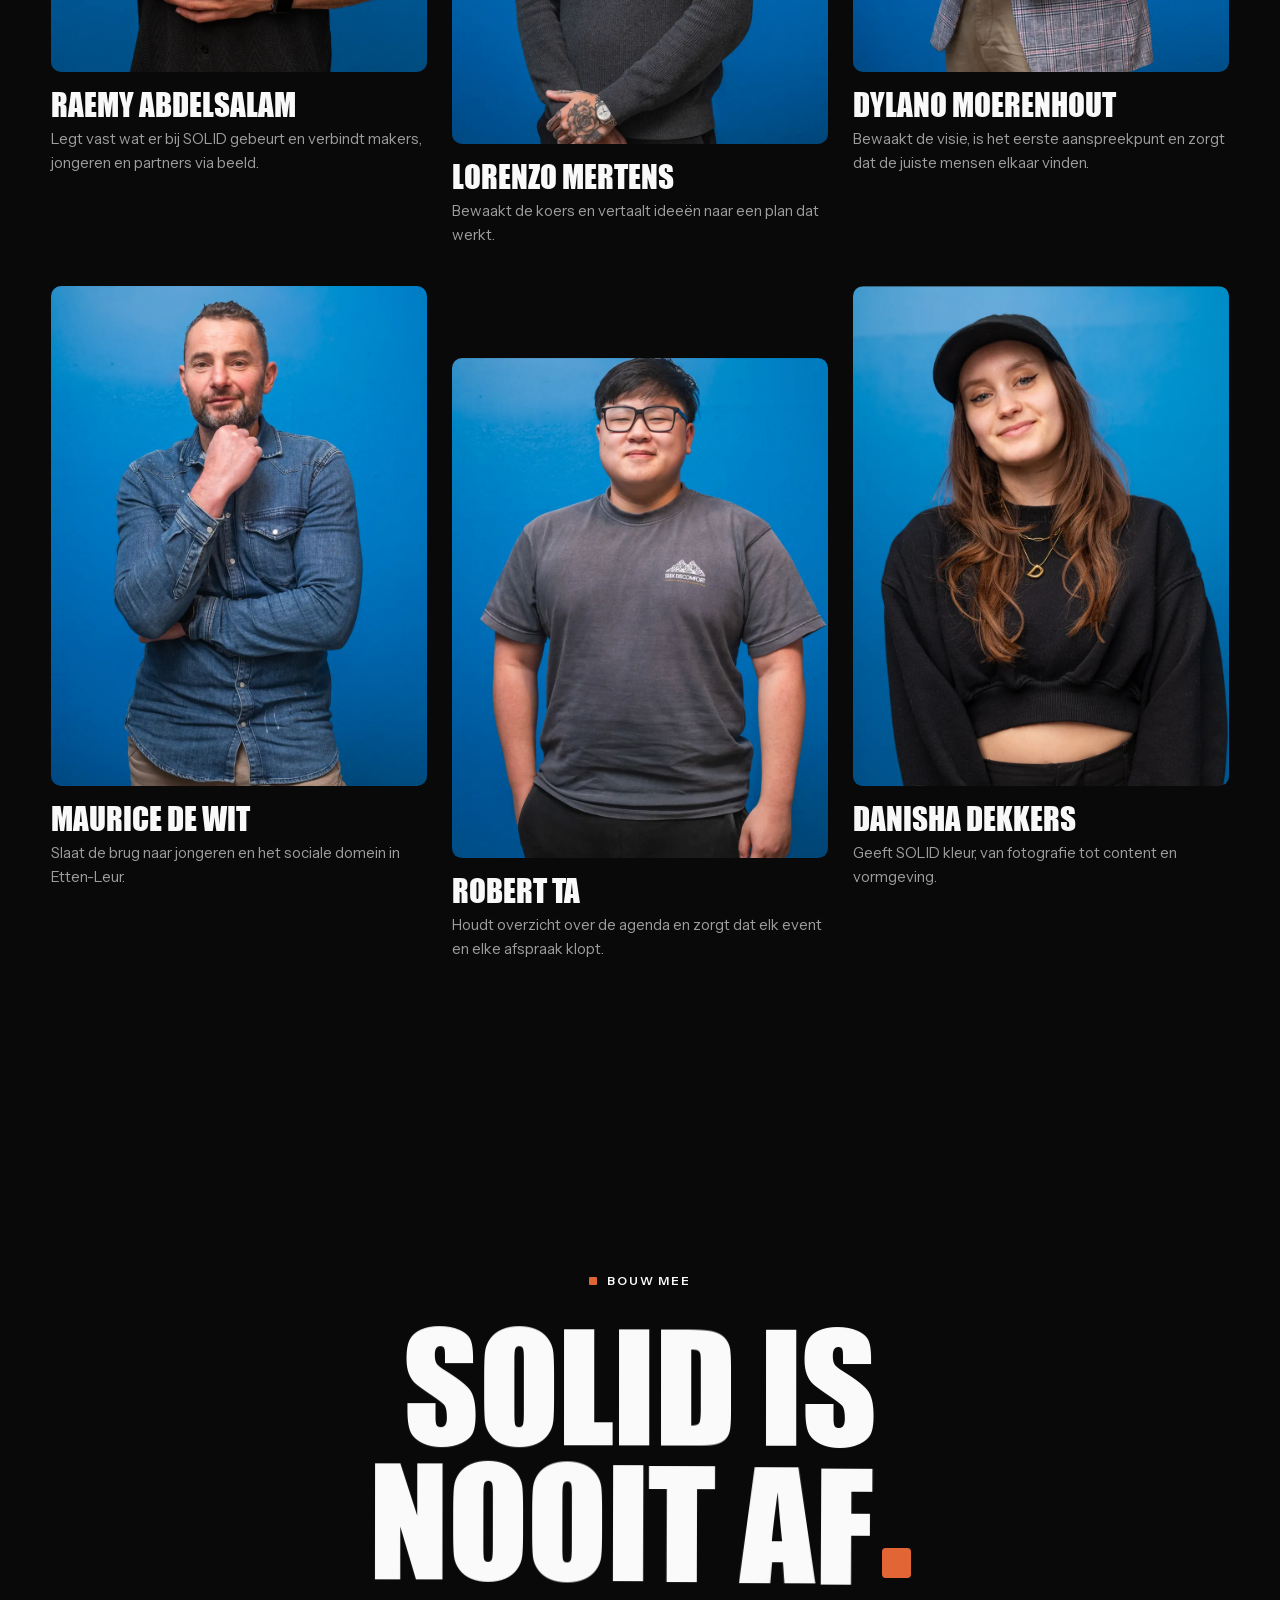
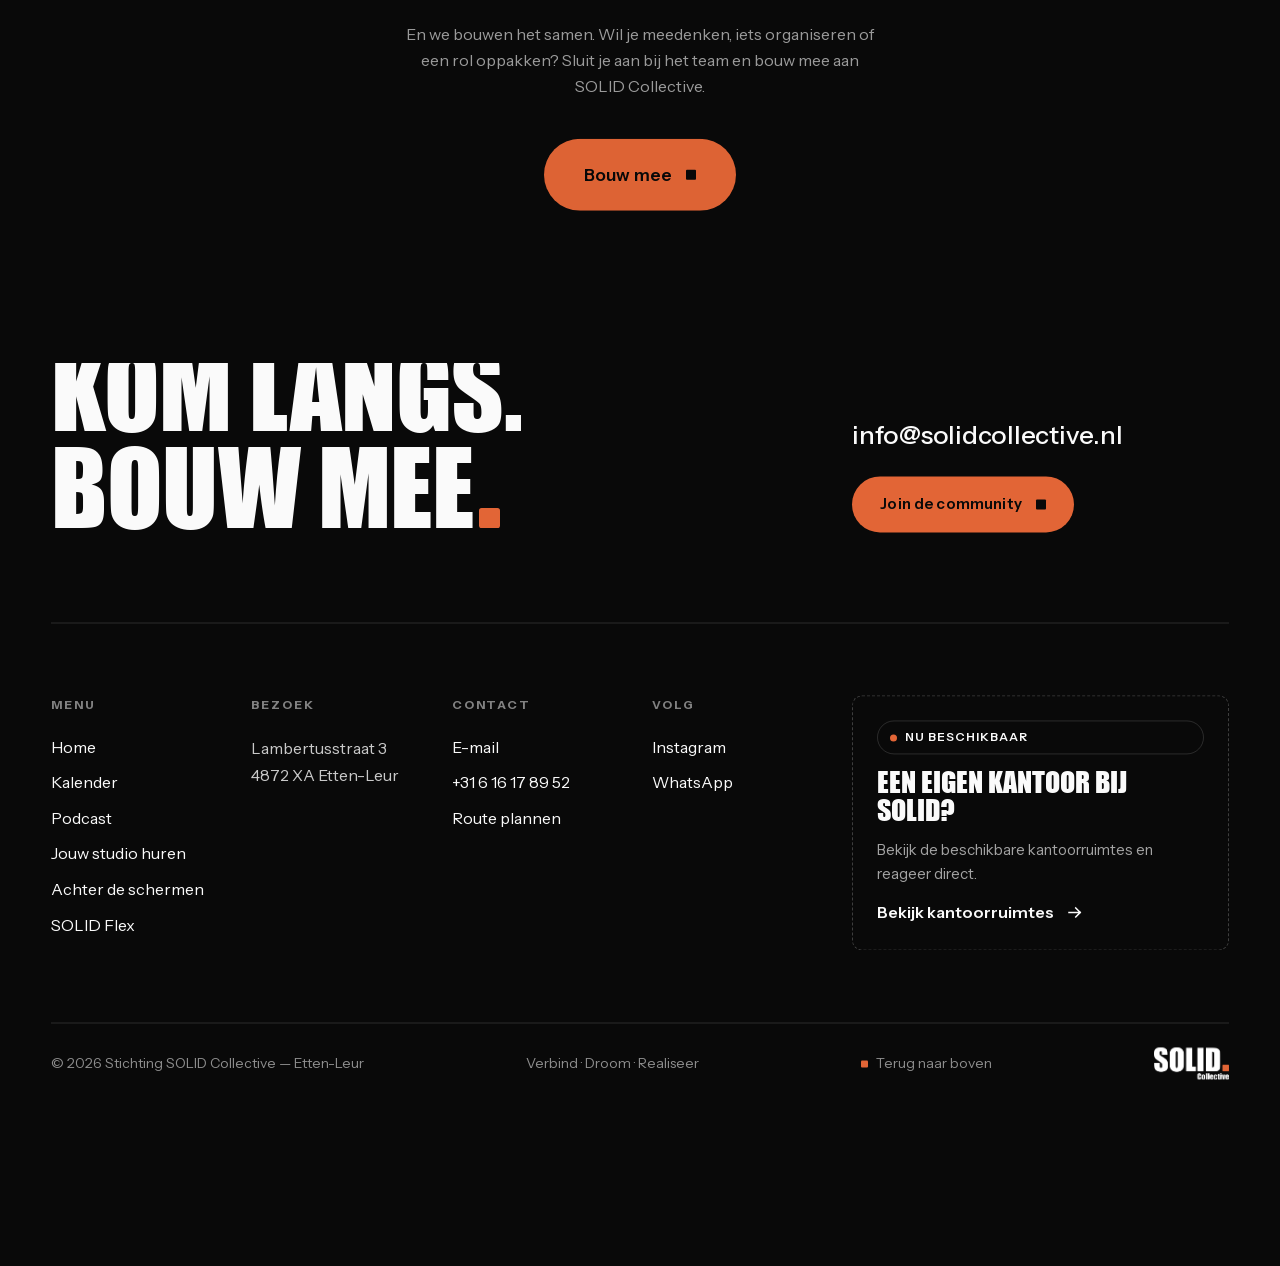
==== commit 6fa460ac: "Ons verhaal: Voor wie, bestuur, team-omschrijvingen en afsluitende CTA - Voor wie: community en part" ====
--- a/achter-de-schermen.html
+++ b/achter-de-schermen.html
@@ -124,7 +124,69 @@
     </div>
   </section>
 
+  <section class="section" data-theme="dark">
+    <div class="wrap">
+      <span class="label" data-reveal>Voor wie</span>
+      <div class="section-head" style="margin-top:32px">
+        <h2 class="display display--h2" data-split="chars">Voor wie wil<br>maken &eacute;n delen<span class="dot"></span></h2>
+        <p data-reveal>SOLID Collective is er voor iedereen met ondernemend talent die weet dat je het niet alleen doet. Of je nu een idee hebt, net begonnen bent of al jaren onderneemt: wat telt is dat je wilt maken &eacute;n wilt delen.</p>
+      </div>
+      <div class="duo">
+        <div class="duo__item" data-reveal>
+          <h3 class="display display--h3">De community</h3>
+          <div class="duo__tags">
+            <span class="pill">Starters</span><span class="pill">Zzp&rsquo;ers</span><span class="pill">Makers</span><span class="pill">Creatieven</span><span class="pill">Studenten</span><span class="pill">Ervaren ondernemers</span>
+          </div>
+          <p>De community is het hart van SOLID: de mensen die het pand elke dag tot leven brengen, aan de stamtafel, in de studio of tijdens een builddag. Wat hen bindt is niet hun branche, fase of leeftijd, maar de wil om te bouwen &eacute;n te delen. Hier werk je, leer je, maak je en deel je wat je weet. Iedereen brengt iets in, iedereen haalt er iets uit.</p>
+          <a class="btn btn--primary" href="https://chat.whatsapp.com/D6rDccdxVZB2Y5k4qvl4P9" target="_blank" rel="noopener"><span class="roll"><span data-text="Join de community">Join de community</span></span><span class="btn__icon" aria-hidden="true"></span></a>
+        </div>
+        <div class="duo__item" data-reveal="0.1">
+          <h3 class="display display--h3">Partners</h3>
+          <p>Lokale bedrijven, overheden, en onderwijs- en kennisinstellingen. Met hen bouwen we aan een sterk ecosysteem voor ondernemers in Etten-Leur en omgeving.</p>
+          <div class="logos">
+            <div class="logos__item"><img src="images/logos/partners/gemeente-etten-leur.webp" alt="Gemeente Etten-Leur" width="600" height="565" loading="lazy"></div>
+            <div class="logos__item"><img src="images/logos/partners/kse.webp" alt="KSE, Katholieke Scholengemeenschap Etten-Leur" width="600" height="385" loading="lazy"></div>
+            <div class="logos__item"><img src="images/logos/partners/rabobank.webp" alt="Rabobank" width="114" height="136" loading="lazy"></div>
+            <div class="logos__item"><img src="images/logos/partners/start-to-grow.webp" alt="Start to Grow" width="246" height="137" loading="lazy"></div>
+          </div>
+          <a class="btn btn--ghost" href="mailto:info@solidcollective.nl?subject=Partner%20worden"><span class="roll"><span data-text="Word partner">Word partner</span></span></a>
+        </div>
+      </div>
+    </div>
+  </section>
+
   <section class="section" data-theme="light">
+    <div class="wrap">
+      <span class="label" data-reveal>De stichting</span>
+      <div class="section-head" style="margin-top:32px">
+        <h2 class="display display--h2" data-split="chars">De stip op<br>de horizon<span class="dot"></span></h2>
+        <p data-reveal>SOLID Collective is een stichting zonder winstoogmerk. Wat binnenkomt, gaat volledig terug naar ons doel, en ons pand wordt beschikbaar gesteld door de gemeente Etten-Leur. Ons onbezoldigde bestuur bewaakt de koers. We vroegen hen: waar staat SOLID over vijf jaar?</p>
+      </div>
+      <!-- BESTUURSQUOTES — placeholder: vervang [Quote volgt] door de quote van elk bestuurslid -->
+      <div class="trio">
+        <div class="trio__item" data-reveal>
+          <blockquote class="board-quote">
+            <p>[Quote volgt]</p>
+            <cite><b>Bram Nuchelmans</b>Voorzitter</cite>
+          </blockquote>
+        </div>
+        <div class="trio__item" data-reveal="0.1">
+          <blockquote class="board-quote">
+            <p>[Quote volgt]</p>
+            <cite><b>Paul Hoogerhuis</b>Secretaris</cite>
+          </blockquote>
+        </div>
+        <div class="trio__item" data-reveal="0.2">
+          <blockquote class="board-quote">
+            <p>[Quote volgt]</p>
+            <cite><b>Dylano Moerenhout</b>Penningmeester</cite>
+          </blockquote>
+        </div>
+      </div>
+    </div>
+  </section>
+
+  <section class="section" data-theme="dark">
     <div class="wrap">
       <div class="section-head">
         <h2 class="display display--h2" data-split="chars">Het dreamteam<span class="dot"></span></h2>
@@ -134,48 +196,46 @@
         <article class="person" data-reveal="0.0">
           <div class="media"><img src="images/team/raemy-abdelsalam.webp" width="900" height="1350" alt="Portret van Raemy Abdelsalam" loading="lazy" style="object-position:50% 20%"></div>
           <h3>Raemy Abdelsalam</h3>
-          <p>Beeldend Verbinder</p>
+          <p>Legt vast wat er bij SOLID gebeurt en verbindt makers, jongeren en partners via beeld.</p>
         </article>
         <article class="person" data-reveal="0.1">
           <div class="media"><img src="images/team/lorenzo-mertens.webp" width="900" height="1350" alt="Portret van Lorenzo Mertens" loading="lazy" style="object-position:50% 20%"></div>
           <h3>Lorenzo Mertens</h3>
-          <p>Master Strategist</p>
+          <p>Bewaakt de koers en vertaalt idee&euml;n naar een plan dat werkt.</p>
         </article>
         <article class="person" data-reveal="0.2">
           <div class="media"><img src="images/team/dylano-moerenhout.webp" width="900" height="1350" alt="Portret van Dylano Moerenhout" loading="lazy" style="object-position:50% 20%"></div>
           <h3>Dylano Moerenhout</h3>
-          <p>Community Manager</p>
+          <p>Bewaakt de visie, is het eerste aanspreekpunt en zorgt dat de juiste mensen elkaar vinden.</p>
         </article>
         <article class="person" data-reveal="0.0">
           <div class="media"><img src="images/team/maurice-de-wit.webp" width="900" height="1350" alt="Portret van Maurice de Wit" loading="lazy" style="object-position:50% 20%"></div>
           <h3>Maurice de Wit</h3>
-          <p>Sociaal Werker</p>
+          <p>Slaat de brug naar jongeren en het sociale domein in Etten-Leur.</p>
         </article>
         <article class="person" data-reveal="0.1">
           <div class="media"><img src="images/team/robert-ta.webp" width="900" height="1350" alt="Portret van Robert Ta" loading="lazy" style="object-position:50% 20%"></div>
           <h3>Robert Ta</h3>
-          <p>Chief Planner</p>
+          <p>Houdt overzicht over de agenda en zorgt dat elk event en elke afspraak klopt.</p>
         </article>
         <article class="person" data-reveal="0.2">
           <div class="media"><img src="images/team/danisha-dekkers.webp" width="900" height="1350" alt="Portret van Danisha Dekkers" loading="lazy" style="object-position:50% 20%"></div>
           <h3>Danisha Dekkers</h3>
-          <p>All-round Creative</p>
-        </article>
-      </div>
-    </div>
-  </section>
-
-  <section data-theme="dark">
-    <a class="next" href="solid-flex.html">
-      <div class="wrap">
-        <span class="label">Volgende hoofdstuk &mdash; 05</span>
-        <div class="next__row">
-          <span class="display next__title">SOLID Flex</span>
-          <svg class="next__arrow" viewBox="0 0 24 24" fill="none" aria-hidden="true"><path d="M5 12h13m0 0-6-6m6 6-6 6" stroke="currentColor" stroke-width="1.6" stroke-linecap="square"/></svg>
-        </div>
-      </div>
-    </a>
-  </section>
+          <p>Geeft SOLID kleur, van fotografie tot content en vormgeving.</p>
+        </article>
+      </div>
+    </div>
+  </section>
+
+  <section class="section community" data-theme="orange">
+    <div class="wrap">
+      <span class="label" data-reveal>Bouw mee</span>
+      <h2 class="display community__title" data-split="chars" style="margin-top:32px">SOLID is<br>nooit af<span class="dot"></span></h2>
+      <p data-reveal>En we bouwen het samen. Wil je meedenken, iets organiseren of een rol oppakken? Sluit je aan bij het team en bouw mee aan SOLID Collective.</p>
+      <a class="btn btn--primary btn--xl" href="mailto:info@solidcollective.nl?subject=Ik%20wil%20meebouwen" data-magnetic data-reveal><span class="roll"><span data-text="Bouw mee">Bouw mee</span></span><span class="btn__icon" aria-hidden="true"></span></a>
+    </div>
+  </section>
+
 </main>
 
 <footer class="footer" id="contact" data-footer>
--- a/css/style.css
+++ b/css/style.css
@@ -1135,6 +1135,41 @@
 .trio__num { font-family: var(--font-display); font-size: 1.25rem; color: var(--accent-text); }
 .trio__item p { color: var(--muted); }
 
+/* Duo: twee kanten naast elkaar (Voor wie) */
+.duo {
+  display: grid;
+  grid-template-columns: repeat(2, minmax(0, 1fr));
+  border-top: 1px solid var(--line);
+}
+.duo__item {
+  padding: 40px clamp(24px, 4vw, 64px) 8px 0;
+  display: flex;
+  flex-direction: column;
+  align-items: flex-start;
+  gap: 24px;
+}
+.duo__item + .duo__item { padding-left: clamp(24px, 4vw, 64px); border-left: 1px solid var(--line); }
+.duo__item p { color: var(--muted); max-width: 48ch; }
+.duo__item .btn { margin-top: auto; }
+.duo__tags { display: flex; flex-wrap: wrap; gap: 8px; }
+.logos {
+  display: grid;
+  grid-template-columns: repeat(4, minmax(0, 1fr));
+  gap: 8px;
+  width: 100%;
+  max-width: 480px;
+}
+/* Witte tegels: partnerlogo's zijn in eigen kleuren en soms met witte achtergrond */
+.logos__item {
+  display: grid;
+  place-items: center;
+  aspect-ratio: 4 / 3;
+  padding: 10px;
+  background: var(--white);
+  border-radius: var(--radius-sm);
+}
+.logos__item img { max-width: 100%; max-height: 40px; width: auto; height: auto; object-fit: contain; }
+
 /* Rows: agenda, afleveringen, tarieven */
 .filters { display: flex; flex-wrap: wrap; gap: 8px; margin-bottom: 32px; }
 .filter {
@@ -1232,6 +1267,13 @@
   font-weight: 500;
   max-width: 22em;
 }
+/* Bestuursquotes: in een .trio, zonder foto */
+.board-quote { margin: 0; display: flex; flex-direction: column; gap: 24px; height: 100%; }
+.board-quote::before { content: "\201C"; font-family: var(--font-display); font-size: 4rem; line-height: .6; color: var(--orange); }
+.board-quote p { color: var(--fg) !important; font-size: clamp(1.125rem, 1.6vw, 1.375rem); line-height: 1.35; font-weight: 500; }
+.board-quote cite { margin-top: auto; font-style: normal; font-size: var(--fs-label); font-weight: 700; letter-spacing: .16em; text-transform: uppercase; color: var(--muted); }
+.board-quote cite b { display: block; color: var(--fg); letter-spacing: .08em; margin-bottom: 4px; }
+
 .quote cite { display: block; margin-top: 28px; font-style: normal; font-size: var(--fs-label); font-weight: 700; letter-spacing: .16em; text-transform: uppercase; color: var(--muted); }
 
 /* Stats */
@@ -1423,6 +1465,9 @@
   .pricing { grid-template-columns: 1fr; }
   .trio__item + .trio__item,
   .plan + .plan { padding-left: 0; border-left: 0; border-top: 1px solid var(--line); }
+  .duo { grid-template-columns: 1fr; }
+  .duo__item { padding-right: 0; padding-bottom: 40px; }
+  .duo__item + .duo__item { padding-left: 0; border-left: 0; border-top: 1px solid var(--line); }
 
   .team { grid-template-columns: repeat(2, minmax(0, 1fr)); }
   .person:nth-child(3n + 2) { margin-top: 0; }
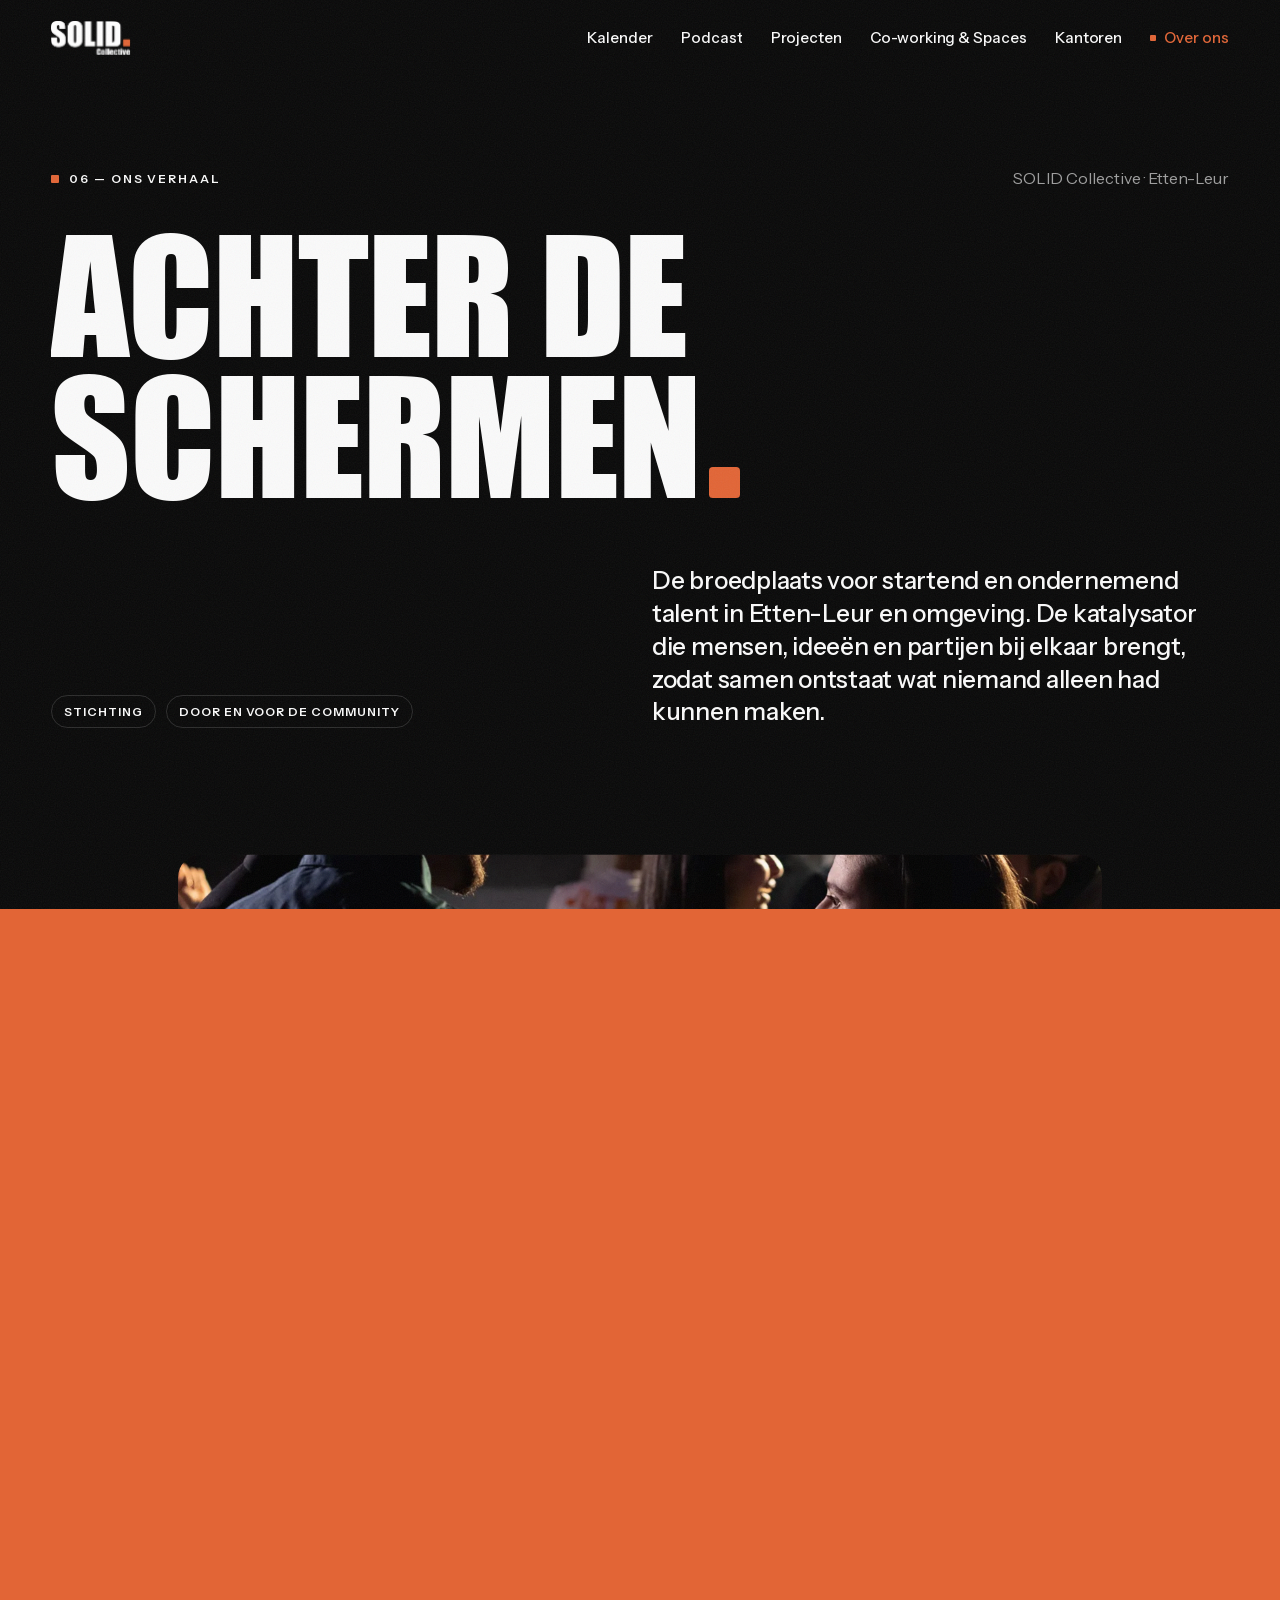
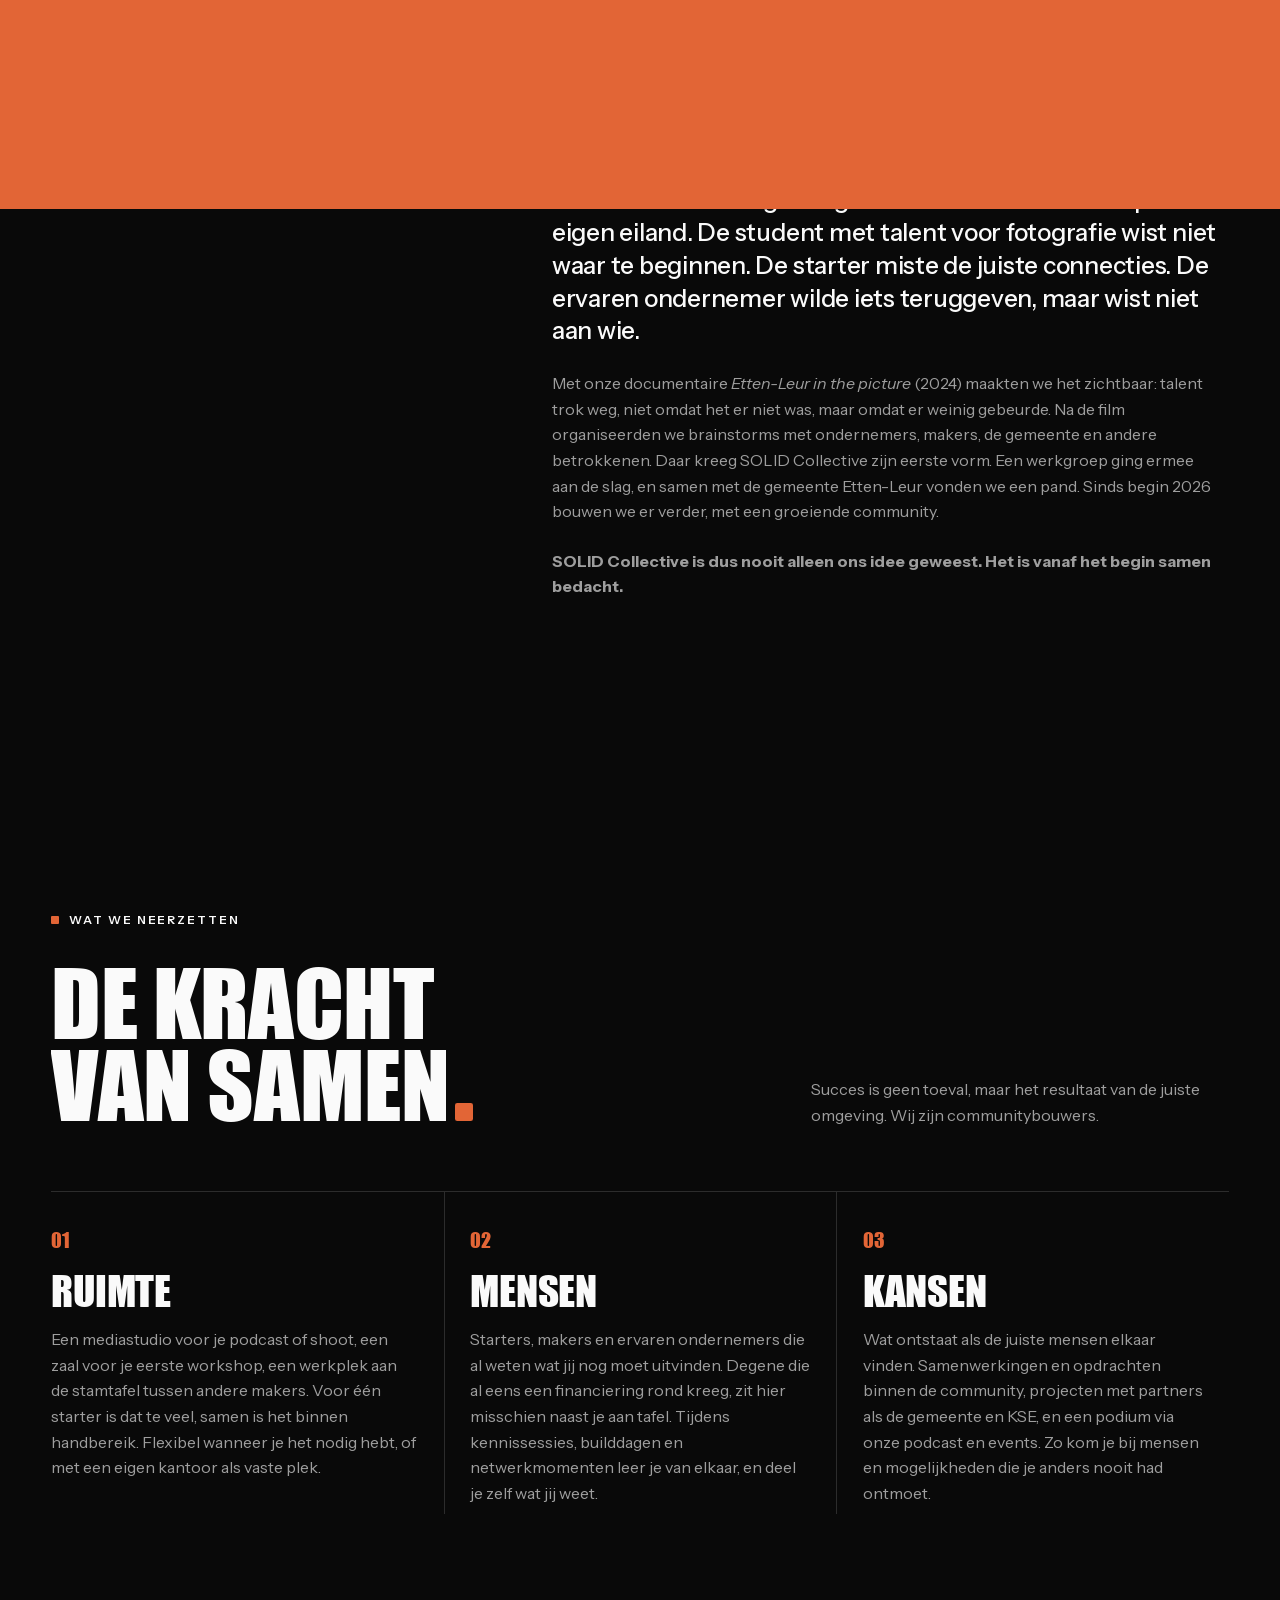
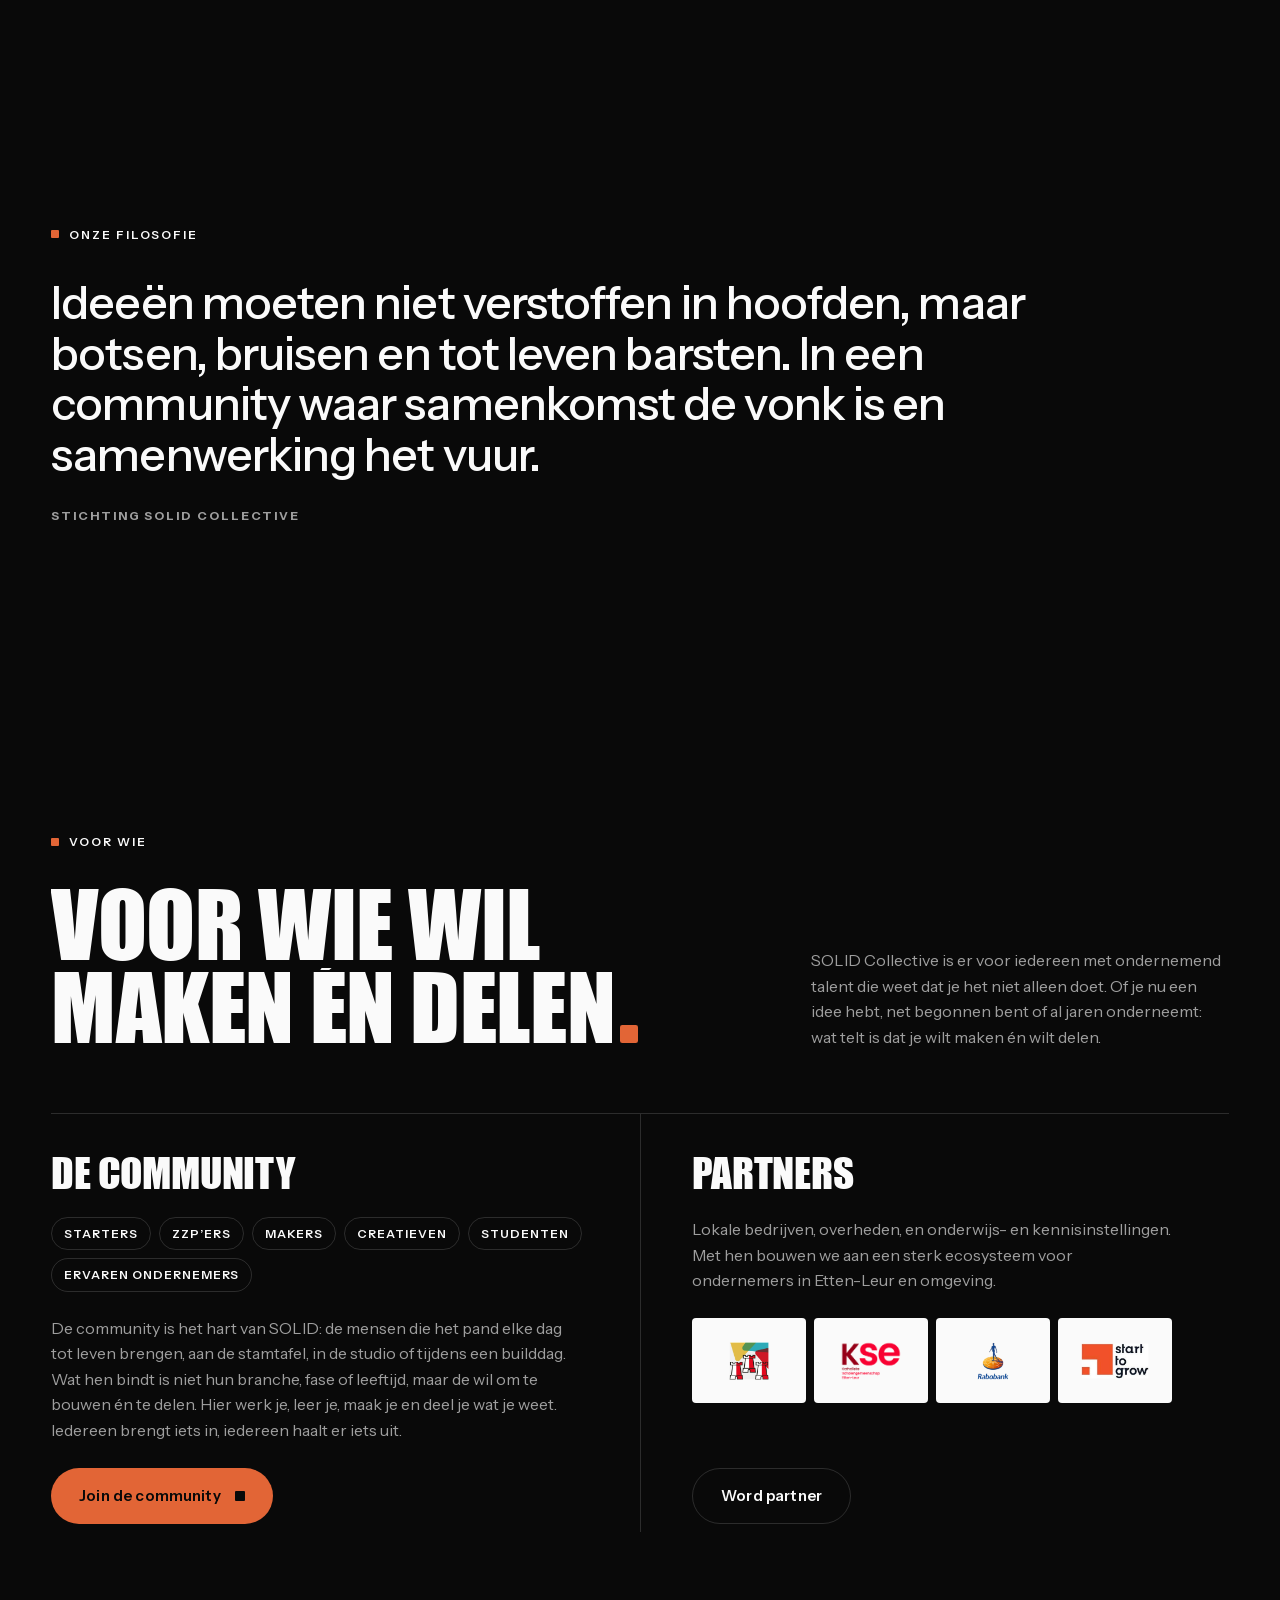
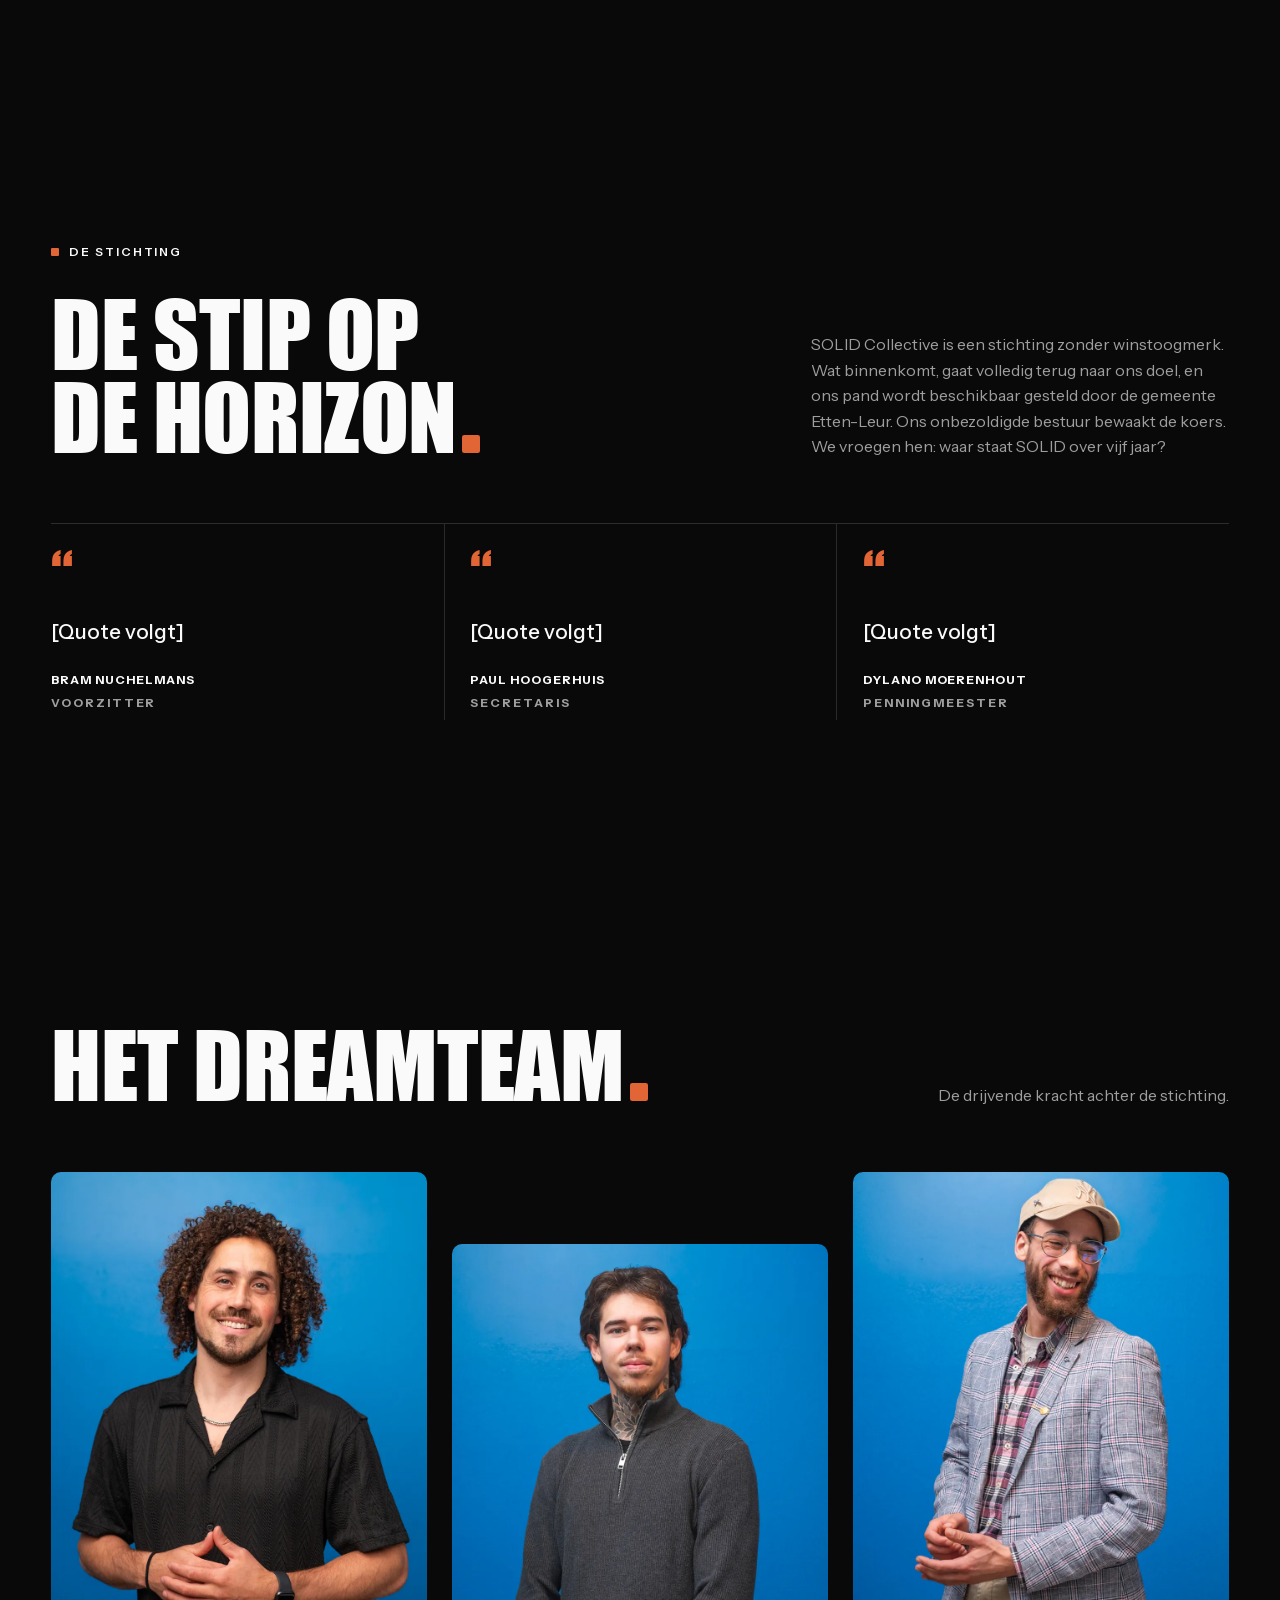
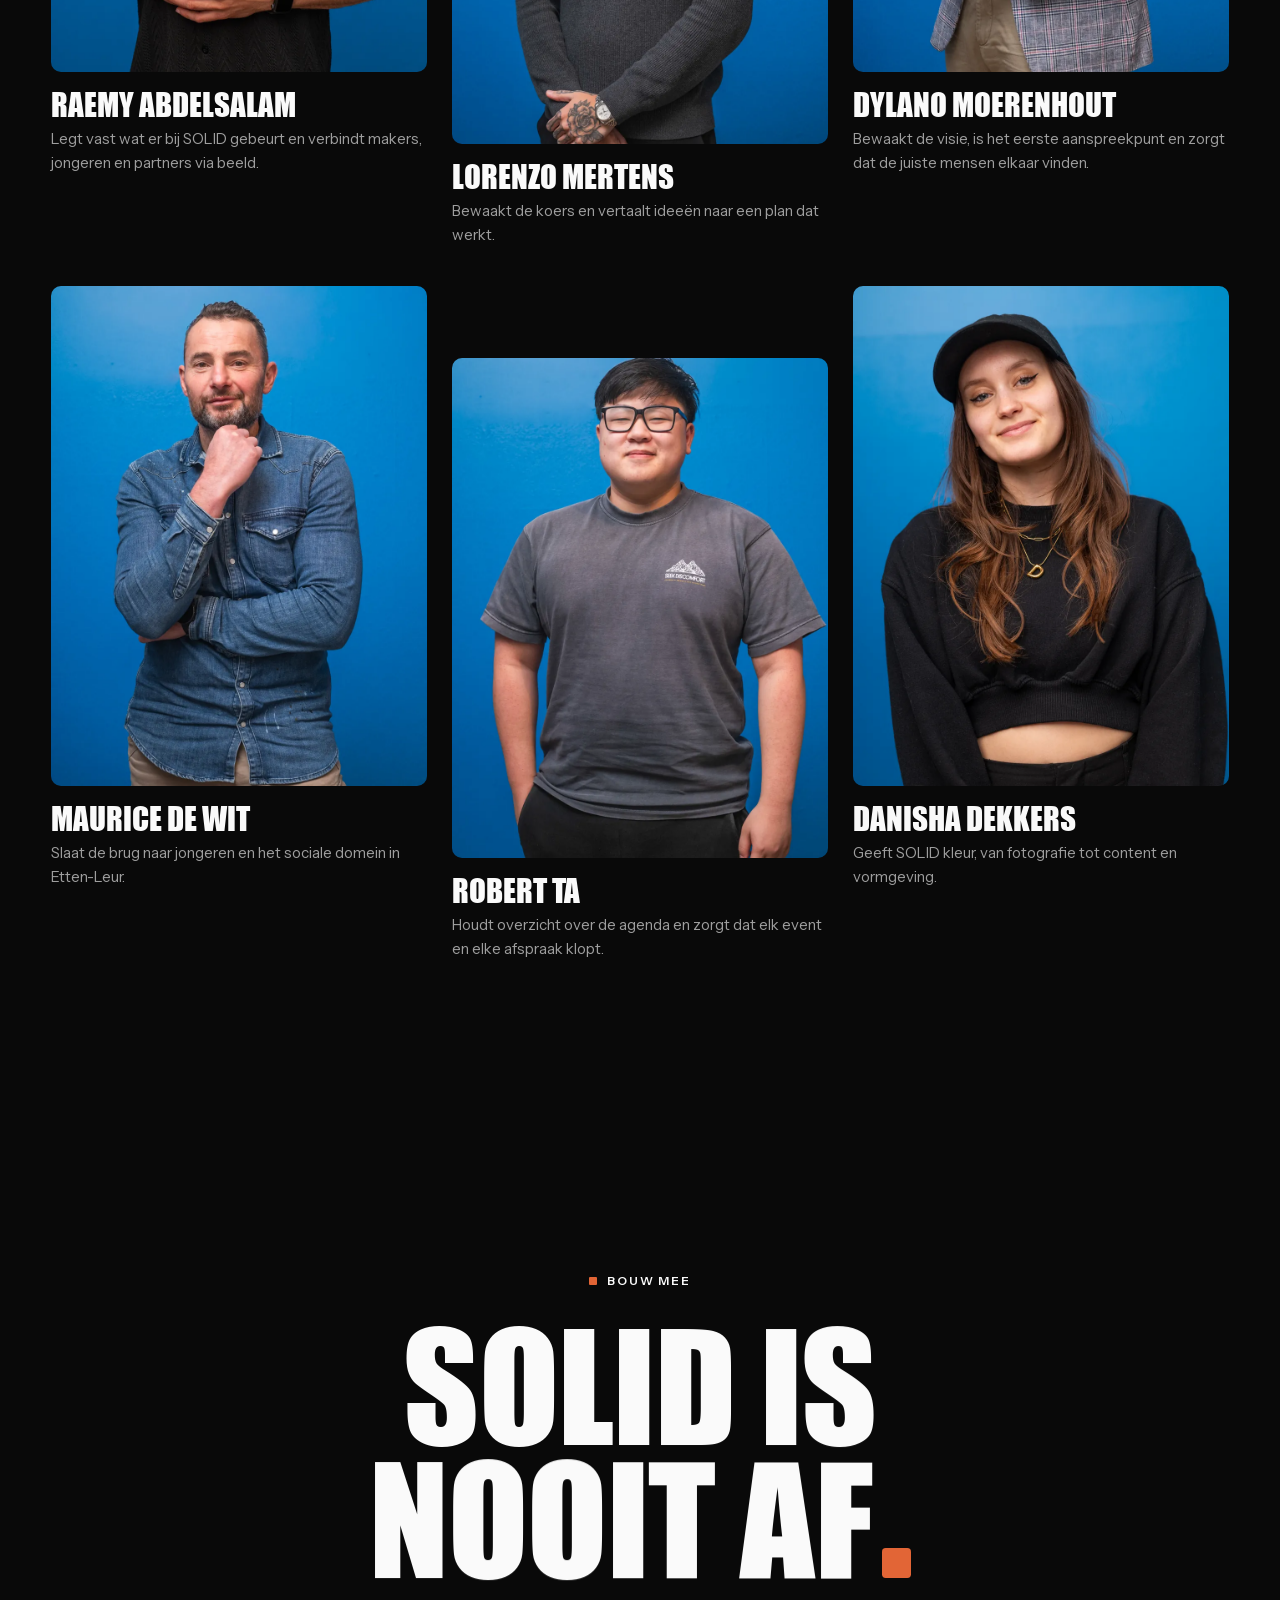
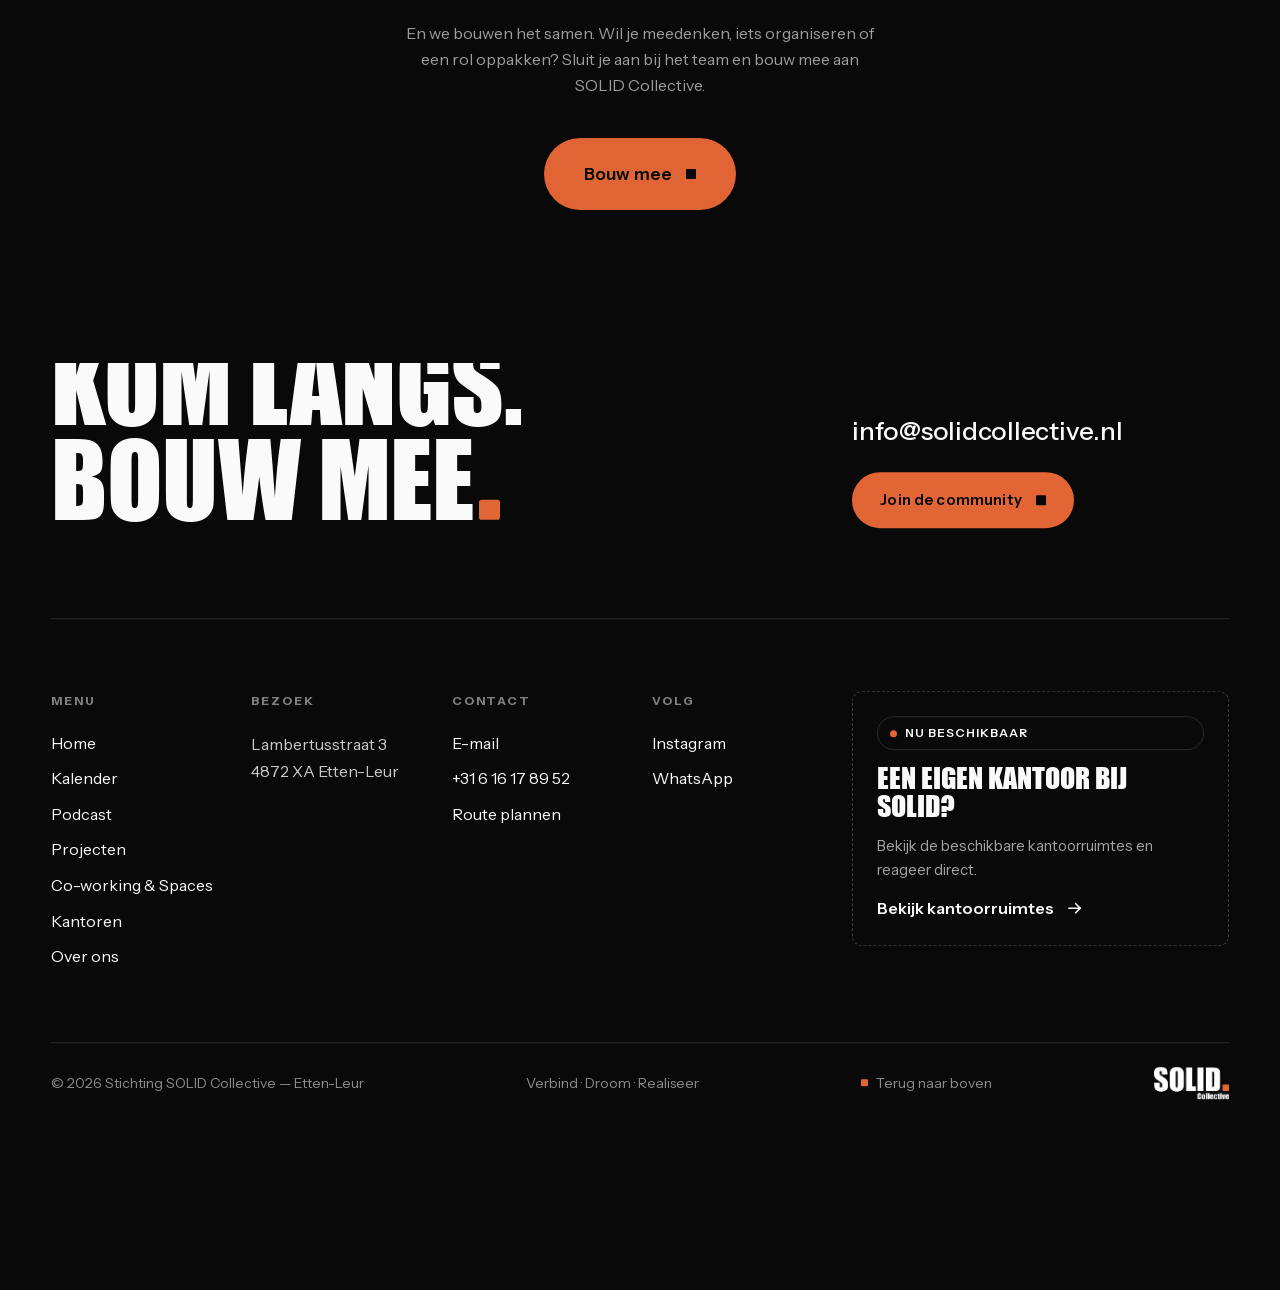
==== commit 03f1fe9b: "Nieuwe pagina SOLID Impact en menu met nieuwe namen - projecten.html: hero, Hoe we werken, vier proj" ====
--- a/achter-de-schermen.html
+++ b/achter-de-schermen.html
@@ -40,9 +40,10 @@
     <ul class="nav__list">
         <li><a class="nav__link" href="kalender.html"><span class="roll"><span data-text="Kalender">Kalender</span></span></a></li>
         <li><a class="nav__link" href="podcast.html"><span class="roll"><span data-text="Podcast">Podcast</span></span></a></li>
-        <li><a class="nav__link" href="studio-huren.html"><span class="roll"><span data-text="Jouw studio huren">Jouw studio huren</span></span></a></li>
-        <li><a class="nav__link" href="achter-de-schermen.html" aria-current="page"><span class="roll"><span data-text="Achter de schermen">Achter de schermen</span></span></a></li>
-        <li><a class="nav__link" href="solid-flex.html"><span class="roll"><span data-text="SOLID Flex">SOLID Flex</span></span></a></li>
+        <li><a class="nav__link" href="projecten.html"><span class="roll"><span data-text="Projecten">Projecten</span></span></a></li>
+        <li><a class="nav__link" href="solid-flex.html"><span class="roll"><span data-text="Co-working &amp; Spaces">Co-working &amp; Spaces</span></span></a></li>
+        <li><a class="nav__link" href="studio-huren.html"><span class="roll"><span data-text="Kantoren">Kantoren</span></span></a></li>
+        <li><a class="nav__link" href="achter-de-schermen.html" aria-current="page"><span class="roll"><span data-text="Over ons">Over ons</span></span></a></li>
     </ul>
   </nav>
   <button class="menu-btn" type="button" aria-expanded="false" aria-controls="menu">
@@ -56,9 +57,10 @@
       <li class="menu__item"><a class="menu__link" href="index.html" data-title="Home"><sup>00</sup>Home</a></li>
       <li class="menu__item"><a class="menu__link" href="kalender.html"><sup>01</sup>Kalender</a></li>
       <li class="menu__item"><a class="menu__link" href="podcast.html"><sup>02</sup>Podcast</a></li>
-      <li class="menu__item"><a class="menu__link" href="studio-huren.html"><sup>03</sup>Jouw studio huren</a></li>
-      <li class="menu__item"><a class="menu__link" href="achter-de-schermen.html" aria-current="page"><sup>04</sup>Achter de schermen</a></li>
-      <li class="menu__item"><a class="menu__link" href="solid-flex.html"><sup>05</sup>SOLID Flex</a></li>
+      <li class="menu__item"><a class="menu__link" href="projecten.html"><sup>03</sup>Projecten</a></li>
+      <li class="menu__item"><a class="menu__link" href="solid-flex.html"><sup>04</sup>Co-working &amp; Spaces</a></li>
+      <li class="menu__item"><a class="menu__link" href="studio-huren.html"><sup>05</sup>Kantoren</a></li>
+      <li class="menu__item"><a class="menu__link" href="achter-de-schermen.html" aria-current="page"><sup>06</sup>Over ons</a></li>
     </ul>
   </nav>
   <div class="menu__foot">
@@ -71,7 +73,7 @@
   <section class="page-hero" data-theme="dark" data-intro>
     <div class="wrap">
       <div class="page-hero__meta">
-        <span class="label" data-reveal>04 &mdash; Ons verhaal</span>
+        <span class="label" data-reveal>06 &mdash; Ons verhaal</span>
         <span class="muted" data-reveal>SOLID Collective &middot; Etten-Leur</span>
       </div>
       <h1 class="display page-hero__title" data-split="chars">Achter de<br>schermen<span class="dot"></span></h1>
@@ -257,9 +259,10 @@
           <li><a class="underline-link" href="index.html" data-title="Home">Home</a></li>
           <li><a class="underline-link" href="kalender.html">Kalender</a></li>
           <li><a class="underline-link" href="podcast.html">Podcast</a></li>
-          <li><a class="underline-link" href="studio-huren.html">Jouw studio huren</a></li>
-          <li><a class="underline-link" href="achter-de-schermen.html">Achter de schermen</a></li>
-          <li><a class="underline-link" href="solid-flex.html">SOLID Flex</a></li>
+          <li><a class="underline-link" href="projecten.html">Projecten</a></li>
+          <li><a class="underline-link" href="solid-flex.html">Co-working &amp; Spaces</a></li>
+          <li><a class="underline-link" href="studio-huren.html">Kantoren</a></li>
+          <li><a class="underline-link" href="achter-de-schermen.html">Over ons</a></li>
           </ul>
         </div>
         <div class="footer__col">
@@ -287,7 +290,7 @@
             <span class="pill pill--live">Nu beschikbaar</span>
             <h3>Een eigen kantoor bij SOLID?</h3>
             <p>Bekijk de beschikbare kantoorruimtes en reageer direct.</p>
-            <a class="arrow-link" href="studio-huren.html#kantoren" data-title="Jouw studio huren">Bekijk kantoorruimtes <svg viewBox="0 0 24 24" fill="none" aria-hidden="true"><path d="M4 12h15m0 0-6-6m6 6-6 6" stroke="currentColor" stroke-width="2" stroke-linecap="square"/></svg></a>
+            <a class="arrow-link" href="studio-huren.html#kantoren" data-title="Kantoren">Bekijk kantoorruimtes <svg viewBox="0 0 24 24" fill="none" aria-hidden="true"><path d="M4 12h15m0 0-6-6m6 6-6 6" stroke="currentColor" stroke-width="2" stroke-linecap="square"/></svg></a>
           </div>
         </div>
       </div>
--- a/css/style.css
+++ b/css/style.css
@@ -1245,6 +1245,127 @@
 .plan li::before { content: ""; width: 6px; height: 6px; margin-top: .6em; background: var(--accent); border-radius: 1px; flex-shrink: 0; }
 .plan--featured .plan__price { color: var(--accent-text); }
 .note { margin-top: 24px; font-size: var(--fs-small); color: var(--muted); }
+.pricing--duo { grid-template-columns: repeat(2, minmax(0, 1fr)); }
+.plan > p { color: var(--muted); max-width: 40ch; }
+.plan > .btn, .plan > .arrow-link { margin-top: auto; align-self: flex-start; }
+
+/* Membership: prijs + knop in het abonnementsblok (Flex) */
+.membership {
+  display: flex;
+  flex-wrap: wrap;
+  align-items: center;
+  gap: 24px 40px;
+  padding-top: 32px;
+  border-top: 1px solid var(--line);
+}
+.membership__price { font-family: var(--font-display); font-size: clamp(3rem, 5vw, 5rem); line-height: .9; color: var(--accent-text); }
+.membership__price small { display: block; margin-top: 10px; font-family: var(--font-body); font-size: 1rem; color: var(--muted); }
+.membership__parts { display: flex; flex-wrap: wrap; gap: 16px 40px; }
+
+/* Gallery: een grote foto met twee kleinere ernaast (Flex co-working) */
+.gallery {
+  display: grid;
+  grid-template-columns: minmax(0, 7fr) minmax(0, 5fr);
+  gap: clamp(12px, 1.5vw, 24px);
+}
+.gallery > .media { aspect-ratio: 3 / 2; }
+.gallery .media > :not(.space__badge) { transition: transform 1s var(--ease-out); }
+.gallery .media:hover > :not(.space__badge) { transform: scale(1.04); }
+.gallery > .gallery__main { grid-row: 1 / span 2; aspect-ratio: auto; }
+
+/* Spaces: ruimtes met foto, drie per rij (Flex) */
+.spaces {
+  display: grid;
+  grid-template-columns: repeat(3, minmax(0, 1fr));
+  gap: clamp(40px, 6vh, 72px) clamp(16px, 2vw, 32px);
+}
+.space { display: flex; flex-direction: column; align-items: flex-start; }
+.space .media { width: 100%; aspect-ratio: 3 / 2; margin-bottom: 20px; }
+.space .media > :not(.space__badge) { transition: transform 1s var(--ease-out); }
+.space:hover .media > :not(.space__badge) { transform: scale(1.04); }
+.space__num { font-family: var(--font-display); font-size: 1.25rem; color: var(--accent-text); }
+.space h3 { margin-top: 8px; font-family: var(--font-display); font-weight: 400; font-size: clamp(1.5rem, 2vw, 2rem); text-transform: uppercase; line-height: 1; }
+.space p { color: var(--muted); font-size: .9375rem; margin-top: 8px; }
+.space .btn { margin-top: 24px; }
+/* Nog niet gebouwde Space: foto grijs, kleurt op bij hover */
+.space.space--soon .media > img { filter: grayscale(1) brightness(.85); transition: filter 1s var(--ease-out), transform 1s var(--ease-out); }
+.space--soon:hover .media > img { filter: none; }
+.space__badge {
+  position: absolute;
+  top: 16px;
+  left: 16px;
+  background: var(--black);
+  color: var(--white);
+  border-color: transparent;
+}
+
+/* Bonus: compacte kaarten, eerste kaart breed (Flex) */
+.bonus {
+  display: grid;
+  grid-template-columns: repeat(3, minmax(0, 1fr));
+  gap: clamp(12px, 1.5vw, 24px);
+}
+.bonus__item {
+  display: flex;
+  flex-direction: column;
+  gap: 12px;
+  padding: clamp(24px, 3vw, 40px);
+  border: 1px solid var(--line);
+  border-radius: var(--radius-sm);
+}
+.bonus__item--wide { grid-column: span 2; }
+.bonus__tag { font-size: var(--fs-label); font-weight: 700; letter-spacing: .16em; text-transform: uppercase; color: var(--accent-text); }
+.bonus__item h3 { font-family: var(--font-display); font-weight: 400; font-size: clamp(1.5rem, 2.2vw, 2.125rem); text-transform: uppercase; line-height: 1; }
+.bonus__item p { color: var(--muted); max-width: 48ch; }
+
+/* Projects: afwisselend foto links/rechts (Impact) */
+.projects { display: grid; gap: clamp(64px, 12vh, 140px); }
+.project {
+  display: grid;
+  grid-template-columns: repeat(12, minmax(0, 1fr));
+  gap: 24px;
+  align-items: center;
+}
+.project .media { grid-column: 1 / span 6; aspect-ratio: 3 / 2; }
+.project__body { grid-column: 8 / span 5; display: flex; flex-direction: column; align-items: flex-start; gap: 20px; }
+.project:nth-child(even) .media { grid-column: 7 / span 6; grid-row: 1; }
+.project:nth-child(even) .project__body { grid-column: 1 / span 5; grid-row: 1; }
+.project__title { font-family: var(--font-display); font-weight: 400; font-size: clamp(2rem, 3.4vw, 3.5rem); text-transform: uppercase; line-height: .95; }
+.project__body p { color: var(--muted); max-width: 52ch; }
+.project .arrow-link[aria-disabled="true"] { opacity: .5; pointer-events: none; }
+
+/* Callout: opvallende regel met knop onder een blok */
+.callout {
+  display: flex;
+  align-items: center;
+  justify-content: space-between;
+  gap: 24px 48px;
+  margin-top: clamp(48px, 8vh, 96px);
+  padding: clamp(28px, 4vh, 40px) clamp(24px, 3vw, 48px);
+  border: 1px solid var(--line);
+  border-radius: var(--radius-sm);
+}
+.callout__title { font-family: var(--font-display); font-weight: 400; font-size: clamp(1.75rem, 3vw, 2.75rem); text-transform: uppercase; line-height: 1; }
+.callout__text p { margin-top: 12px; color: var(--muted); max-width: 52ch; }
+.callout .btn { flex-shrink: 0; }
+.callout__text .pill { margin-bottom: 16px; }
+.callout:first-child { margin-top: 0; }
+.section--tight { padding-block: clamp(48px, 8vh, 96px); }
+
+/* Perks: genummerde voordelen als lijst (Flex) */
+.perks { border-top: 1px solid var(--line); }
+.perks__item {
+  display: grid;
+  grid-template-columns: repeat(12, minmax(0, 1fr));
+  gap: 8px 24px;
+  align-items: baseline;
+  padding: clamp(20px, 3vh, 32px) 0;
+  border-bottom: 1px solid var(--line);
+}
+.perks__num { grid-column: 1 / span 1; font-family: var(--font-display); font-size: 1.25rem; color: var(--accent-text); }
+.perks__title { grid-column: 2 / span 4; font-family: var(--font-display); font-weight: 400; font-size: clamp(1.5rem, 2.2vw, 2.125rem); line-height: 1; text-transform: uppercase; }
+.perks__item p { grid-column: 7 / span 6; color: var(--muted); max-width: 52ch; }
+
 
 /* Team */
 .team {
@@ -1462,7 +1583,8 @@
   .page-hero__media { aspect-ratio: 4 / 3; min-height: 0; }
 
   .trio,
-  .pricing { grid-template-columns: 1fr; }
+  .pricing,
+  .pricing--duo { grid-template-columns: 1fr; }
   .trio__item + .trio__item,
   .plan + .plan { padding-left: 0; border-left: 0; border-top: 1px solid var(--line); }
   .duo { grid-template-columns: 1fr; }
@@ -1480,6 +1602,18 @@
   .row > :last-child { grid-column: 2; justify-self: start; }
 
   .section-head { flex-direction: column; align-items: flex-start; }
+  .project .media,
+  .project__body,
+  .project:nth-child(even) .media,
+  .project:nth-child(even) .project__body { grid-column: 1 / -1; grid-row: auto; }
+  .bonus { grid-template-columns: 1fr 1fr; }
+  .gallery { grid-template-columns: 1fr 1fr; }
+  .gallery > .gallery__main { grid-column: 1 / -1; grid-row: auto; aspect-ratio: 3 / 2; }
+  .spaces { grid-template-columns: repeat(2, minmax(0, 1fr)); }
+
+  .perks__num { grid-column: 1 / span 2; }
+  .perks__title,
+  .perks__item p { grid-column: 3 / -1; }
 
   .footer__cta .display,
   .footer__cta-side { grid-column: 1 / -1; }
@@ -1504,6 +1638,10 @@
 
 @media (max-width: 560px) {
   .team { grid-template-columns: 1fr; }
+  .spaces { grid-template-columns: 1fr; }
+  .bonus { grid-template-columns: 1fr; }
+  .bonus__item--wide { grid-column: auto; }
+  .callout { flex-direction: column; align-items: flex-start; }
   .person:nth-child(even) { margin-top: 0; }
   .footer__col { grid-column: span 6; }
   .location__list div { grid-template-columns: 1fr; gap: 2px; }
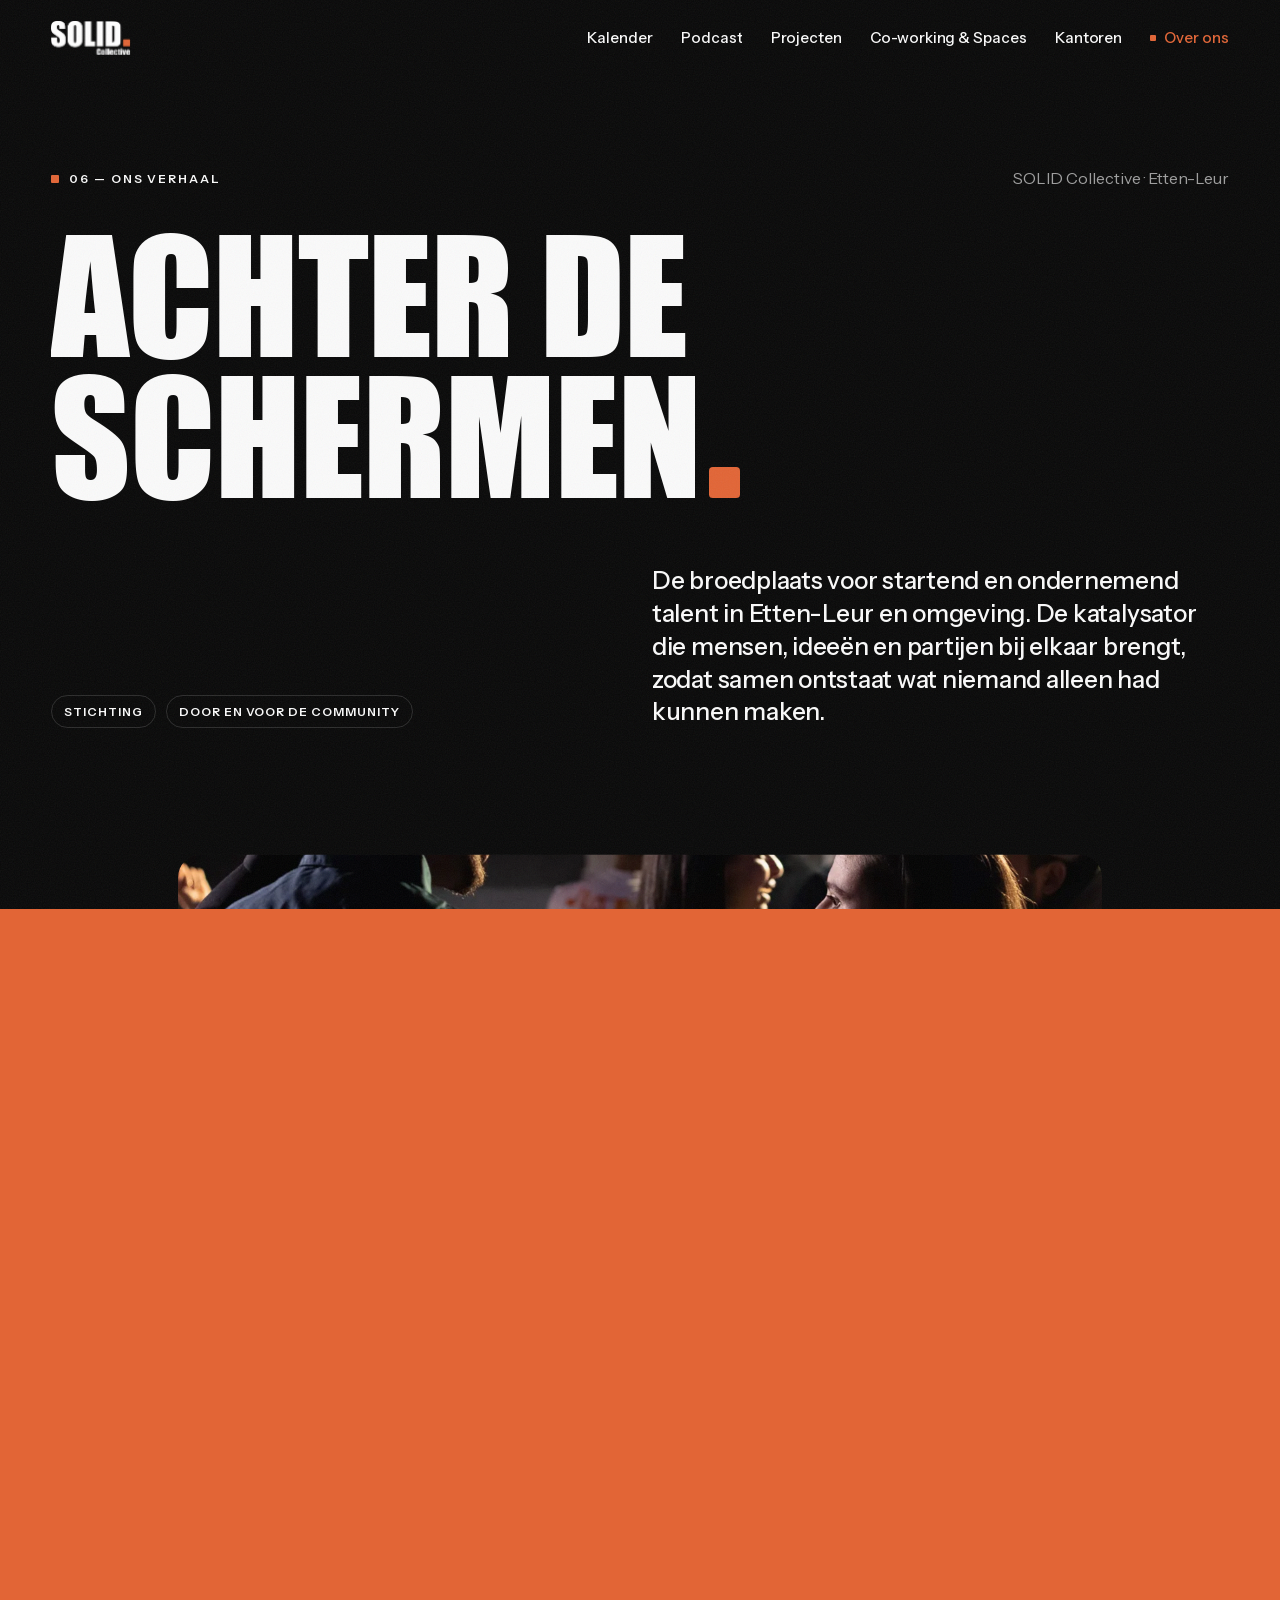
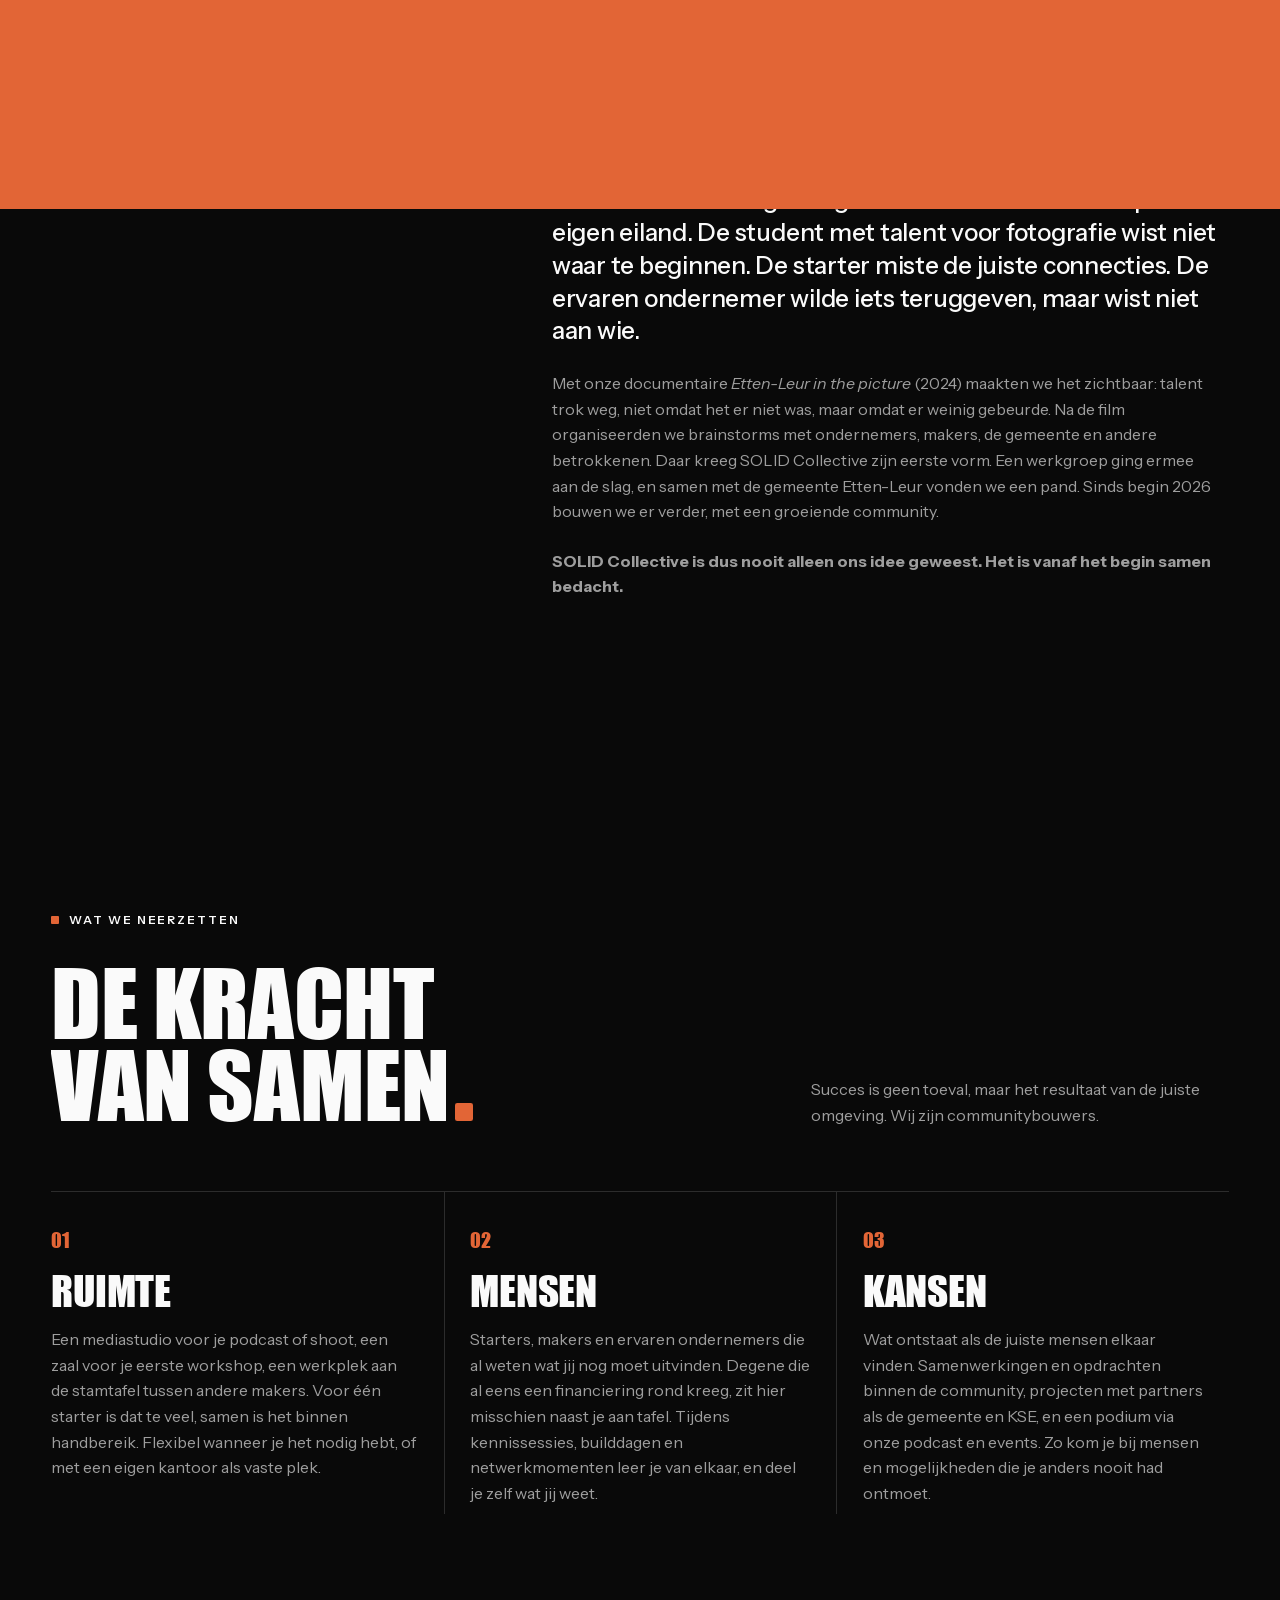
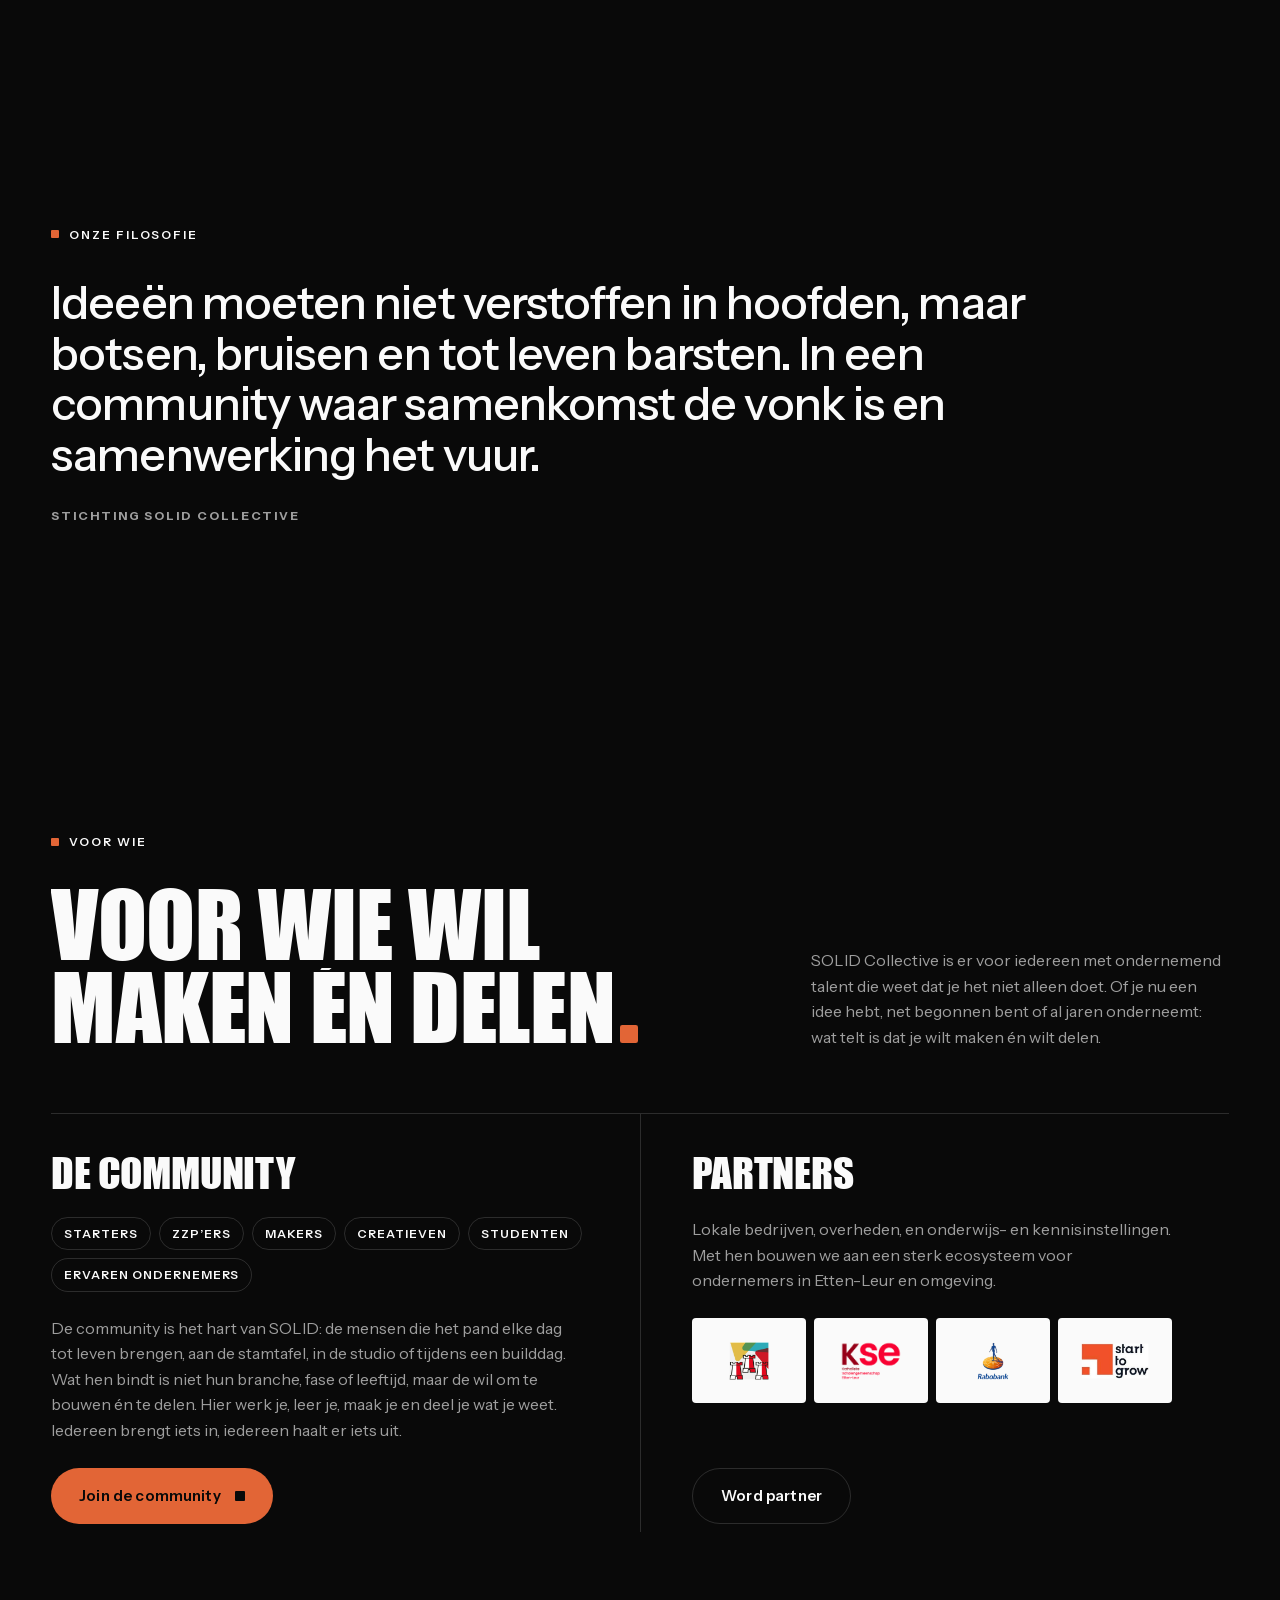
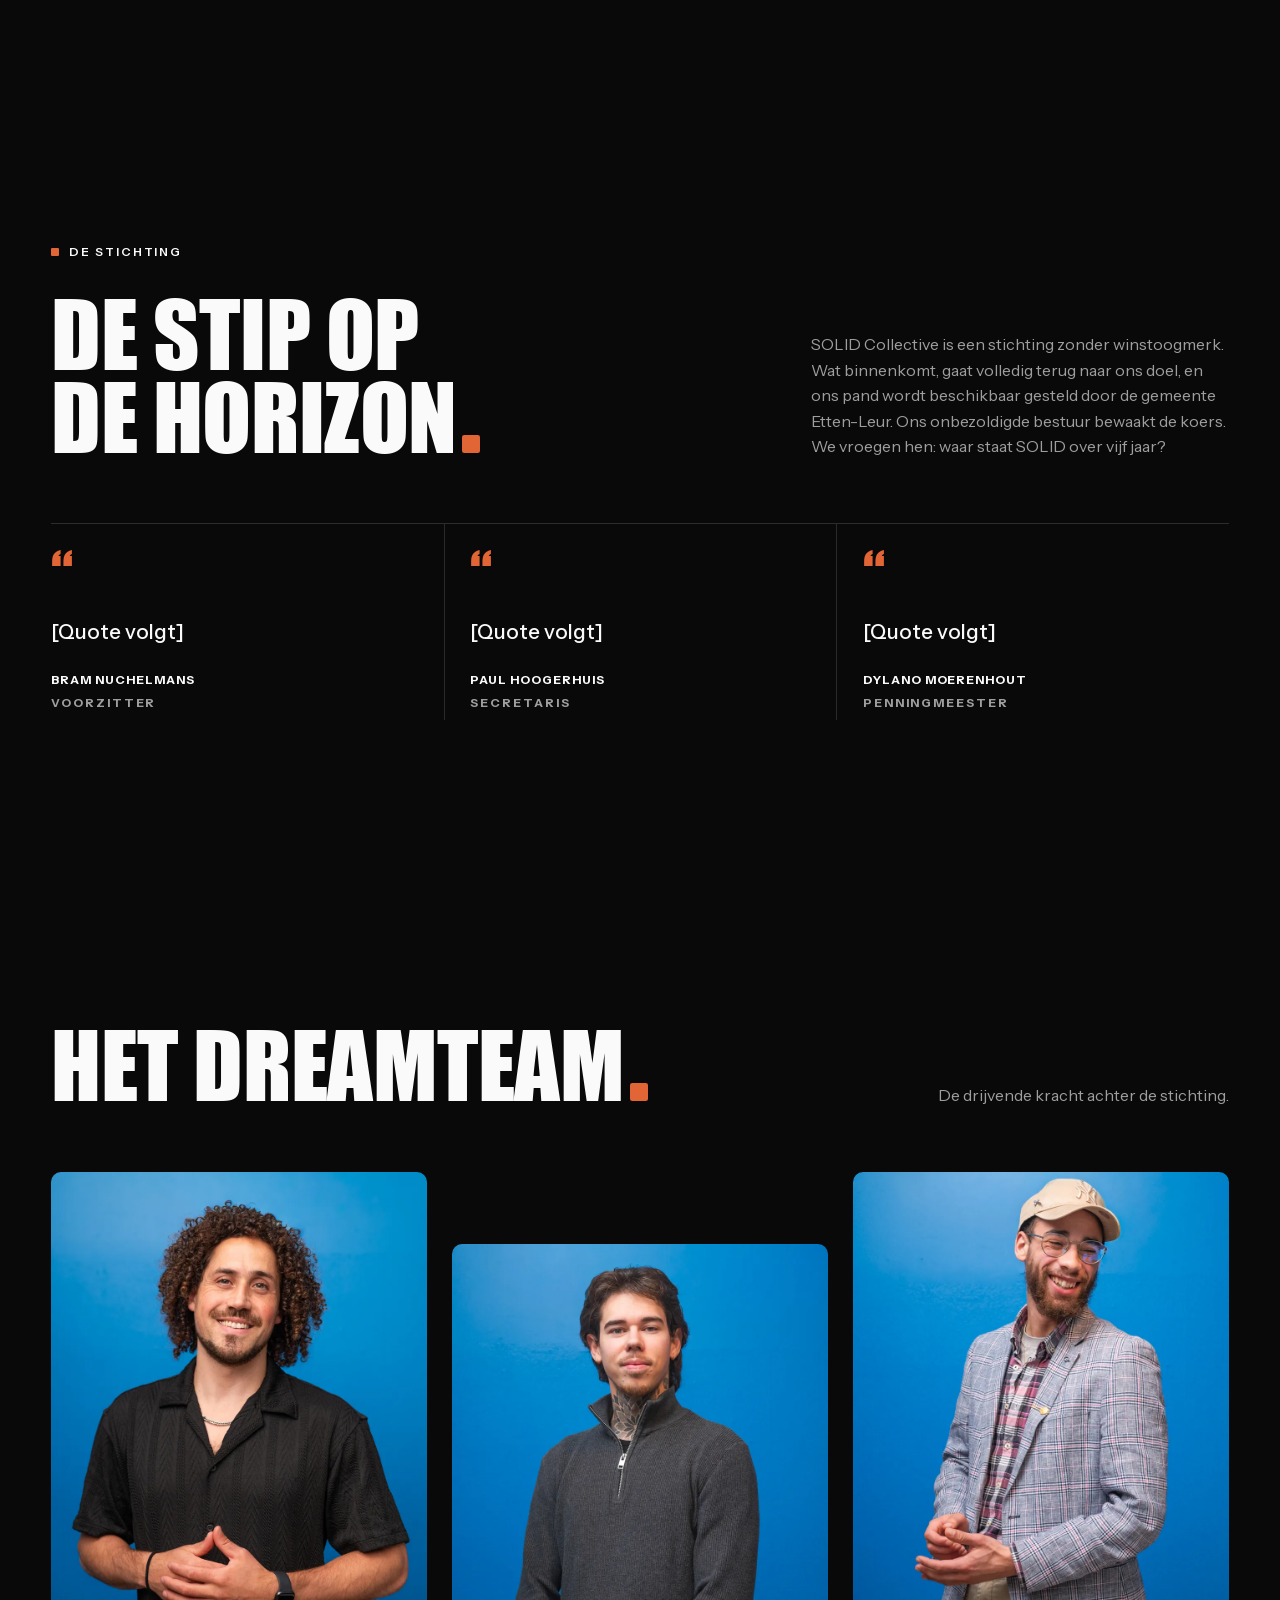
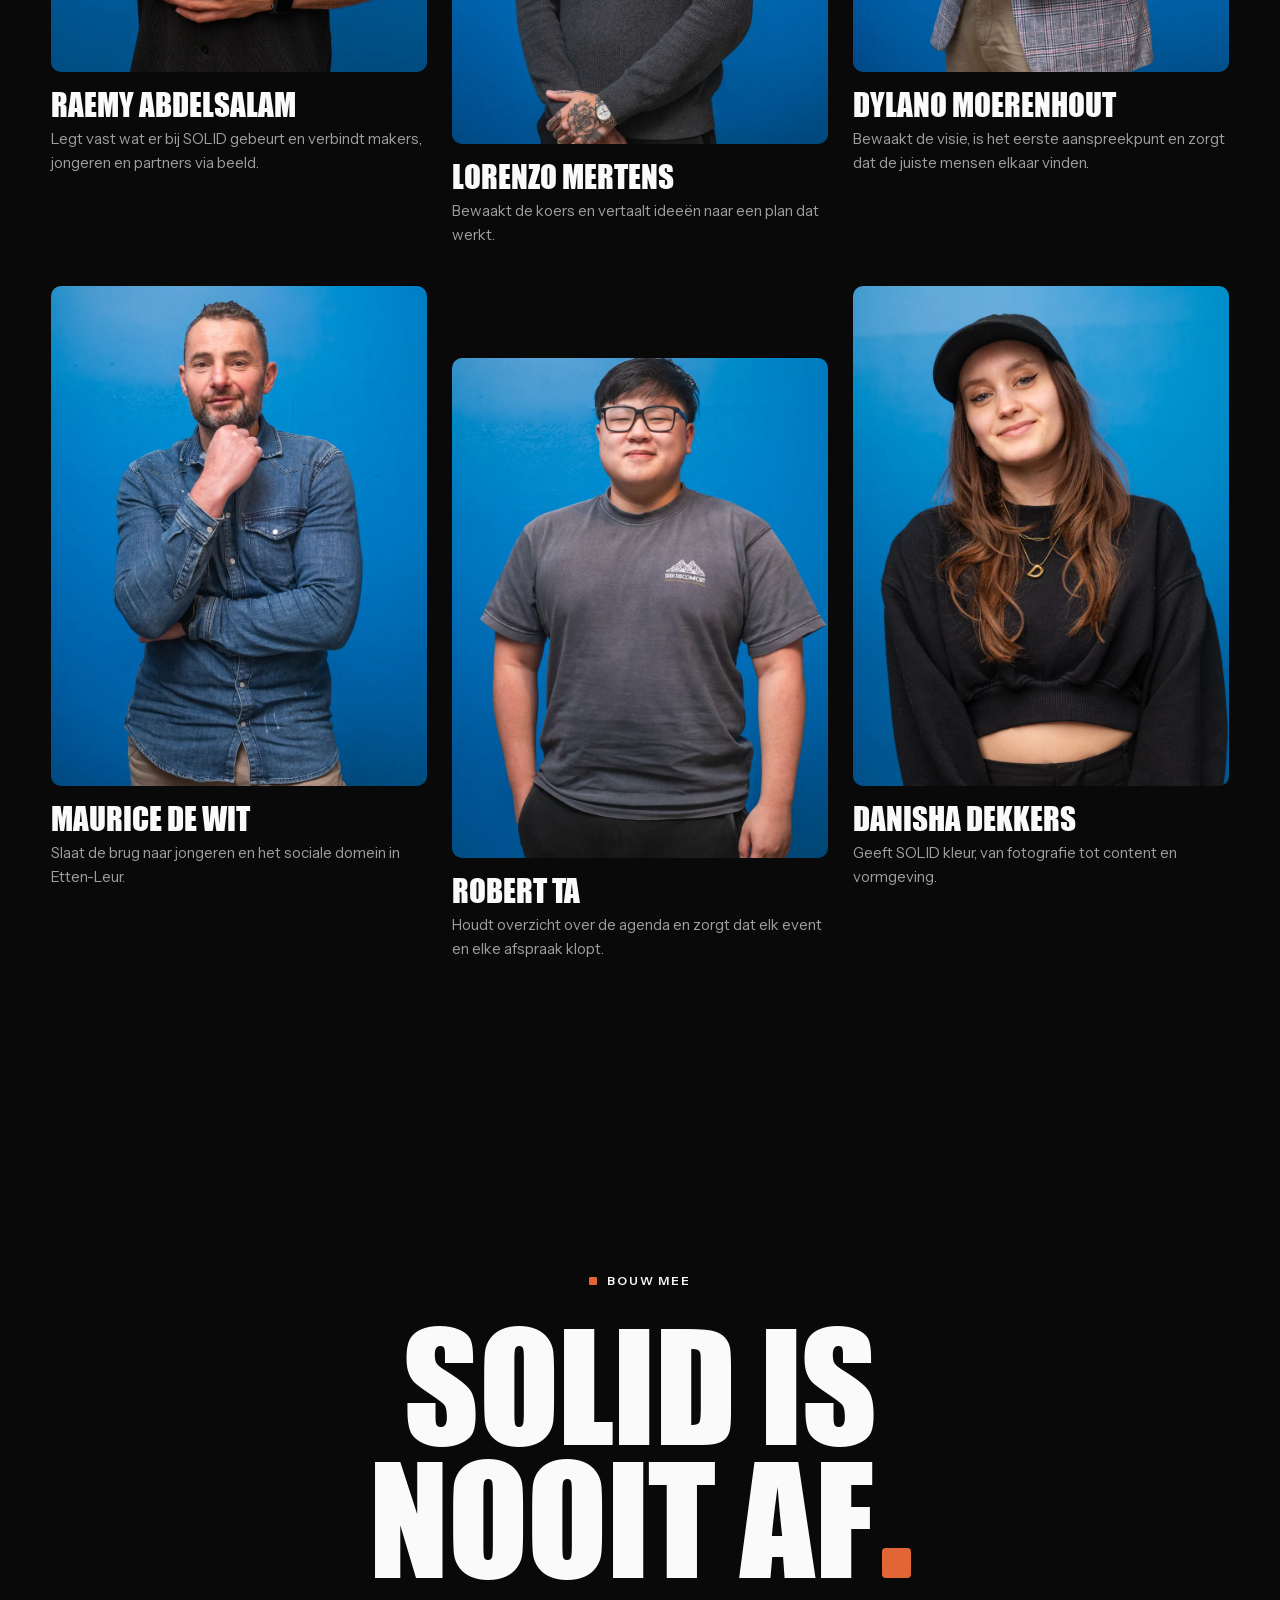
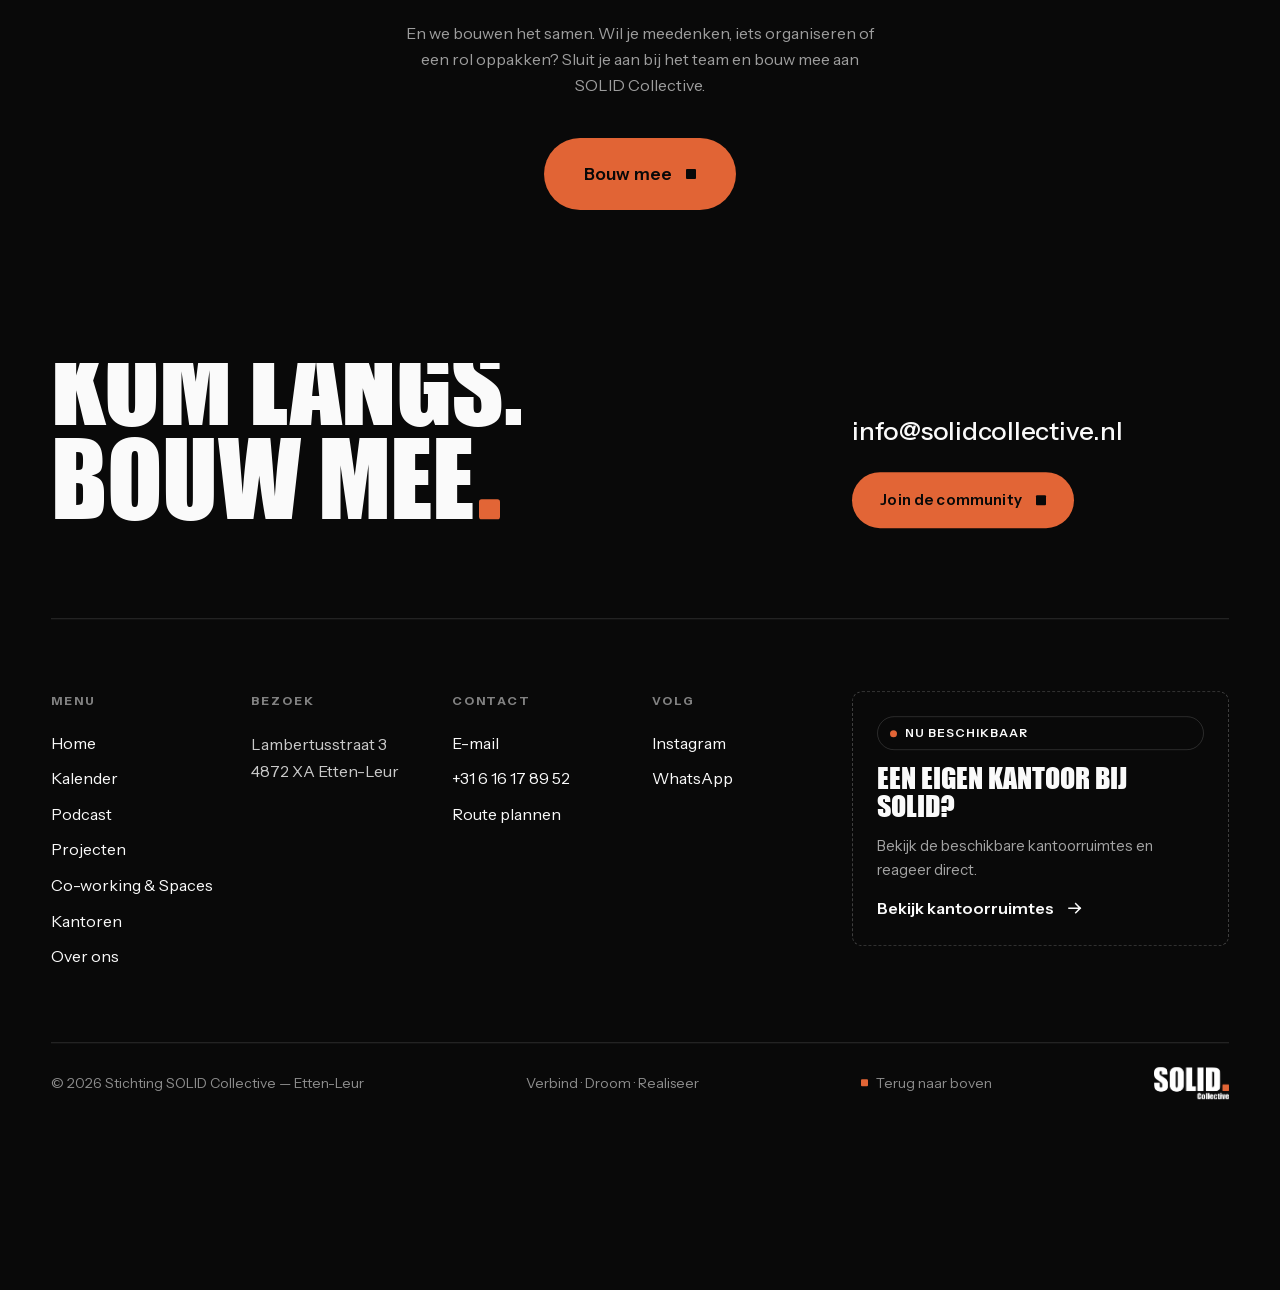
==== commit d82b44e4: "SOLID Offices: nieuwe pagina kantoren.html met interactieve plattegrond - studio-huren.html hernoemd" ====
--- a/achter-de-schermen.html
+++ b/achter-de-schermen.html
@@ -42,7 +42,7 @@
         <li><a class="nav__link" href="podcast.html"><span class="roll"><span data-text="Podcast">Podcast</span></span></a></li>
         <li><a class="nav__link" href="projecten.html"><span class="roll"><span data-text="Projecten">Projecten</span></span></a></li>
         <li><a class="nav__link" href="solid-flex.html"><span class="roll"><span data-text="Co-working &amp; Spaces">Co-working &amp; Spaces</span></span></a></li>
-        <li><a class="nav__link" href="studio-huren.html"><span class="roll"><span data-text="Kantoren">Kantoren</span></span></a></li>
+        <li><a class="nav__link" href="kantoren.html"><span class="roll"><span data-text="Kantoren">Kantoren</span></span></a></li>
         <li><a class="nav__link" href="achter-de-schermen.html" aria-current="page"><span class="roll"><span data-text="Over ons">Over ons</span></span></a></li>
     </ul>
   </nav>
@@ -59,7 +59,7 @@
       <li class="menu__item"><a class="menu__link" href="podcast.html"><sup>02</sup>Podcast</a></li>
       <li class="menu__item"><a class="menu__link" href="projecten.html"><sup>03</sup>Projecten</a></li>
       <li class="menu__item"><a class="menu__link" href="solid-flex.html"><sup>04</sup>Co-working &amp; Spaces</a></li>
-      <li class="menu__item"><a class="menu__link" href="studio-huren.html"><sup>05</sup>Kantoren</a></li>
+      <li class="menu__item"><a class="menu__link" href="kantoren.html"><sup>05</sup>Kantoren</a></li>
       <li class="menu__item"><a class="menu__link" href="achter-de-schermen.html" aria-current="page"><sup>06</sup>Over ons</a></li>
     </ul>
   </nav>
@@ -261,7 +261,7 @@
           <li><a class="underline-link" href="podcast.html">Podcast</a></li>
           <li><a class="underline-link" href="projecten.html">Projecten</a></li>
           <li><a class="underline-link" href="solid-flex.html">Co-working &amp; Spaces</a></li>
-          <li><a class="underline-link" href="studio-huren.html">Kantoren</a></li>
+          <li><a class="underline-link" href="kantoren.html">Kantoren</a></li>
           <li><a class="underline-link" href="achter-de-schermen.html">Over ons</a></li>
           </ul>
         </div>
@@ -290,7 +290,7 @@
             <span class="pill pill--live">Nu beschikbaar</span>
             <h3>Een eigen kantoor bij SOLID?</h3>
             <p>Bekijk de beschikbare kantoorruimtes en reageer direct.</p>
-            <a class="arrow-link" href="studio-huren.html#kantoren" data-title="Kantoren">Bekijk kantoorruimtes <svg viewBox="0 0 24 24" fill="none" aria-hidden="true"><path d="M4 12h15m0 0-6-6m6 6-6 6" stroke="currentColor" stroke-width="2" stroke-linecap="square"/></svg></a>
+            <a class="arrow-link" href="kantoren.html" data-title="Kantoren">Bekijk kantoorruimtes <svg viewBox="0 0 24 24" fill="none" aria-hidden="true"><path d="M4 12h15m0 0-6-6m6 6-6 6" stroke="currentColor" stroke-width="2" stroke-linecap="square"/></svg></a>
           </div>
         </div>
       </div>
--- a/css/style.css
+++ b/css/style.css
@@ -1334,6 +1334,159 @@
 .project__body p { color: var(--muted); max-width: 52ch; }
 .project .arrow-link[aria-disabled="true"] { opacity: .5; pointer-events: none; }
 
+/* Plattegrond: SVG met legenda (Offices) */
+.floorplan {
+  display: grid;
+  grid-template-columns: repeat(12, minmax(0, 1fr));
+  gap: 24px;
+  align-items: start;
+}
+.floorplan__map { grid-column: 1 / span 7; display: grid; gap: 24px; }
+.fp-preview { grid-column: 8 / span 5; position: sticky; top: 110px; margin: 0; }
+.fp { display: block; width: 100%; height: auto; max-height: 82vh; }
+.fp text { font-family: var(--font-body); font-weight: 600; text-anchor: middle; fill: var(--fg); pointer-events: none; }
+.fp .fp__sub { font-weight: 400; fill: var(--muted); }
+.fp__room rect, .fp__room polygon { stroke: var(--fg); stroke-width: 3; stroke-linejoin: miter; transition: fill var(--dur) var(--ease-out); }
+.fp__room--use :is(rect, polygon) { fill: rgba(226, 101, 54, .2); }
+.fp__room--neutral :is(rect, polygon) { fill: rgba(9, 9, 9, .04); }
+.fp__room--blank :is(rect, polygon) { fill: rgba(9, 9, 9, .3); }
+.fp__room--tenant :is(rect, polygon) { fill: url(#fp-stripes); }
+.fp__room--tenant text { paint-order: stroke; stroke: #FAFAFA; stroke-width: 8px; stroke-linejoin: round; }
+.fp__room--neighbour :is(rect, polygon) { fill: transparent; stroke-dasharray: 10 8; }
+.fp__room--garden :is(rect, polygon) { fill: rgba(9, 9, 9, .02); stroke-dasharray: 2 8; stroke-linecap: round; }
+.fp__room--garden text { font-weight: 400; font-style: italic; fill: var(--muted); }
+.fp__room--avail :is(rect, polygon) { fill: var(--orange); }
+.fp__room--avail text { fill: var(--black); }
+.fp__room--avail .fp__sub { fill: rgba(9, 9, 9, .7); }
+.fp a { cursor: pointer; outline: none; }
+.fp a:hover .fp__room--avail :is(rect, polygon),
+.fp a:focus-visible .fp__room--avail :is(rect, polygon) { fill: var(--black); }
+.fp a:hover .fp__room--avail text,
+.fp a:focus-visible .fp__room--avail text { fill: var(--white); }
+.fp__stairs path, .fp__room--stairs path { stroke: rgba(9, 9, 9, .35); stroke-width: 1.5; fill: none; }
+.fp__room--stairs text { paint-order: stroke; stroke: #F6DDD3; stroke-width: 8px; stroke-linejoin: round; }
+.fp__stairs text { font-weight: 400; fill: var(--muted); }
+.fp__entry path { stroke: var(--accent-text); stroke-width: 5; fill: none; stroke-linecap: square; }
+.fp__entry text { fill: var(--accent-text); text-anchor: start; }
+
+.fp-legend { display: flex; flex-wrap: wrap; gap: 10px 24px; font-size: .875rem; color: var(--muted); }
+.fp-legend li { display: flex; align-items: center; gap: 12px; }
+.fp-legend__swatch { width: 18px; height: 18px; border-radius: 3px; flex-shrink: 0; }
+.fp-legend__swatch--avail { background: var(--orange); }
+.fp-legend__swatch--use { background: rgba(226, 101, 54, .2); border: 1px solid var(--fg); }
+.fp-legend__swatch--tenant { background: repeating-linear-gradient(45deg, rgba(9, 9, 9, .25) 0 4px, transparent 4px 10px); border: 1px solid var(--fg); }
+.fp-legend__swatch--neighbour { border: 2px dashed var(--fg); }
+.fp-preview .media { aspect-ratio: 4 / 3; }
+.fp-preview .media > * { animation: fp-fade .35s var(--ease-out); }
+@keyframes fp-fade { from { opacity: 0; } to { opacity: 1; } }
+.fp-preview figcaption { display: grid; gap: 8px; margin-top: 20px; }
+.fp-preview__title { font-family: var(--font-display); font-size: clamp(1.75rem, 2.6vw, 2.5rem); line-height: 1; text-transform: uppercase; }
+.fp-preview__text { color: var(--muted); max-width: 44ch; }
+.fp [data-fp-title] { cursor: pointer; }
+.fp g[data-fp-title]:not(.fp__room--avail):hover :is(rect, polygon),
+.fp g.is-active:not(.fp__room--avail) :is(rect, polygon) { fill: rgba(9, 9, 9, .3); }
+.fp g.fp__room--use:hover :is(rect, polygon),
+.fp g.fp__room--use.is-active :is(rect, polygon) { fill: rgba(226, 101, 54, .45); }
+.fp g.fp__room--avail.is-active :is(rect, polygon) { fill: var(--black); }
+.fp g.fp__room--avail.is-active text { fill: var(--white); }
+.fp__room--stairs .fp__stairs-arrow { stroke: var(--fg); stroke-width: 2.5; stroke-linecap: square; }
+
+.fp-video { margin-top: clamp(48px, 8vh, 96px); }
+
+/* Kantoren: twee kaarten naast elkaar (Offices) */
+.offices {
+  display: grid;
+  grid-template-columns: repeat(2, minmax(0, 1fr));
+  gap: clamp(24px, 3vw, 48px);
+  margin-top: clamp(64px, 10vh, 120px);
+}
+.office { display: flex; flex-direction: column; align-items: flex-start; gap: 16px; scroll-margin-top: 120px; }
+.office .media { width: 100%; aspect-ratio: 3 / 2; margin-bottom: 8px; }
+.office__head { display: flex; justify-content: space-between; align-items: baseline; gap: 16px; width: 100%; }
+.office__title { font-family: var(--font-display); font-weight: 400; font-size: clamp(1.75rem, 2.8vw, 2.75rem); text-transform: uppercase; line-height: 1; }
+.office__price { font-family: var(--font-display); font-size: clamp(1.75rem, 2.8vw, 2.75rem); line-height: 1; color: var(--accent-text); white-space: nowrap; }
+.office__price small { font-family: var(--font-body); font-size: .875rem; color: var(--muted); margin-left: 6px; }
+.office p { color: var(--muted); max-width: 48ch; }
+.office .btn { margin-top: 8px; }
+
+/* Videokaart: brede kaart die de staande video in een pop-up opent (Offices) */
+.video-card {
+  position: relative;
+  display: grid;
+  grid-template-columns: auto 1fr auto;
+  align-items: center;
+  gap: clamp(20px, 3vw, 48px);
+  width: 100%;
+  padding: clamp(20px, 3vw, 40px);
+  overflow: hidden;
+  text-align: left;
+  color: var(--white);
+  background: var(--black-2);
+  border-radius: var(--radius);
+  isolation: isolate;
+  cursor: pointer;
+}
+.video-card__bg { position: absolute; inset: -40px; z-index: -1; background-size: cover; background-position: center; filter: blur(40px) brightness(.45); transform: scale(1.1); transition: transform 1.2s var(--ease-out); }
+.video-card:hover .video-card__bg { transform: scale(1.2); }
+.video-card__poster { width: clamp(90px, 12vw, 150px); aspect-ratio: 9 / 16; object-fit: cover; border-radius: var(--radius-sm); }
+.video-card__text { display: grid; gap: 12px; }
+.video-card__text .label { color: rgba(250, 250, 250, .72); }
+.video-card__title { font-family: var(--font-display); font-size: clamp(2rem, 4.4vw, 4.5rem); line-height: .95; text-transform: uppercase; }
+.video-card__play { display: grid; place-items: center; width: clamp(64px, 8vw, 104px); aspect-ratio: 1; border-radius: 50%; background: var(--orange); color: var(--black); transition: transform var(--dur) var(--ease-out); }
+.video-card__play svg { width: 40%; height: 40%; }
+.video-card:hover .video-card__play { transform: scale(1.08); }
+
+.video-modal { padding: 0; border: 0; background: transparent; max-width: none; max-height: none; overflow: visible; }
+.video-modal::backdrop { background: rgba(9, 9, 9, .9); }
+.video-modal video { display: block; height: min(86vh, 177.7vw); width: auto; aspect-ratio: 9 / 16; border-radius: var(--radius); background: var(--black); }
+.video-modal__close { position: absolute; top: -8px; right: -56px; width: 44px; height: 44px; border-radius: 50%; background: var(--white); color: var(--black); font-size: 1.75rem; line-height: 1; }
+
+/* Buren: kleine vermelding onder de huurders (Offices) */
+.neighbours {
+  display: grid;
+  grid-template-columns: repeat(12, minmax(0, 1fr));
+  gap: 16px 24px;
+  margin-top: clamp(64px, 10vh, 120px);
+  padding-top: 32px;
+  border-top: 1px solid var(--line);
+}
+.neighbours .label { grid-column: 1 / span 4; }
+.neighbours p { grid-column: 6 / span 7; color: var(--muted); max-width: 60ch; }
+.neighbours strong { color: var(--fg); }
+.project .board-quote { height: auto; }
+
+/* Praktisch + FAQ (Offices) */
+.faq-wrap {
+  display: grid;
+  grid-template-columns: repeat(12, minmax(0, 1fr));
+  gap: 48px 24px;
+  align-items: start;
+}
+.facts { grid-column: 1 / span 4; display: grid; gap: 32px; justify-items: start; }
+.facts dl { display: grid; gap: 24px; margin: 0; }
+.facts dt { font-size: var(--fs-label); font-weight: 700; letter-spacing: .16em; text-transform: uppercase; color: var(--muted); margin-bottom: 6px; }
+.facts dd { margin: 0; }
+.faq { grid-column: 6 / span 7; border-top: 1px solid var(--line); }
+.faq__item { border-bottom: 1px solid var(--line); }
+.faq__item summary {
+  display: flex;
+  justify-content: space-between;
+  align-items: center;
+  gap: 24px;
+  padding: 22px 0;
+  font-size: clamp(1.0625rem, 1.4vw, 1.25rem);
+  font-weight: 600;
+  cursor: pointer;
+  list-style: none;
+}
+.faq__item summary::-webkit-details-marker { display: none; }
+.faq__icon { position: relative; width: 16px; height: 16px; flex-shrink: 0; }
+.faq__icon::before,
+.faq__icon::after { content: ""; position: absolute; inset: 7px 0 auto; height: 2px; background: var(--accent); transition: transform var(--dur) var(--ease-out); }
+.faq__icon::after { transform: rotate(90deg); }
+.faq__item[open] .faq__icon::after { transform: rotate(0deg); }
+.faq__item p { padding: 0 0 24px; color: var(--muted); max-width: 60ch; }
+
 /* Callout: opvallende regel met knop onder een blok */
 .callout {
   display: flex;
@@ -1602,6 +1755,17 @@
   .row > :last-child { grid-column: 2; justify-self: start; }
 
   .section-head { flex-direction: column; align-items: flex-start; }
+  .facts,
+  .faq { grid-column: 1 / -1; }
+  .neighbours .label,
+  .neighbours p { grid-column: 1 / -1; }
+  .floorplan__map,
+  .fp-preview { grid-column: 1 / -1; }
+  .fp-preview { position: static; }
+  .offices { grid-template-columns: 1fr; }
+  .video-card { grid-template-columns: auto 1fr; }
+  .video-card__play { grid-column: 1 / -1; justify-self: start; width: 64px; }
+  .video-modal__close { right: 8px; top: 8px; }
   .project .media,
   .project__body,
   .project:nth-child(even) .media,
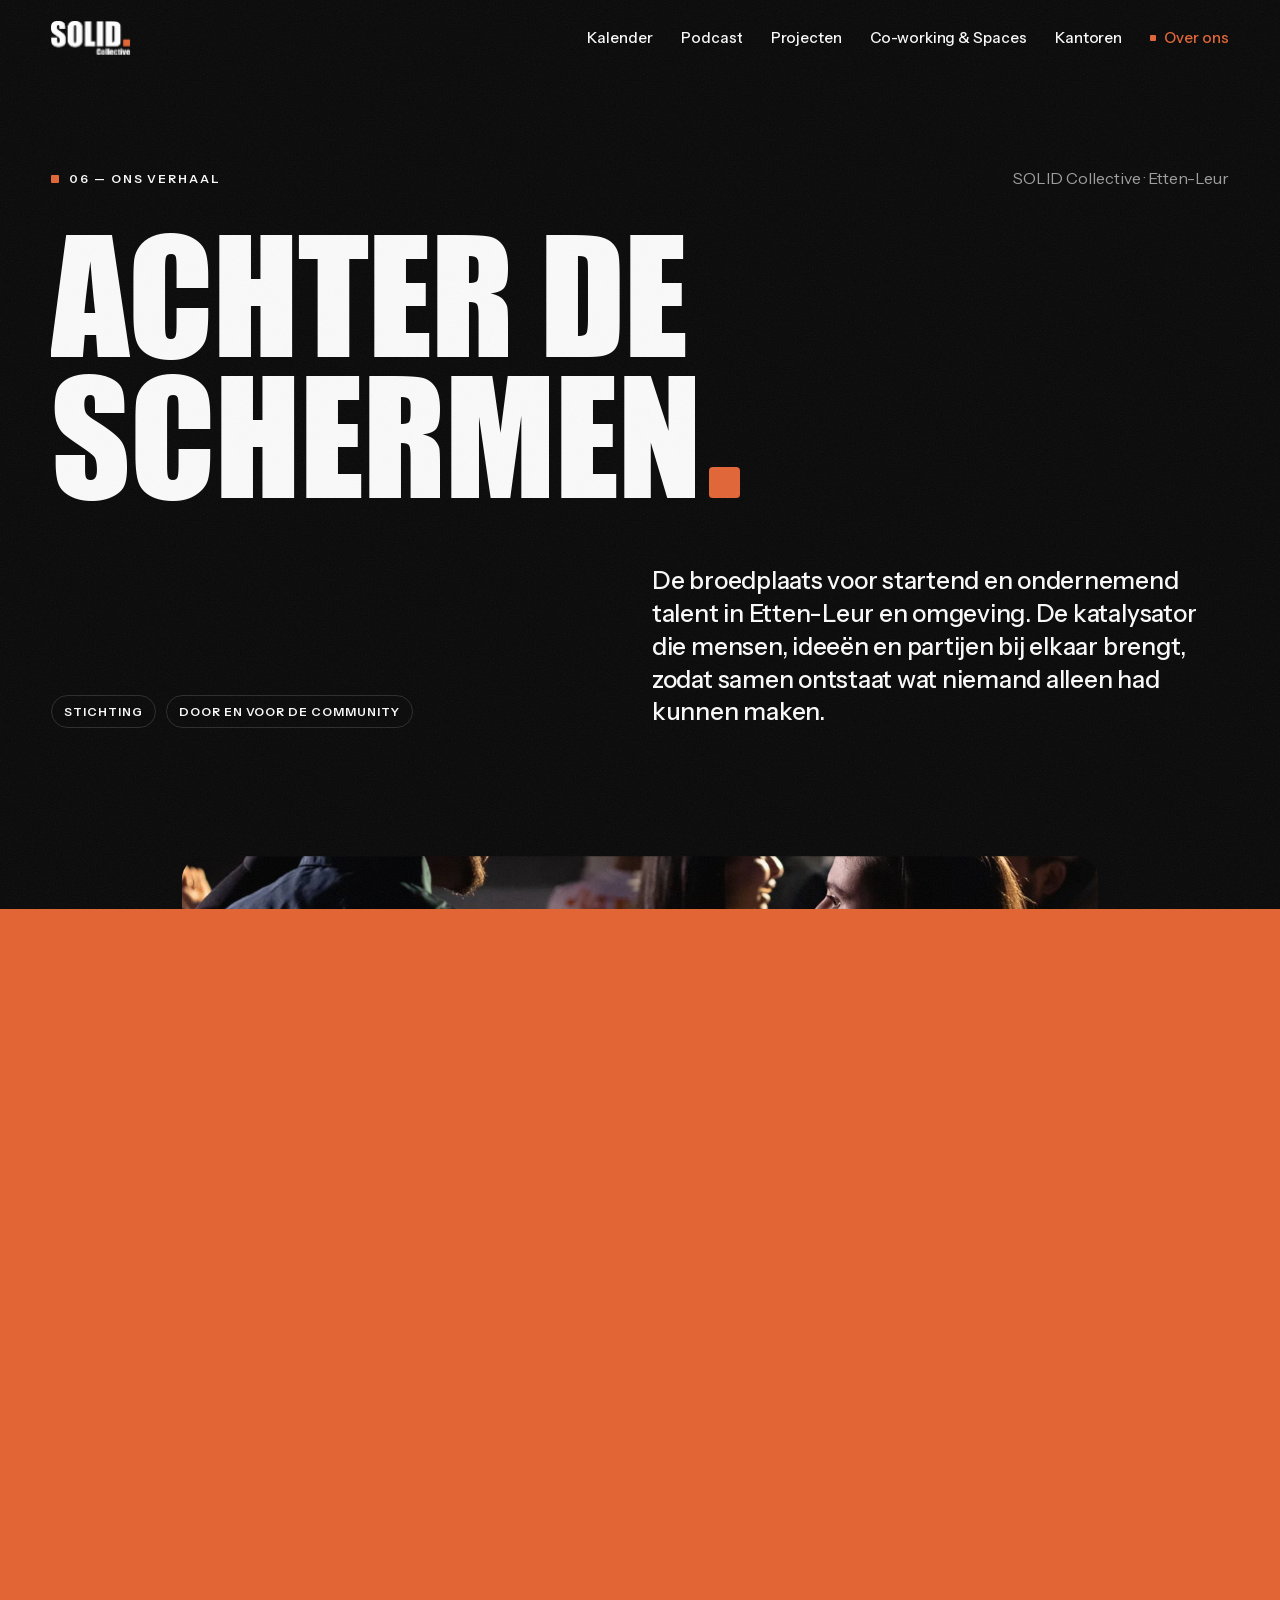
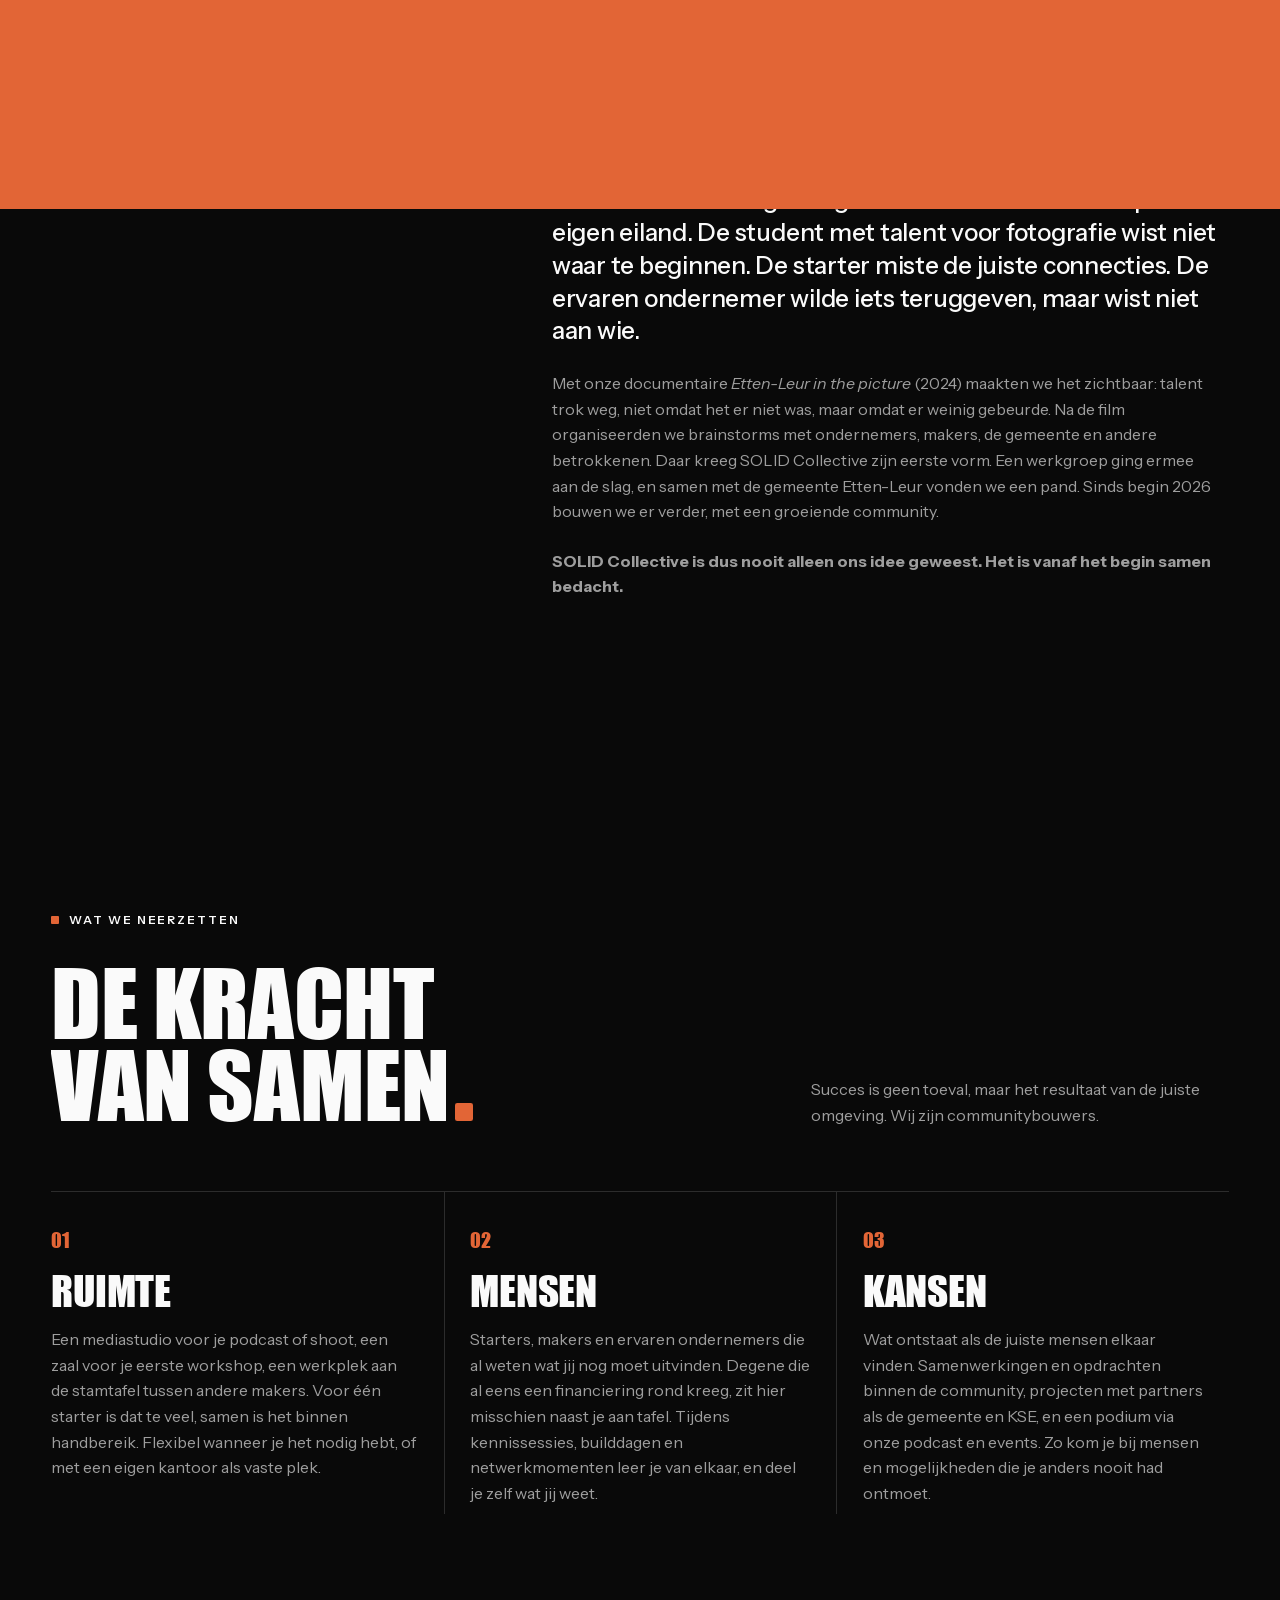
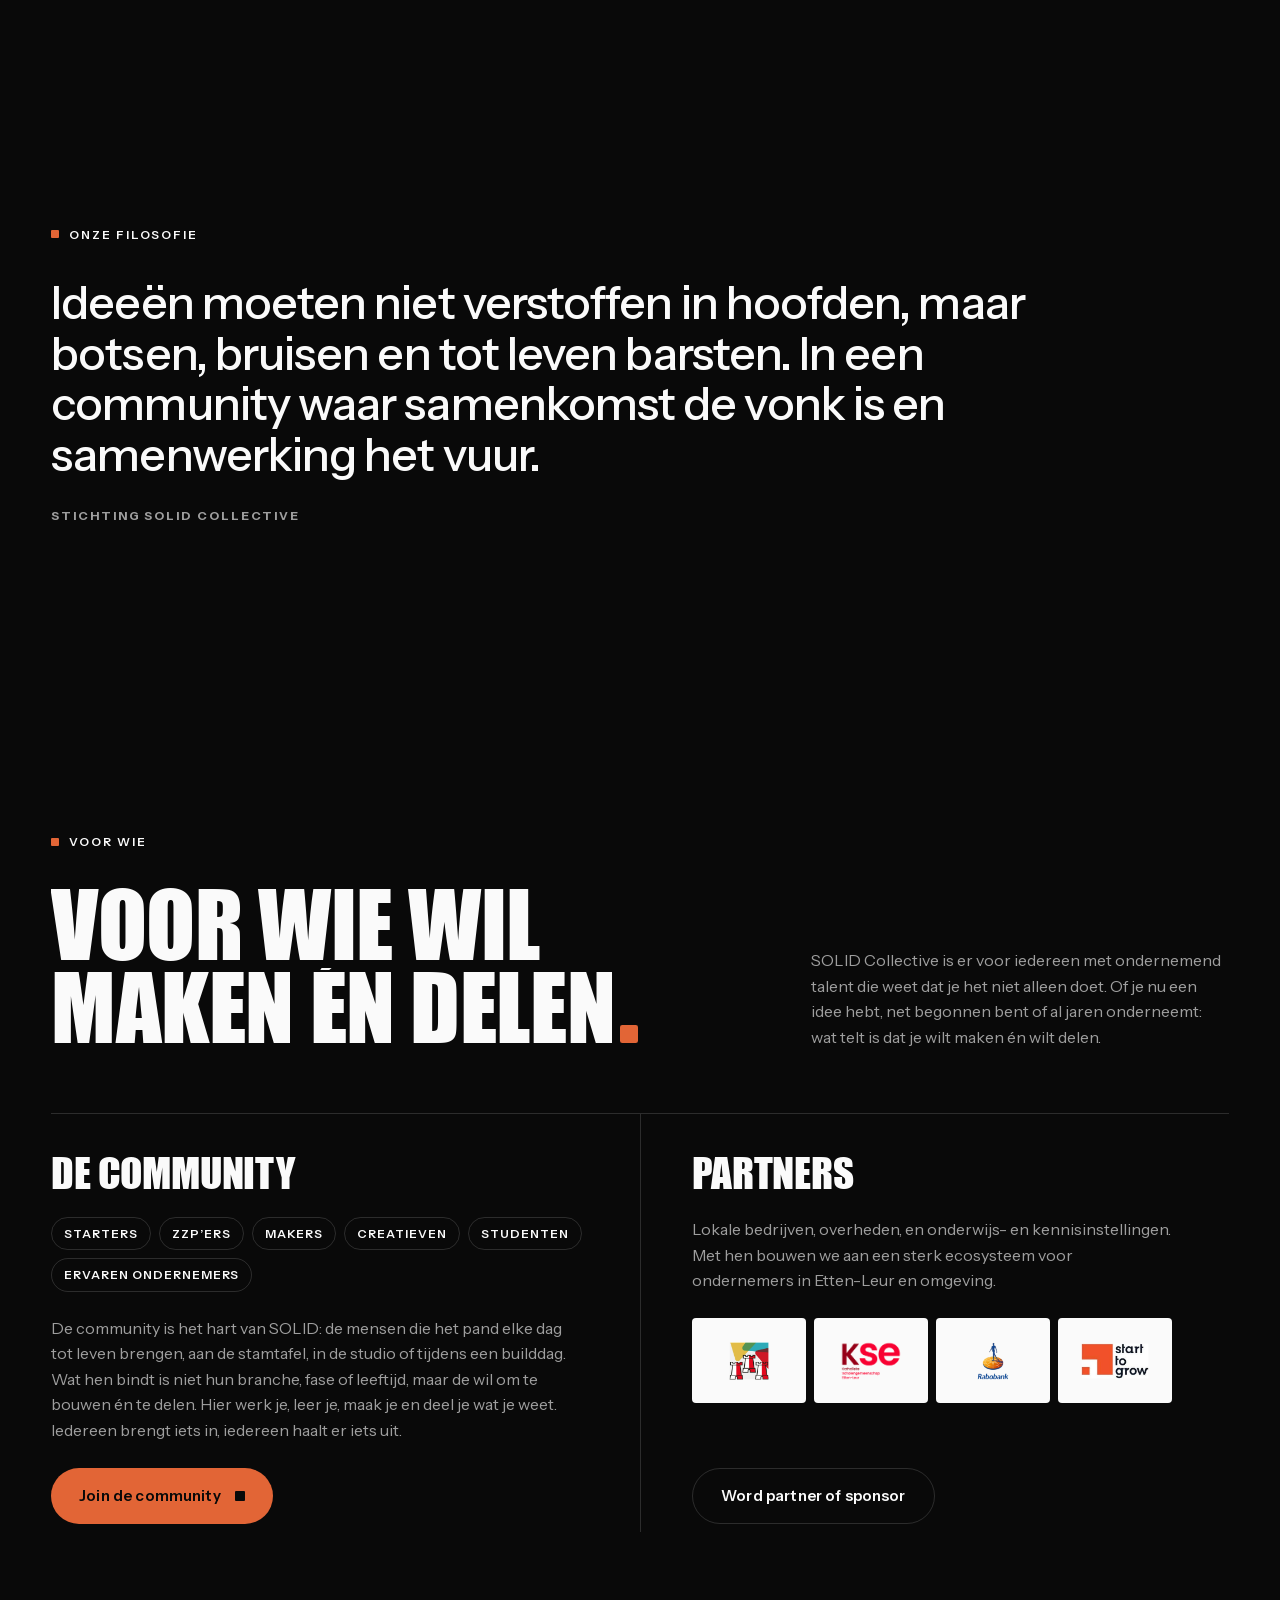
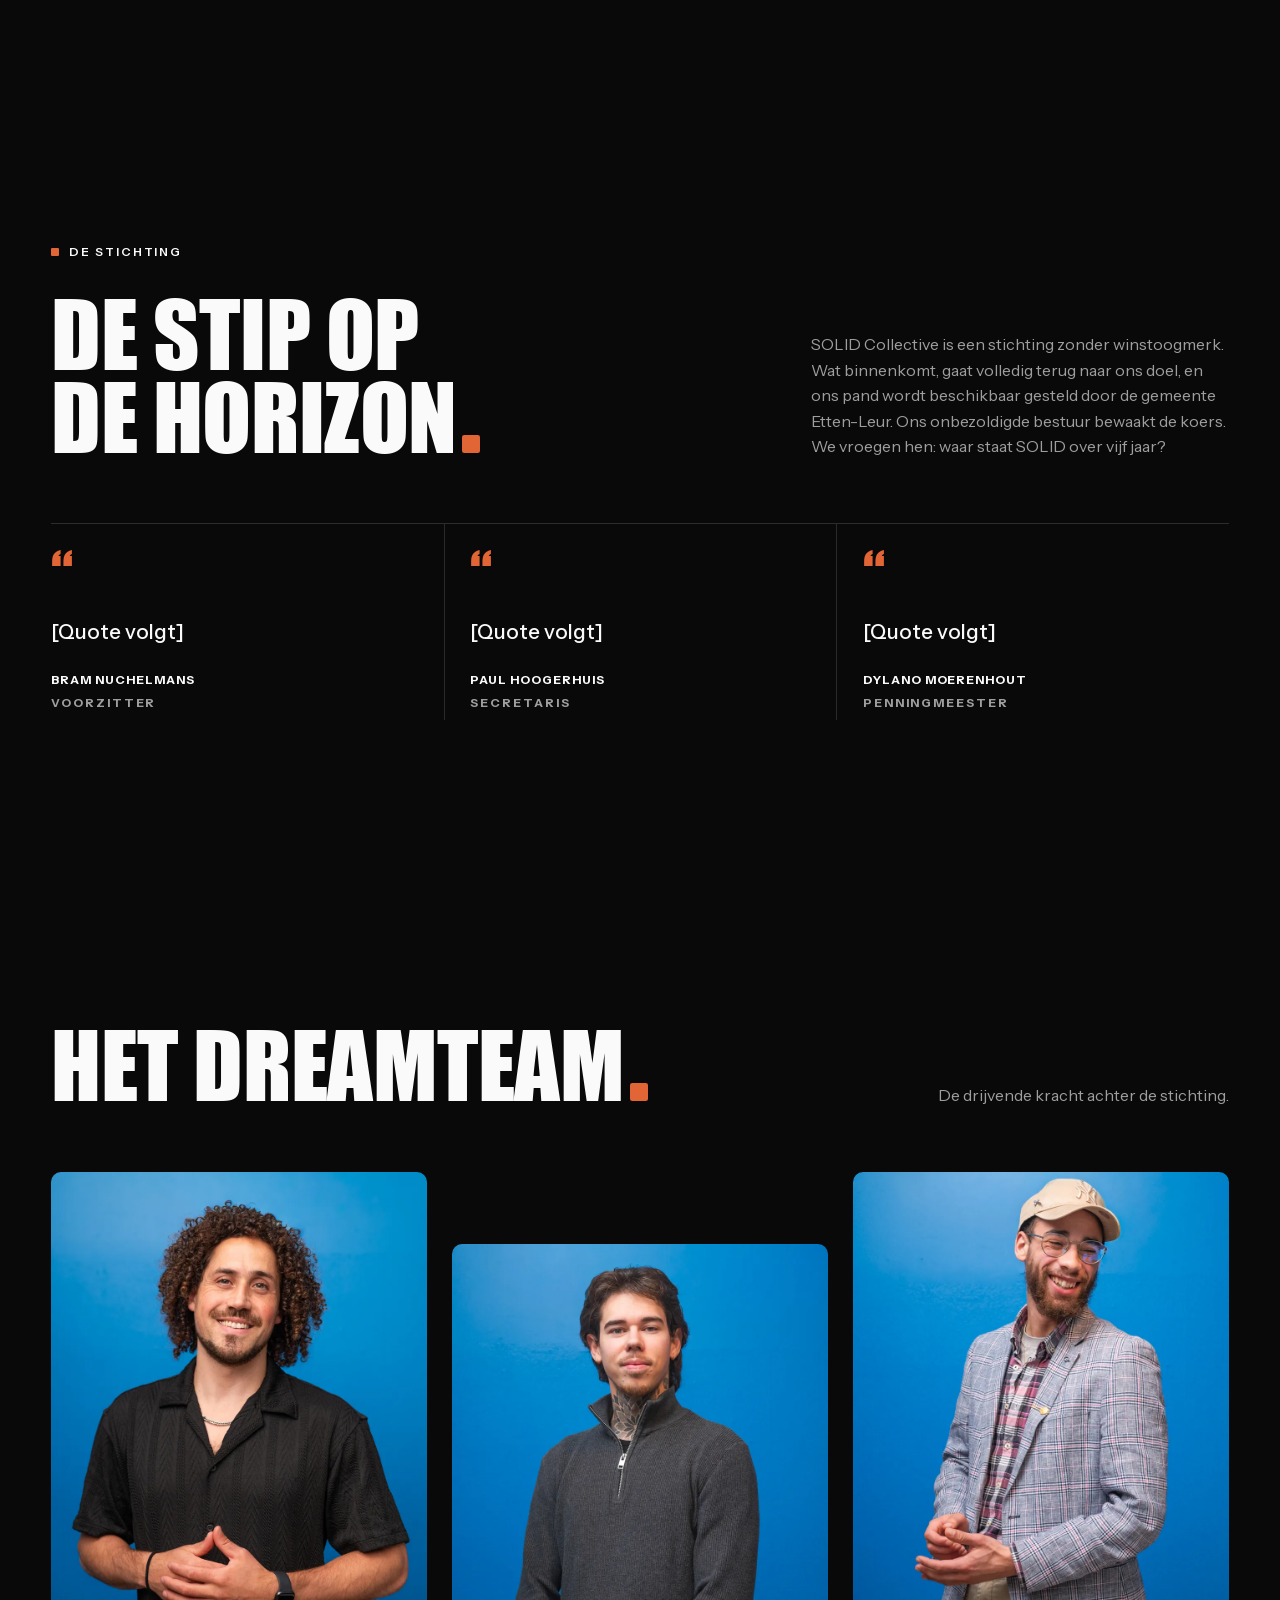
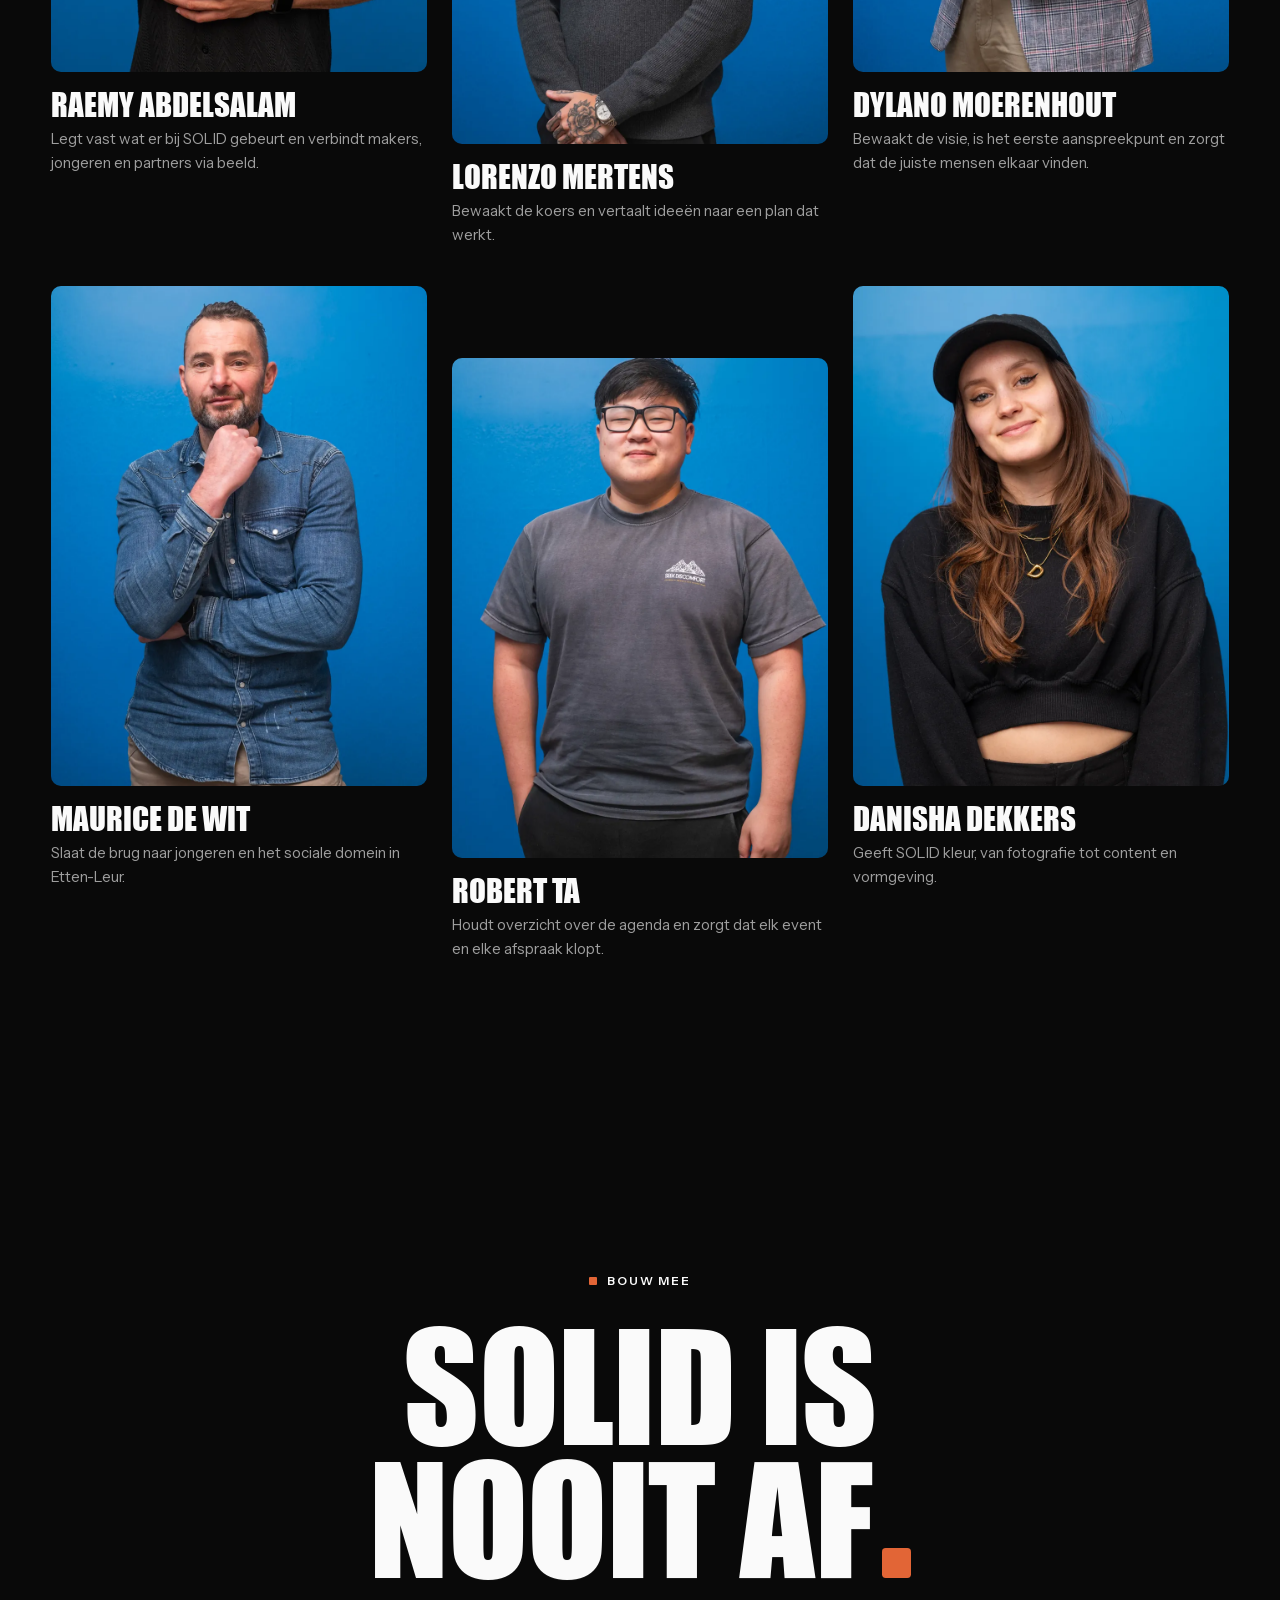
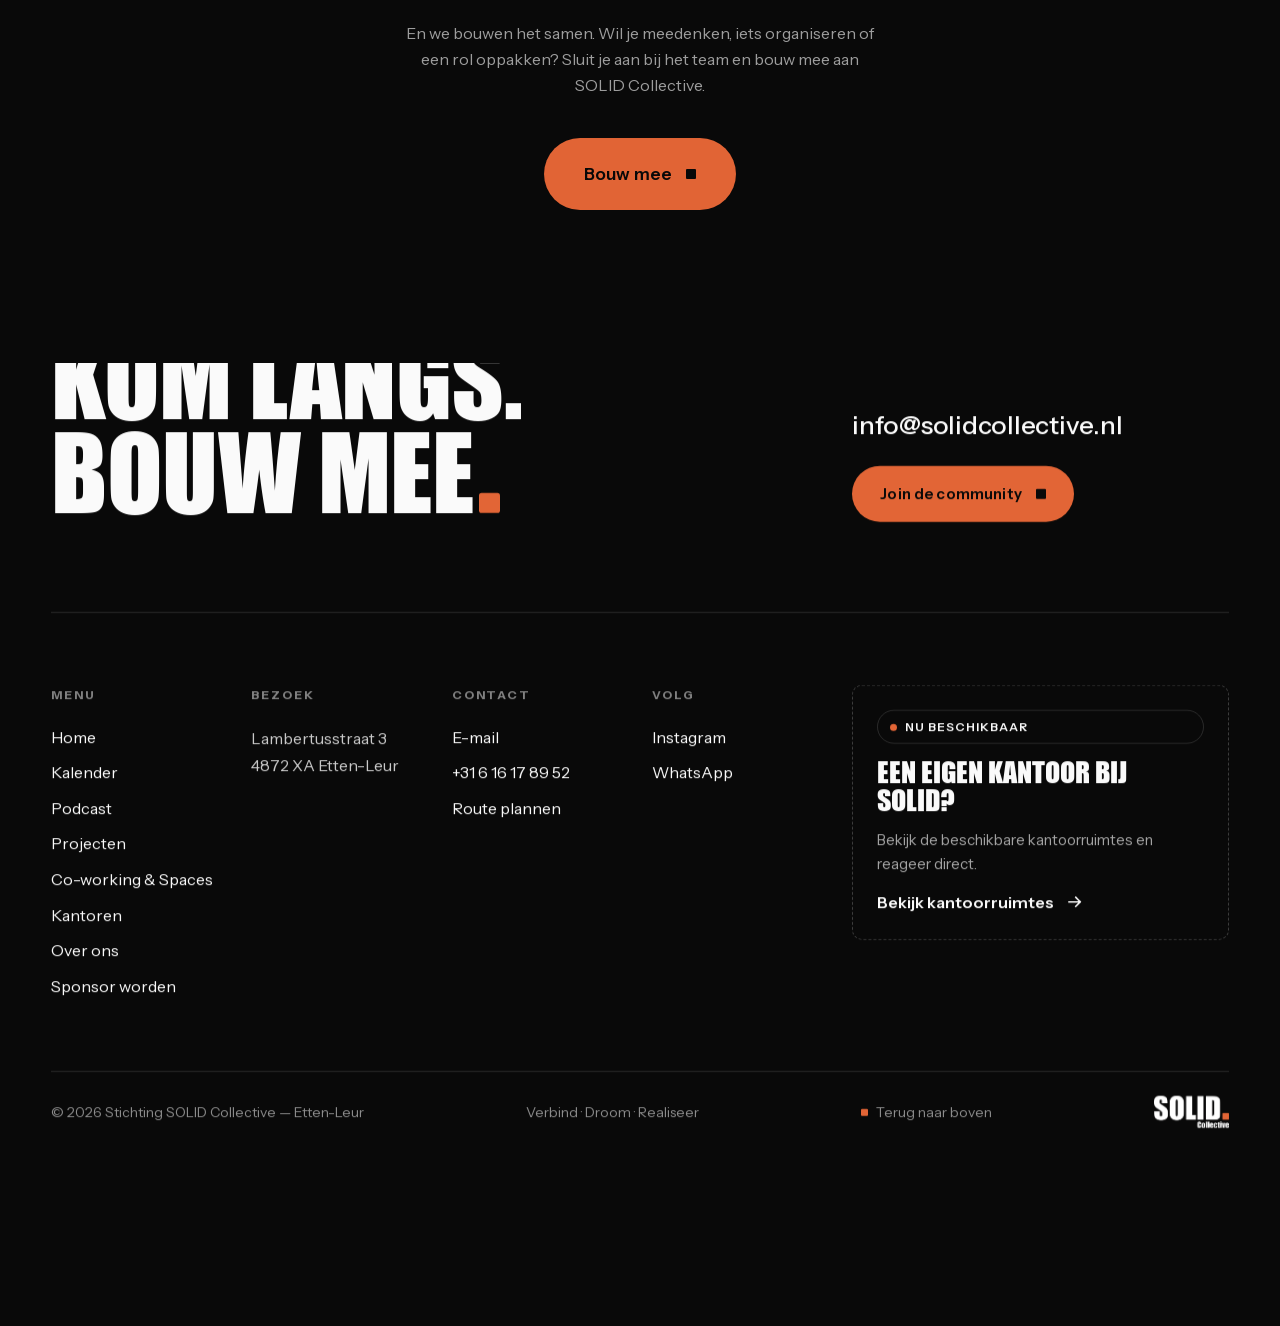
==== commit 4c3d5d38: "Nieuwe pagina Sponsor worden (sponsoren.html) - Waarom SOLID, wat je krijgt, drie pakketten (voorste" ====
--- a/achter-de-schermen.html
+++ b/achter-de-schermen.html
@@ -151,7 +151,7 @@
             <div class="logos__item"><img src="images/logos/partners/rabobank.webp" alt="Rabobank" width="114" height="136" loading="lazy"></div>
             <div class="logos__item"><img src="images/logos/partners/start-to-grow.webp" alt="Start to Grow" width="246" height="137" loading="lazy"></div>
           </div>
-          <a class="btn btn--ghost" href="mailto:info@solidcollective.nl?subject=Partner%20worden"><span class="roll"><span data-text="Word partner">Word partner</span></span></a>
+          <a class="btn btn--ghost" href="sponsoren.html"><span class="roll"><span data-text="Word partner of sponsor">Word partner of sponsor</span></span></a>
         </div>
       </div>
     </div>
@@ -263,6 +263,7 @@
           <li><a class="underline-link" href="solid-flex.html">Co-working &amp; Spaces</a></li>
           <li><a class="underline-link" href="kantoren.html">Kantoren</a></li>
           <li><a class="underline-link" href="achter-de-schermen.html">Over ons</a></li>
+          <li><a class="underline-link" href="sponsoren.html">Sponsor worden</a></li>
           </ul>
         </div>
         <div class="footer__col">
--- a/css/style.css
+++ b/css/style.css
@@ -749,6 +749,7 @@
     #1b1b1b;
 }
 .hero__media .ph::after { transform: translateY(-18vh); }
+.hero__media > img, .hero__media > video { position: absolute; inset: 0; width: 100%; height: 100%; object-fit: cover; }
 .hero__shade {
   position: absolute;
   inset: 0;
@@ -873,7 +874,7 @@
 .pillars__window {
   align-self: center;
   height: 1em;
-  font-size: clamp(5rem, 21vw, 24rem);
+  font-size: clamp(4.5rem, 17vw, 20rem);
   line-height: 1;
   overflow: hidden;
 }
@@ -937,8 +938,8 @@
 }
 .offer__panel:nth-child(even) { margin-top: clamp(24px, 6vh, 72px); }
 .offer__panel .media { aspect-ratio: 4 / 3; background: var(--black); }
-.offer__panel .media .ph { transition: transform 1s var(--ease-out); }
-.offer__panel:hover .media .ph { transform: scale(1.05); }
+.offer__panel .media > * { width: 100%; height: 100%; object-fit: cover; transition: transform 1s var(--ease-out); }
+.offer__panel:hover .media > * { transform: scale(1.05); }
 .offer__num {
   display: flex;
   justify-content: space-between;
@@ -949,6 +950,7 @@
   text-transform: uppercase;
 }
 .offer__panel h3 { font-size: clamp(2.25rem, 3.8vw, 4rem); }
+.offer__brand { display: block; margin-bottom: 4px; font-family: var(--font-body); font-size: var(--fs-label); font-weight: 700; letter-spacing: .2em; color: var(--muted); }
 .offer__panel p { color: var(--muted); max-width: 40ch; }
 .offer__link::after { content: ""; position: absolute; inset: 0; }
 .offer__end {
@@ -1333,6 +1335,36 @@
 .project__title { font-family: var(--font-display); font-weight: 400; font-size: clamp(2rem, 3.4vw, 3.5rem); text-transform: uppercase; line-height: .95; }
 .project__body p { color: var(--muted); max-width: 52ch; }
 .project .arrow-link[aria-disabled="true"] { opacity: .5; pointer-events: none; }
+.project__meta { display: flex; flex-wrap: wrap; align-items: center; gap: 12px 16px; }
+.project__theme { font-size: var(--fs-label); font-weight: 700; letter-spacing: .16em; text-transform: uppercase; color: var(--muted); }
+.project__partners { display: grid; gap: 4px; font-size: .9375rem; }
+.project__partners span { font-size: var(--fs-label); font-weight: 700; letter-spacing: .16em; text-transform: uppercase; color: var(--accent-text); }
+
+/* Videoknop: opent een YouTube-video in een pop-up (Impact) */
+.video-btn { display: inline-flex; align-items: center; gap: 14px; font-weight: 600; }
+.video-btn__icon { display: grid; place-items: center; width: 48px; height: 48px; border-radius: 50%; background: var(--orange); color: var(--black); transition: transform var(--dur) var(--ease-out); }
+.video-btn__icon svg { width: 40%; height: 40%; }
+.video-btn:hover .video-btn__icon { transform: scale(1.08); }
+.video-btn small { display: none; }
+.video-btn:disabled { opacity: .5; cursor: default; }
+.video-btn:disabled small { display: inline; font-weight: 400; color: var(--muted); }
+.video-btn:disabled .video-btn__icon { transform: none; }
+.video-modal--wide .video-modal__frame { width: min(90vw, 1200px); aspect-ratio: 16 / 9; }
+.video-modal--wide iframe { display: block; width: 100%; height: 100%; border: 0; border-radius: var(--radius); background: var(--black); }
+.community__actions { display: flex; flex-wrap: wrap; justify-content: center; gap: 16px; }
+
+/* Routes: drie ingangen in de CTA (Impact) */
+.routes {
+  display: grid;
+  grid-template-columns: repeat(3, minmax(0, 1fr));
+  gap: clamp(12px, 1.5vw, 24px);
+  margin-top: clamp(40px, 6vh, 72px);
+  text-align: left;
+}
+.route { display: flex; flex-direction: column; align-items: flex-start; gap: 12px; padding: clamp(24px, 3vw, 36px); border: 1px solid rgba(9, 9, 9, .25); border-radius: var(--radius-sm); }
+.route h3 { font-family: var(--font-display); font-weight: 400; font-size: clamp(1.5rem, 2.2vw, 2rem); text-transform: uppercase; line-height: 1; }
+.community .route p { margin: 0; max-width: none; color: rgba(9, 9, 9, .75); }
+.route .arrow-link { margin-top: auto; padding-top: 12px; }
 
 /* Plattegrond: SVG met legenda (Offices) */
 .floorplan {
@@ -1487,6 +1519,41 @@
 .faq__item[open] .faq__icon::after { transform: rotate(0deg); }
 .faq__item p { padding: 0 0 24px; color: var(--muted); max-width: 60ch; }
 
+
+/* Agenda: label bij SOLID / uit ons netwerk (Events) */
+.tag { display: inline-block; margin-bottom: 6px; font-size: var(--fs-label); font-weight: 700; letter-spacing: .16em; text-transform: uppercase; }
+.tag--sol { color: var(--accent-text); }
+.tag--net { color: var(--fg); }
+.row__meta .tag { display: block; }
+.row:hover .tag, .row:focus-within .tag { color: var(--black); }
+.agenda-foot { display: flex; flex-wrap: wrap; gap: 16px 40px; margin-top: 32px; }
+.agenda-foot .arrow-link[aria-disabled="true"],
+.space .arrow-link[aria-disabled="true"] { opacity: .5; pointer-events: none; }
+.space .arrow-link { margin-top: 16px; }
+
+/* Instagram-raster voor terugblikken (Events) */
+.insta { display: grid; grid-template-columns: repeat(6, minmax(0, 1fr)); gap: 8px; }
+.insta__tile { display: block; aspect-ratio: 1; overflow: hidden; border-radius: var(--radius-sm); background: var(--black-2); }
+.insta__tile > * { width: 100%; height: 100%; object-fit: cover; transition: transform 1s var(--ease-out); }
+.insta__tile:hover > * { transform: scale(1.05); }
+
+/* Afleveringen: kaarten met thumbnail (Talks) */
+.episodes {
+  display: grid;
+  grid-template-columns: repeat(3, minmax(0, 1fr));
+  gap: clamp(40px, 6vh, 72px) clamp(16px, 2vw, 32px);
+}
+.episode { display: flex; flex-direction: column; gap: 10px; }
+.episode .media { aspect-ratio: 16 / 9; margin-bottom: 10px; }
+.episode__meta { display: flex; justify-content: space-between; gap: 12px; font-size: var(--fs-label); font-weight: 700; letter-spacing: .16em; text-transform: uppercase; color: var(--muted); }
+.episode__meta span:first-child { color: var(--accent-text); }
+.episode__title { font-family: var(--font-display); font-weight: 400; font-size: clamp(1.5rem, 2vw, 2rem); text-transform: uppercase; line-height: 1; }
+.episode__guest { color: var(--muted); font-size: .9375rem; }
+.episode__links { display: flex; gap: 16px; margin-top: 6px; font-size: .875rem; font-weight: 600; }
+.episode__links a { text-decoration: underline; text-underline-offset: 4px; }
+.episode__links a[aria-disabled="true"], .page-hero__side a[aria-disabled="true"] { opacity: .5; pointer-events: none; }
+.community .community__note { margin: 32px auto 0; font-size: var(--fs-small); }
+
 /* Callout: opvallende regel met knop onder een blok */
 .callout {
   display: flex;
@@ -1755,6 +1822,9 @@
   .row > :last-child { grid-column: 2; justify-self: start; }
 
   .section-head { flex-direction: column; align-items: flex-start; }
+  .insta { grid-template-columns: repeat(3, minmax(0, 1fr)); }
+  .episodes { grid-template-columns: repeat(2, minmax(0, 1fr)); }
+  .routes { grid-template-columns: 1fr; }
   .facts,
   .faq { grid-column: 1 / -1; }
   .neighbours .label,
@@ -1803,6 +1873,7 @@
 @media (max-width: 560px) {
   .team { grid-template-columns: 1fr; }
   .spaces { grid-template-columns: 1fr; }
+  .episodes { grid-template-columns: 1fr; }
   .bonus { grid-template-columns: 1fr; }
   .bonus__item--wide { grid-column: auto; }
   .callout { flex-direction: column; align-items: flex-start; }
